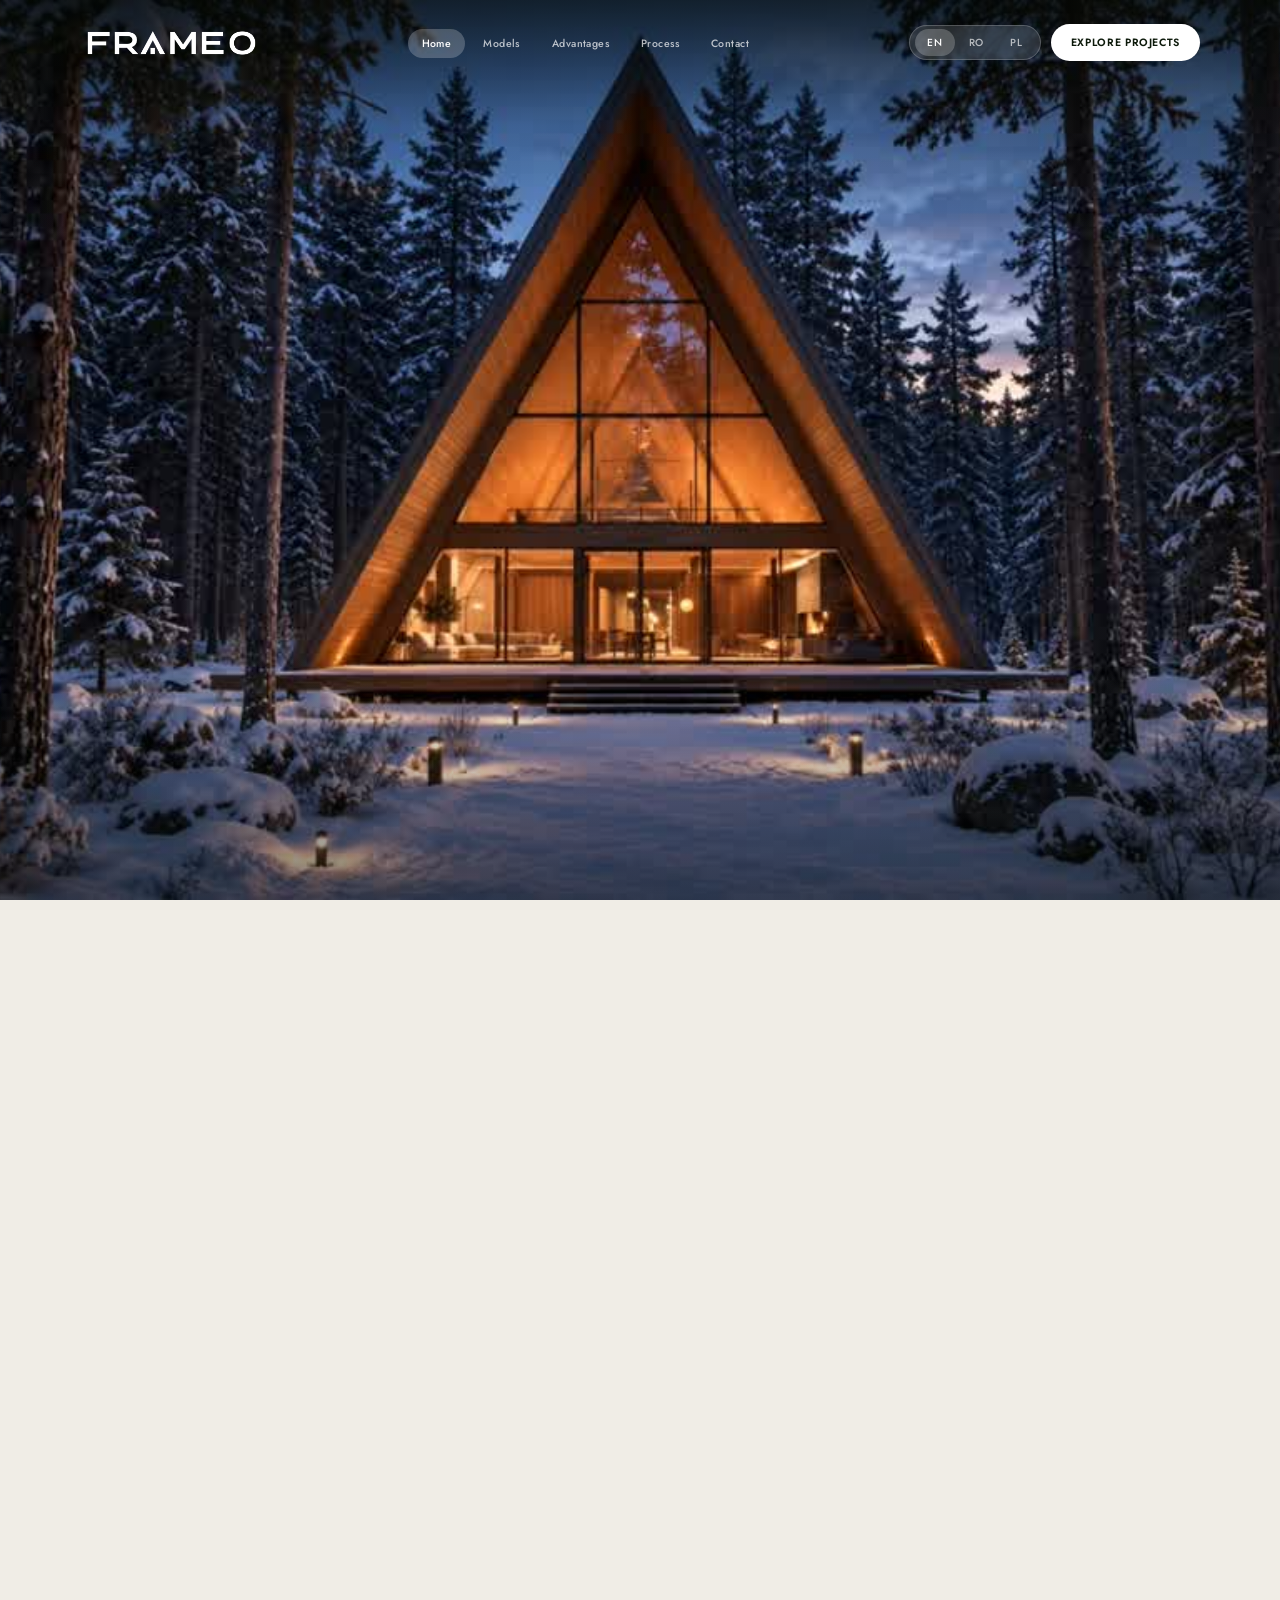
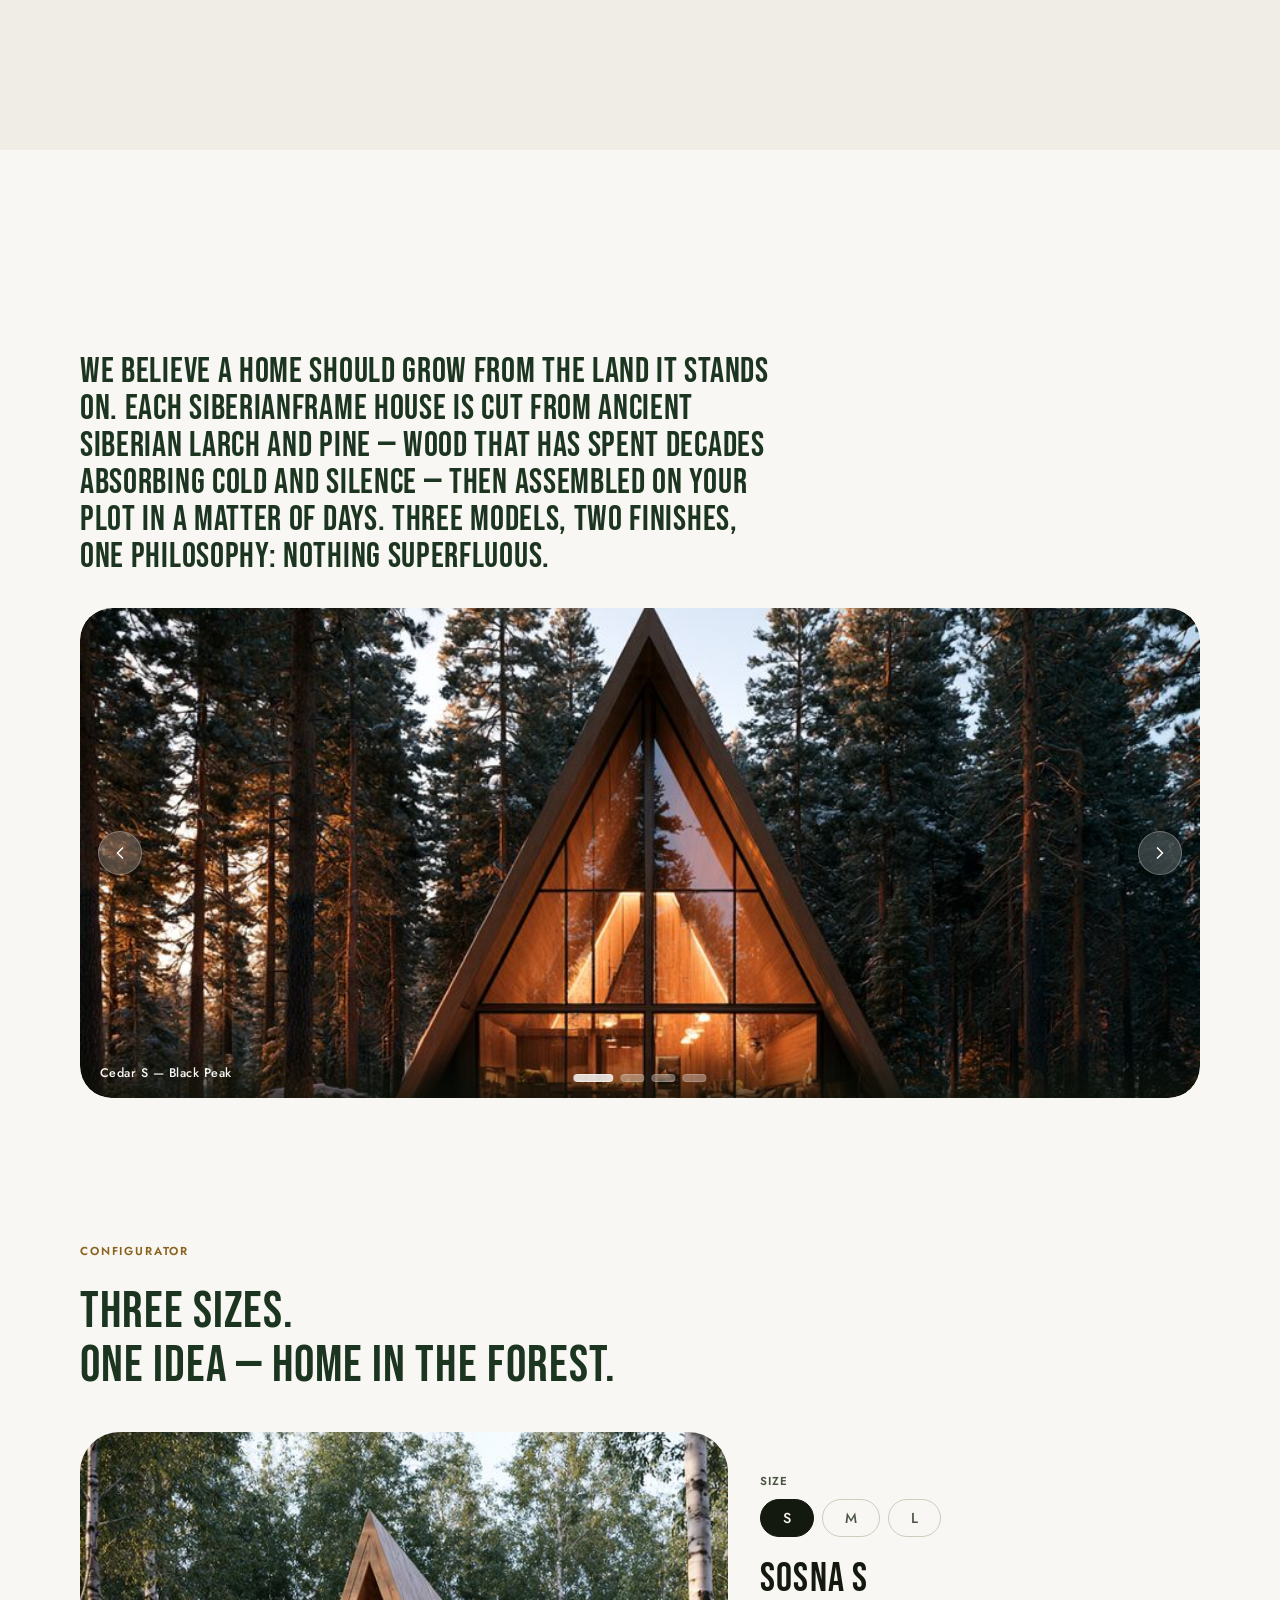
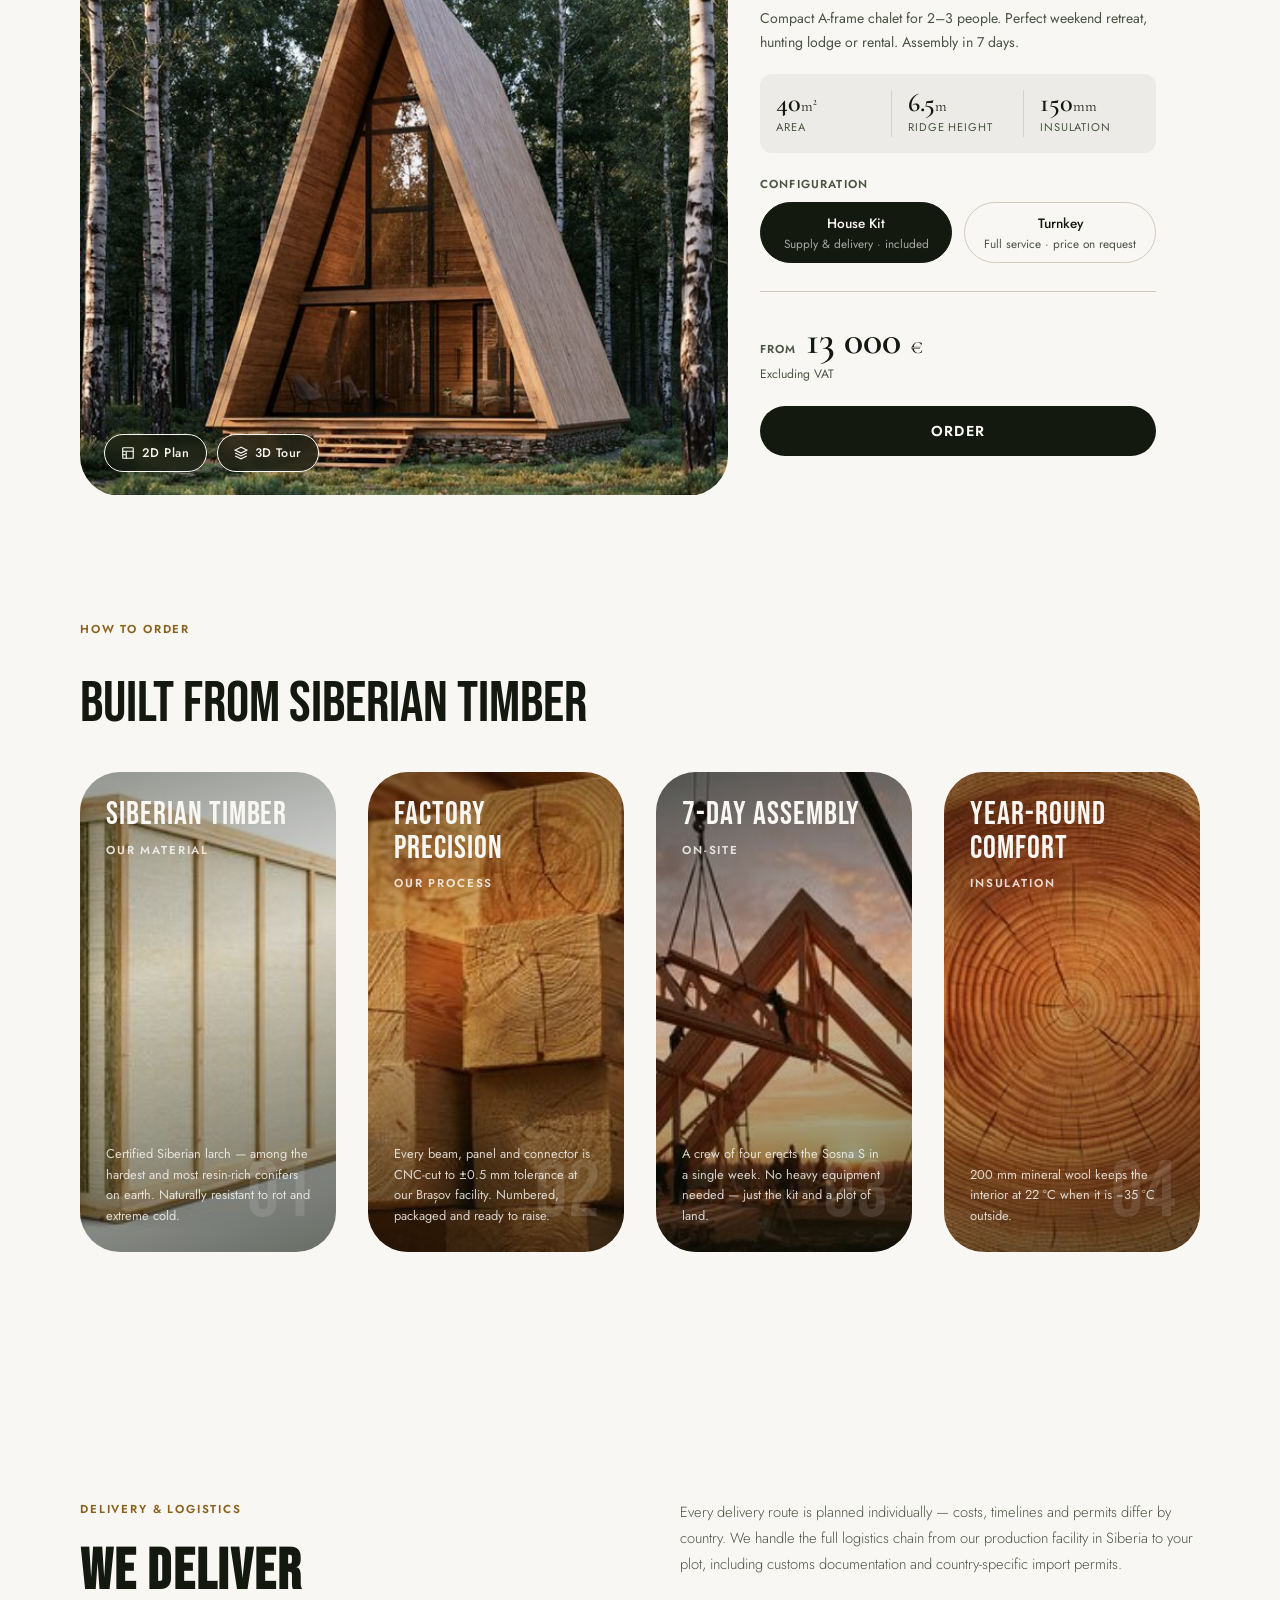
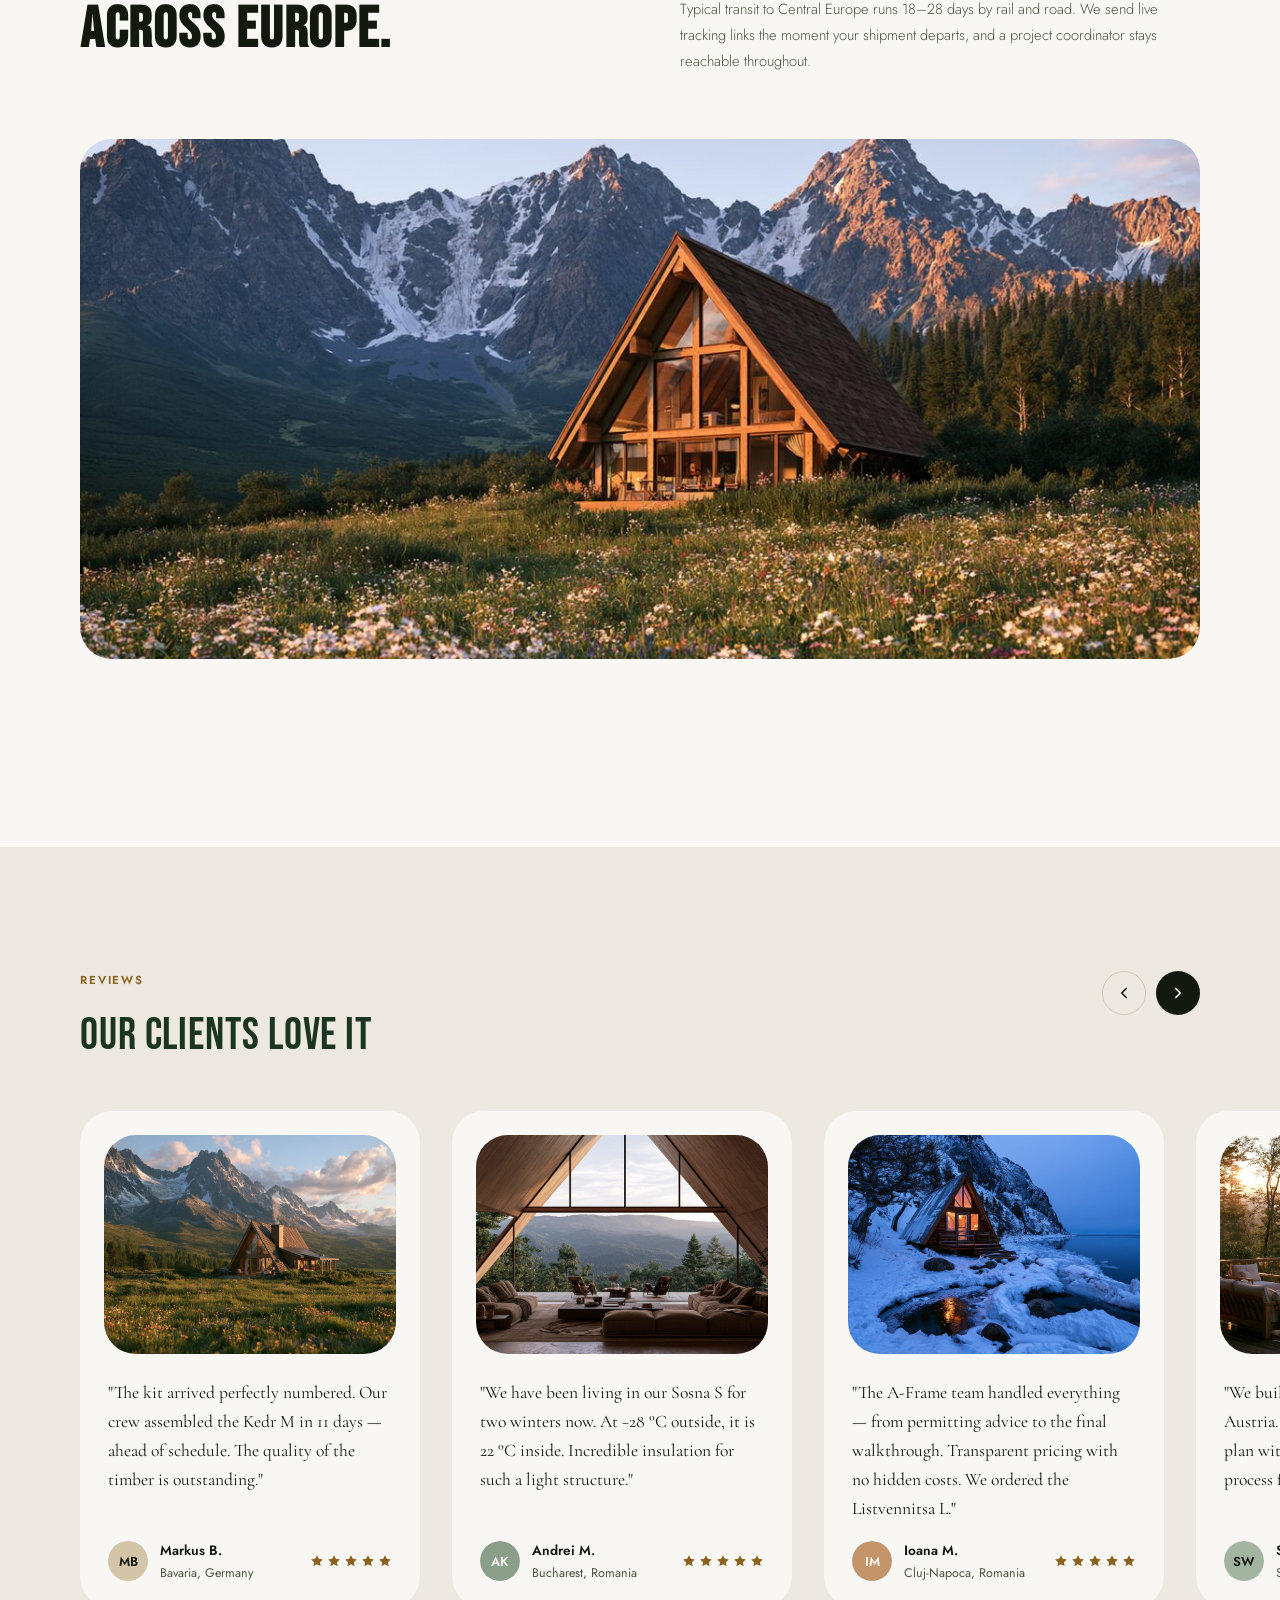
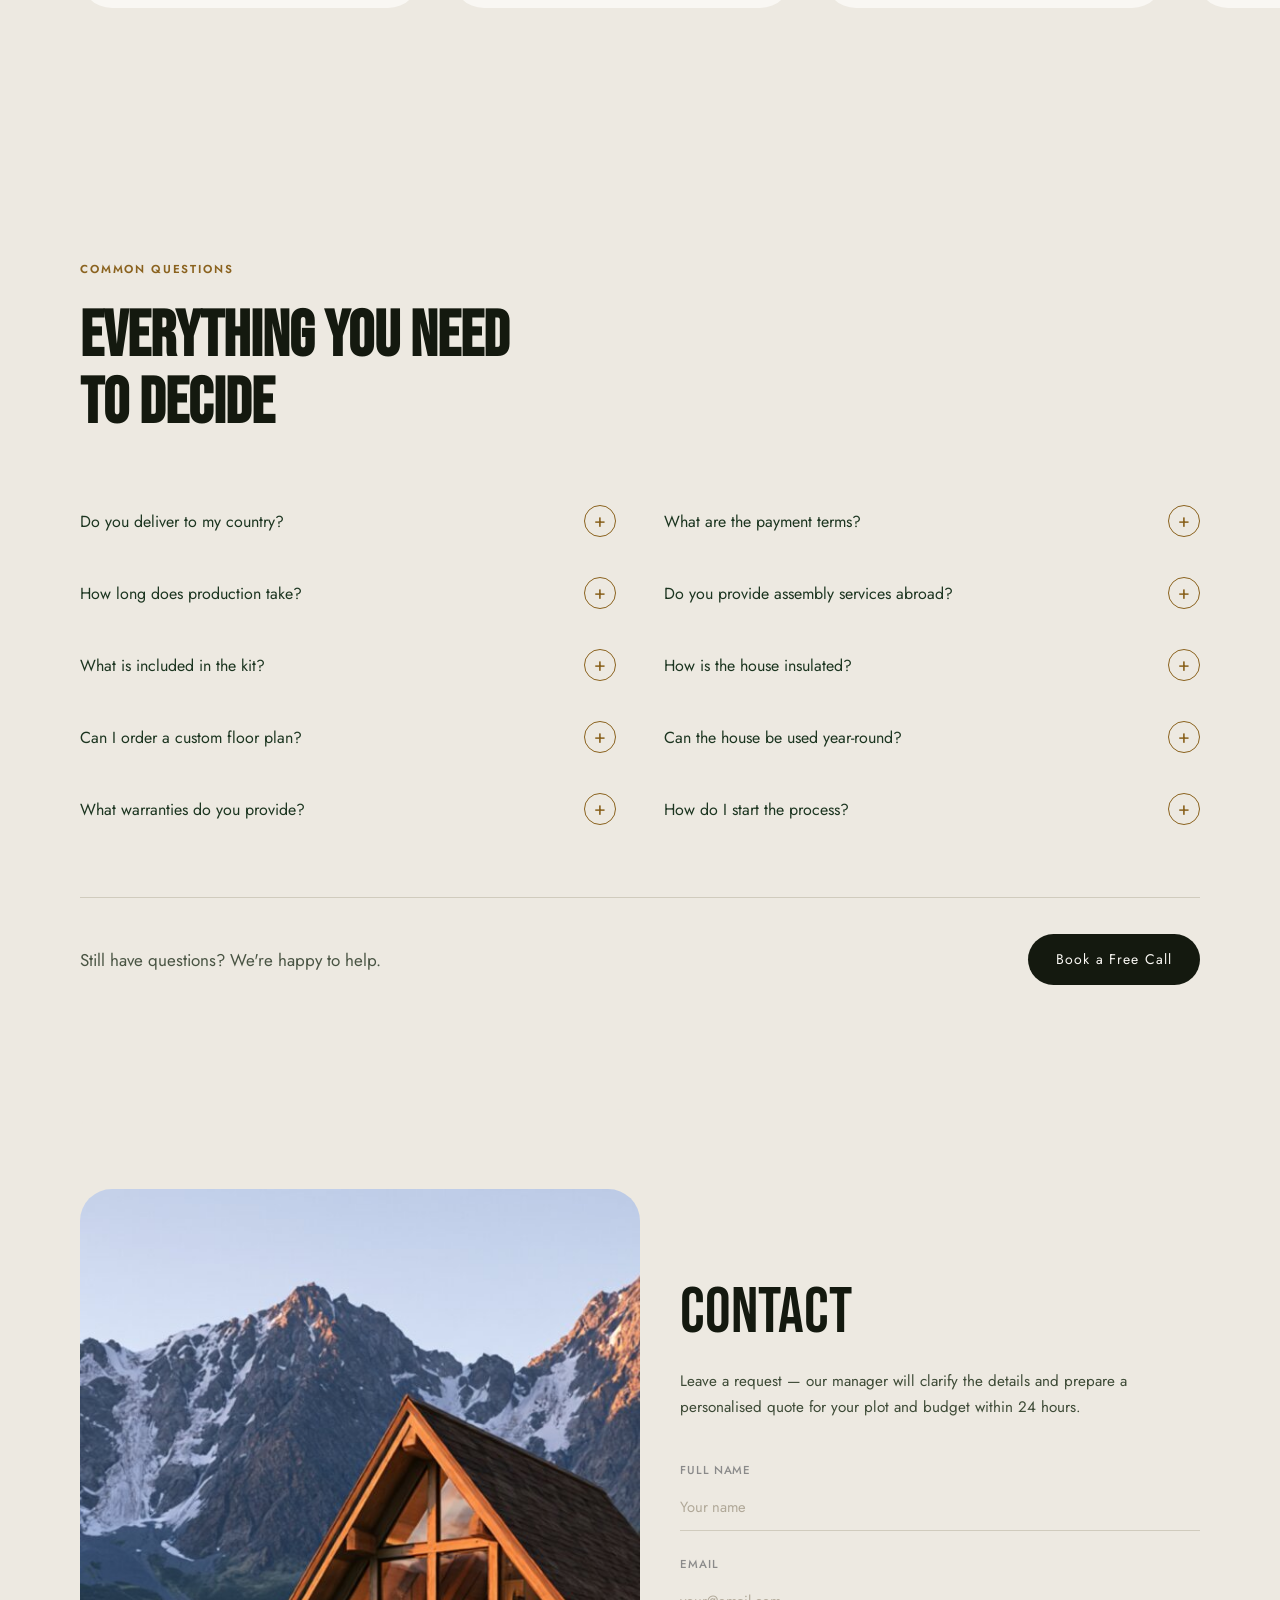
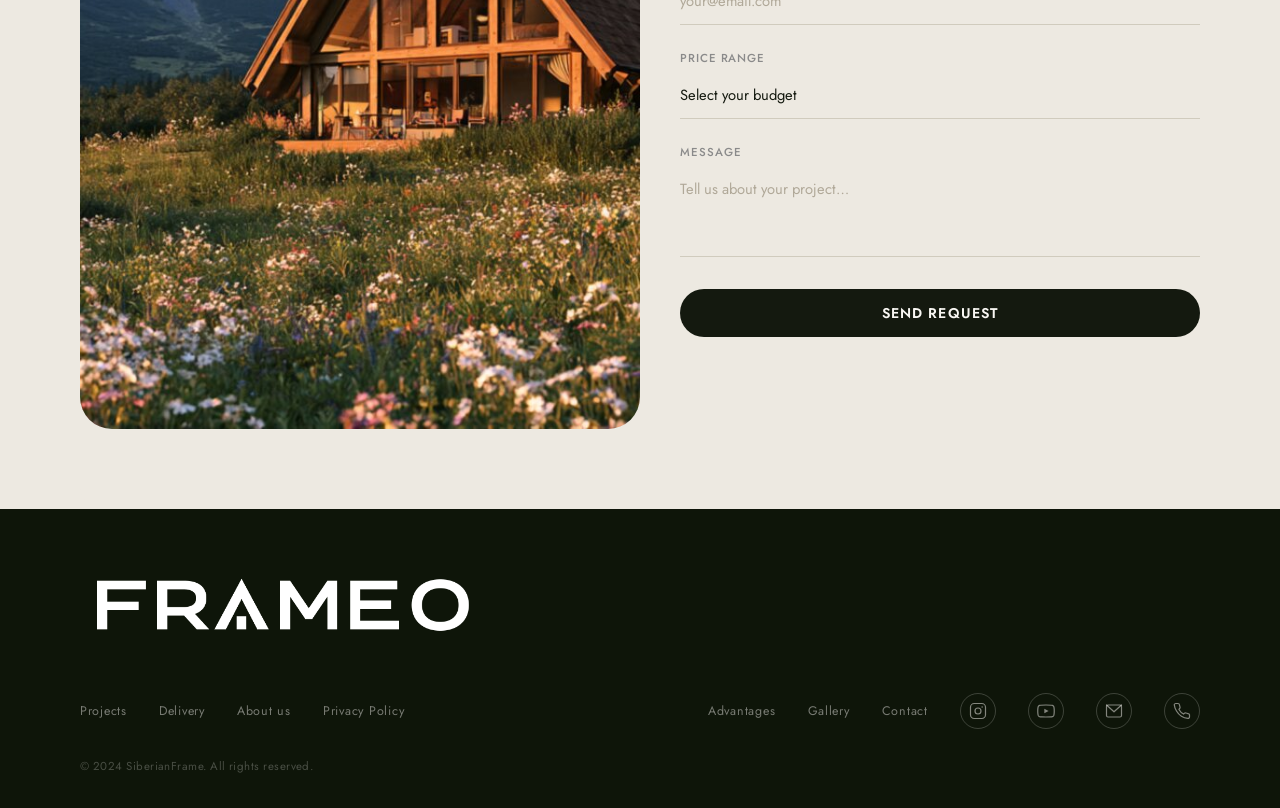
==== index_2.html @ c89c7fab "Add files via upload" ====
<!doctype html><html><head><meta charset=utf8><meta name=viewport content="width=device-width,initial-scale=1"><style>

/* ── HERO SCROLL ANIMATION ── */
#hero-scroll-wrapper {
  height: 550vh;
  position: relative;
}
#hero-scroll-wrapper .hero {
  position: sticky !important;
  top: 0;
  height: 100svh !important;
  min-height: 620px;
}
#hero-canvas {
  position: absolute;
  inset: 0;
  width: 100%;
  height: 100%;
  z-index: 0;
  display: block;
}
/* Hide static bg photo since canvas replaces it */
.hero-bg-photo { display: none !important; }

/* Show brand center (overrides display:none from base CSS) */
.hero-brand-center { display: flex !important; }

/* Elements default to opacity 0 — JS reveals them */
.hero-brand-center,
.hero-col-left,
.hero-col-right,
.hero-bottom-bar,
.hero-stats-right,
#hero-feat-bar {
  transition: opacity 0.5s ease;
  opacity: 0;
}

/* ── FEATURES BAR ── */
#hero-feat-bar {
  position: absolute;
  bottom: 0;
  left: 0; right: 0;
  z-index: 5;
  display: flex;
  align-items: center;
  justify-content: center;
  gap: 0;
  padding: 22px 40px;
  background: rgba(4,8,4,0.55);
  backdrop-filter: blur(12px);
  -webkit-backdrop-filter: blur(12px);
  border-top: 1px solid rgba(255,255,255,0.08);
}
.hfb-item {
  display: flex;
  align-items: center;
  gap: 12px;
  padding: 0 32px;
}
.hfb-icon {
  width: 36px; height: 36px;
  border: 1px solid rgba(255,255,255,0.3);
  border-radius: 50%;
  display: flex; align-items: center; justify-content: center;
  flex-shrink: 0;
}
.hfb-icon svg {
  width: 18px; height: 18px;
  stroke: rgba(255,255,255,0.85);
}
.hfb-label {
  font-family: 'Jost', sans-serif;
  font-size: 0.7rem;
  font-weight: 400;
  letter-spacing: 0.12em;
  text-transform: uppercase;
  color: rgba(255,255,255,0.78);
  white-space: nowrap;
}
.hfb-sep {
  width: 1px;
  height: 32px;
  background: rgba(255,255,255,0.15);
  flex-shrink: 0;
}
@media (max-width: 600px) {
  #hero-feat-bar { gap: 0; padding: 16px 12px; flex-wrap: wrap; }
  .hfb-item { padding: 6px 12px; }
  .hfb-sep { display: none; }
}
:root{color-scheme:light}body{margin:0;padding:0;font:14px -apple-system,BlinkMacSystemFont,sans-serif;background:#faf9f5;color:#141413}img{max-width:100%}[hidden]:not([hidden=until-found i]){display:none!important}</style></head><body>
<title>A·Frame — Timber A-frame Homes</title>
<link rel="preconnect" href="https://fonts.googleapis.com">
<link rel="preconnect" href="https://fonts.gstatic.com" crossorigin>
<link href="https://fonts.googleapis.com/css2?family=Bebas+Neue&family=Cormorant+Garamond:ital,wght@0,300;0,400;0,600;1,300;1,400;1,600&family=Jost:wght@300;400;500;600&display=swap" rel="stylesheet">
<style>
*,*::before,*::after{box-sizing:border-box;margin:0;padding:0}
img,svg,canvas{display:block;max-width:100%}
ul{list-style:none}
a{text-decoration:none;color:inherit}
button{cursor:pointer;font-family:inherit;border:none;background:none}

/* ─── TOKENS ─── */
:root{
  --bg:#F0EDE6;--bg-alt:#E8E4DC;--surface:#F9F7F3;--surface-2:#EDE9E1;
  --border:#D0CBBD;--text-1:#14190F;--text-2:#495443;--text-3:#495443;
  --accent:#8A621E;--accent-h:#A07828;--accent-fg:#F9F7F3;
  --gold:#B88A2E;--shadow:rgba(20,25,15,.07);
}



html{scroll-behavior:smooth}
body{font-family:'Jost',system-ui,sans-serif;background:var(--bg);color:var(--text-1);line-height:1.65;overflow-x:hidden}

/* ─── TYPE ─── */
.display{font-family:'Cormorant Garamond',Georgia,serif;font-size:clamp(3.2rem,8vw,7.2rem);font-weight:300;font-style:italic;line-height:1.0;letter-spacing:-.02em}
.h2{font-family:'Cormorant Garamond',Georgia,serif;font-size:clamp(1.9rem,3.8vw,3.2rem);font-weight:300;font-style:italic;line-height:1.15;text-wrap:balance}
.h3{font-family:'Cormorant Garamond',Georgia,serif;font-size:clamp(1.25rem,2vw,1.75rem);font-weight:400;line-height:1.25}
.eyebrow{font-size:.68rem;font-weight:500;letter-spacing:.2em;text-transform:uppercase;color:var(--accent)}
.label{font-size:.7rem;font-weight:500;letter-spacing:.12em;text-transform:uppercase;color:var(--text-3)}
.body{font-size:.95rem;color:var(--text-2);font-weight:300;line-height:1.75}

/* ─── LAYOUT ─── */
.wrap{max-width:1920px;margin:0 auto;padding-inline:80px}
.sec{padding-block:clamp(64px,9vw,128px)}
.sec+.sec{border-top:1px solid var(--border)}

/* ─── HEADER ─── */
header{position:fixed;inset-block-start:0;inset-inline:0;z-index:100;transition:background .4s,border-color .4s;border-bottom:1px solid transparent}
header.scrolled{background:rgba(12,20,8,0.88);backdrop-filter:blur(18px);-webkit-backdrop-filter:blur(18px);border-color:rgba(255,255,255,.12)}
.nav-inner{display:flex;align-items:center;justify-content:space-between;padding-block:24px;gap:20px}
.logo{font-family:'Cormorant Garamond',serif;font-size:1.35rem;font-weight:600;letter-spacing:.08em;display:flex;align-items:center}
.logo-dot{color:var(--accent)}
.nav-links{display:flex;align-items:center;gap:28px}
.nav-links a{font-size:.82rem;font-weight:400;letter-spacing:.04em;color:var(--text-2);transition:color .2s}
.nav-links a:hover{color:var(--text-1)}
.nav-right{display:flex;align-items:center;gap:10px}

/* ─── LANGUAGE SWITCHER ─── */
.lang-switch{display:flex;align-items:center;gap:2px;background:rgba(255,255,255,.12);backdrop-filter:blur(12px);border:1px solid rgba(255,255,255,.2);border-radius:50px;padding:3px 5px}
.lang-btn{padding:6px 12px;border-radius:50px;font-family:'Jost',sans-serif;font-size:.64rem;font-weight:500;letter-spacing:.08em;color:rgba(255,255,255,.65);background:transparent;transition:all .2s;border:none;cursor:pointer}
.lang-btn.active{background:rgba(255,255,255,.22);color:#fff}
.lang-btn:not(.active):hover{color:#fff;background:rgba(255,255,255,.12)}

/* buttons */
.btn{display:inline-flex;align-items:center;justify-content:center;gap:8px;
  padding:14px 28px;
  font-family:'Jost',sans-serif;font-size:.72rem;font-weight:600;
  letter-spacing:.12em;text-transform:uppercase;
  transition:all .2s;
  border:1px solid transparent;
  border-radius:50px;
  white-space:nowrap;
  cursor:pointer;
  text-decoration:none;
}
.btn-primary{background:var(--accent);color:var(--accent-fg);border-color:var(--accent)}
.btn-primary:hover{background:var(--accent-h);border-color:var(--accent-h);transform:translateY(-1px)}
.btn-ghost{background:transparent;color:var(--text-1);border-color:var(--border)}
.btn-ghost:hover{border-color:var(--accent);color:var(--accent)}
.icon-btn{width:40px;height:40px;display:flex;align-items:center;justify-content:center;border:1px solid var(--border);color:var(--text-2);transition:all .2s;border-radius:50px}
.icon-btn:hover{border-color:var(--accent);color:var(--accent)}
.hamburger{display:none;width:40px;height:40px;flex-direction:column;align-items:center;justify-content:center;gap:6px;border:1px solid var(--border)}
.hamburger span{display:block;width:20px;height:1.5px;background:var(--text-1);transition:all .3s}

/* ─── MOBILE MENU ─── */
.mob-menu{display:none;position:fixed;inset:0;z-index:99;background:var(--bg);padding:100px clamp(20px,5vw,64px) 40px;flex-direction:column;gap:0}
.mob-menu.open{display:flex}
.mob-menu a{font-family:'Cormorant Garamond',serif;font-size:2.2rem;font-style:italic;font-weight:300;color:var(--text-1);border-bottom:1px solid var(--border);padding-block:20px;transition:color .2s}
.mob-menu a:hover{color:var(--accent)}




/* ─── HERO (Axioma minimal) ─── */
.hero{
  position:relative;height:100svh;min-height:620px;
  overflow:hidden;display:flex;align-items:stretch;
}
.hero-bg-photo{
  position:absolute;inset:0;width:100%;height:100%;
  object-fit:cover;object-position:center 35%;z-index:0;
}
/* subtle vignette only — let the photo breathe */
.hero-overlay{
  position:absolute;inset:0;z-index:1;
  background:
    radial-gradient(ellipse 120% 100% at 50% 50%, transparent 30%, rgba(4,8,4,.50) 100%),
    linear-gradient(to bottom, rgba(4,8,4,.28) 0%, transparent 25%, transparent 75%, rgba(4,8,4,.38) 100%);
}

/* ── hero bottom bar: title left + cards right, tops aligned ── */
.hero-bottom-bar{
  position:absolute;
  left:80px;right:4.5vw;
  bottom:5svh;
  z-index:4;
  display:flex;
  justify-content:space-between;
  align-items:flex-start;
  gap:40px;
  pointer-events:none;
}
.hero-title-block{
  flex:1;min-width:0;
  text-align:left;
  pointer-events:none;
}
.hero-title-line1,
.hero-title-line2{
  display:block;
  font-family:'Bebas Neue','Jost',sans-serif;font-weight:400;
  font-size:clamp(56px,7.5vw,120px);
  letter-spacing:.04em;line-height:1.0;
  color:#fff;text-transform:uppercase;
  text-shadow:0 2px 24px rgba(0,0,0,.35);
}
.hero-title-line1{
  margin-bottom:0;
}
/* ── row-2: "THE FOREST" + body + CTA in one horizontal line ── */
.hero-title-row2{
  display:flex;
  align-items:center;
  gap:clamp(18px,2.2vw,36px);
  flex-wrap:nowrap;
  pointer-events:auto;
  margin-top:0;
}
.hero-title-sub{
  font-family:'Jost',sans-serif;font-size:clamp(.75rem,.95vw,.95rem);
  font-weight:300;letter-spacing:.04em;line-height:1.6;
  color:rgba(255,255,255,.72);
  max-width:190px;
  flex-shrink:0;
}

/* ── eyebrow above hero headline ── */
.hero-title-eyebrow{
  font-family:'Jost',sans-serif;
  font-size:.6rem;font-weight:500;
  letter-spacing:.14em;line-height:1;
  color:rgba(255,255,255,.55);
  text-transform:uppercase;
  margin-bottom:clamp(10px,1.2vw,18px);
  display:block;
}

/* ── ghost brand centered — hidden ── */
.hero-brand-center{
  display:none;
}
.hbc-main{
  font-family:'Bebas Neue','Jost',sans-serif;font-weight:400;
  font-size:clamp(62px,11.2vw,168px);
  letter-spacing:.055em;line-height:1;
  color:rgba(255,255,255,.24);
  user-select:none;white-space:nowrap;
}
.hbc-sub{
  font-family:'Bebas Neue','Jost',sans-serif;font-weight:400;
  font-size:clamp(22px,3.8vw,56px);
  letter-spacing:.35em;line-height:1;
  color:rgba(255,255,255,.14);
  user-select:none;white-space:nowrap;
  text-transform:uppercase;
}

/* ── left column — hidden (eyebrow moved into title block) ── */
.hero-col-left{
  display:none;
  position:absolute;left:4vw;top:50%;
  transform:translateY(-50%);
  z-index:3;
  max-width:160px;
}
.hero-col-left p{
  font-family:'Jost',sans-serif;
  font-size:.6rem;font-weight:400;
  letter-spacing:.06em;line-height:1.7;
  color:rgba(255,255,255,.52);
  text-transform:uppercase;
}

/* ── right column tagline ── */
.hero-col-right{
  position:absolute;right:4.5vw;top:50%;
  transform:translateY(-50%);
  z-index:3;
  font-family:'Jost',sans-serif;
  font-size:.6rem;font-weight:400;
  letter-spacing:.08em;line-height:1.75;
  color:rgba(255,255,255,.48);
  text-align:right;text-transform:uppercase;
}

/* ── bottom center CTA ── */
.hero-bottom-center{
  display:none;
}
.hero-cta-pill{
  display:inline-flex;align-items:center;gap:12px;
  background:#fff;
  border:none;
  color:#0D1A0B;
  padding:18px 28px 18px 32px;
  border-radius:50px;
  font-family:'Jost',sans-serif;
  font-size:.7rem;font-weight:600;
  letter-spacing:.14em;text-transform:uppercase;
  text-decoration:none;
  transition:background .2s,transform .15s;
  white-space:nowrap;
  box-shadow:0 4px 24px rgba(0,0,0,.18);
}
.hero-cta-pill:hover{background:#f0ede8;transform:translateY(-1px)}
.hero-cta-arrow{
  width:26px;height:26px;border-radius:50%;
  background:#0D1A0B;color:#fff;
  display:flex;align-items:center;justify-content:center;
  font-size:.75rem;font-weight:700;flex-shrink:0;
}

/* ── bottom left fine text ── */
.hero-bottom-left{
  position:absolute;left:4vw;bottom:5svh;
  z-index:3;
  font-family:'Jost',sans-serif;
  font-size:.58rem;font-weight:400;
  letter-spacing:.08em;line-height:1.75;
  color:rgba(255,255,255,.42);
  text-transform:uppercase;
}

/* ── right stats (now inside hero-bottom-bar, no absolute positioning) ── */
.hero-stats-right{
  display:flex;flex-direction:column;gap:10px;
  flex-shrink:0;
  pointer-events:auto;
  align-self:flex-end;
}
.hsr-card{
  background:rgba(255,255,255,.92);
  backdrop-filter:blur(20px);
  border:1px solid rgba(255,255,255,.6);
  border-radius:20px;
  padding:20px 22px;
  min-width:200px;
  display:flex;flex-direction:column;gap:8px;
  box-shadow:0 8px 32px rgba(0,0,0,.18);
}
.hsr-num{
  font-family:'Cormorant Garamond',serif;
  font-size:2.8rem;font-weight:600;line-height:1;
  color:#0D1A0B;
}
.hsr-num sup{font-size:.5em;vertical-align:super}
.hsr-desc{
  font-family:'Jost',sans-serif;
  font-size:.72rem;font-weight:400;
  letter-spacing:.01em;line-height:1.5;
  color:#2a3a28;
}
/* ── social proof avatars ── */
.hsr-avatars{
  display:flex;align-items:center;gap:0;
  margin-top:4px;
}
.hsr-avatar{
  width:28px;height:28px;border-radius:50%;
  border:2px solid #fff;
  margin-left:-8px;
  background:#c5b89a;
  overflow:hidden;
  flex-shrink:0;
  display:flex;align-items:center;justify-content:center;
  font-family:'Jost',sans-serif;font-size:.55rem;font-weight:600;
  color:#fff;
}
.hsr-avatars .hsr-avatar:first-child{margin-left:0}

/* ── logo in header (always white on dark hero) ── */
.nav-pill a{
  font-family:'Jost',sans-serif;
  font-size:.66rem;font-weight:500;
  letter-spacing:.04em;
  padding:7px 14px;
  border-radius:50px;
  color:rgba(255,255,255,.7);
  transition:background .2s,color .2s;
  white-space:nowrap;
}
.nav-pill a:hover,.nav-pill a.active{
  background:rgba(255,255,255,.2);
  color:#fff;
}
.hdr-cta{
  display:inline-flex;align-items:center;gap:8px;
  background:#fff;
  border:none;
  color:#0D1A0B;padding:10px 20px;border-radius:50px;
  font-family:'Jost',sans-serif;font-size:.66rem;font-weight:600;
  letter-spacing:.06em;text-transform:uppercase;
  transition:background .2s,transform .15s;
  box-shadow:0 2px 12px rgba(0,0,0,.15);
  white-space:nowrap;
}
.hdr-cta:hover{background:#f0ede8;transform:translateY(-1px)}
.hdr-cta-dot{width:18px;height:18px;border-radius:50%;background:#0D1A0B;color:#fff;display:flex;align-items:center;justify-content:center;font-size:.6rem;font-weight:700}

@media(max-width:768px){
  .hbc-main{font-size:clamp(48px,14vw,100px)}
  .hbc-sub{font-size:clamp(16px,5vw,34px)}
  .hero-col-left,.hero-col-right{display:none}
  .hero-stats-right{gap:8px}
  .hsr-card{min-width:160px;padding:14px 16px}
  .hsr-num{font-size:2.2rem}
  .nav-pill{display:none}
}

/* ─── ABOUT STRIP ─── */
.about-strip{background:var(--bg-alt)}
.about-grid{display:grid;grid-template-columns:repeat(3,1fr)}
.about-item{padding:52px 40px;border-right:1px solid var(--border)}
.about-item:last-child{border-right:none}
.about-ico{width:40px;height:40px;margin-bottom:20px;color:var(--accent)}
.about-item .h3{margin-bottom:12px}

/* ─── MODELS ─── */
.models-hdr{display:flex;align-items:flex-end;justify-content:space-between;gap:32px;margin-bottom:64px;flex-wrap:wrap}
.models-grid{display:grid;grid-template-columns:repeat(3,1fr);gap:2px}
.model-card{background:var(--surface);border:1px solid var(--border);overflow:hidden;transition:box-shadow .3s}
.model-card:hover{box-shadow:0 12px 40px var(--shadow)}
.model-vis{height:268px;background:var(--surface-2);position:relative;overflow:hidden}
.model-vis img{width:100%;height:100%;object-fit:cover;object-position:center;transition:transform .5s ease}
.model-card:hover .model-vis img{transform:scale(1.04)}
.model-badge{position:absolute;top:16px;right:16px;background:var(--text-1);color:var(--bg);padding:4px 12px;font-size:.64rem;font-weight:500;letter-spacing:.14em;text-transform:uppercase;z-index:2}
.model-info{padding:28px 32px 32px}
.model-name{font-family:'Cormorant Garamond',serif;font-size:1.55rem;font-weight:400;margin-bottom:4px}
.model-tag{color:var(--accent);font-size:.82rem;font-weight:500;margin-bottom:14px}
.model-desc{font-size:.87rem;color:var(--text-2);font-weight:300;line-height:1.65;margin-bottom:22px}
.specs{display:grid;grid-template-columns:1fr 1fr;gap:10px 16px;border-top:1px solid var(--border);padding-top:20px;margin-bottom:24px}
.spec-k{font-size:.62rem;letter-spacing:.12em;text-transform:uppercase;color:var(--text-3);margin-bottom:2px}
.spec-v{font-size:.88rem;font-weight:500;color:var(--text-1)}
.price-row{display:flex;align-items:baseline;gap:6px;margin-bottom:18px}
.price-from{font-size:.68rem;color:var(--text-3);letter-spacing:.06em}
.price-num{font-family:'Cormorant Garamond',serif;font-size:1.7rem;font-weight:300;color:var(--text-1)}
.price-cur{font-size:.78rem;color:var(--text-3)}

/* ─── PHOTO STRIP ─── */
.photo-strip{background:#0a0e08;overflow:hidden}
.photo-strip-inner{display:grid;grid-template-columns:3fr 2fr;gap:2px;max-height:600px}
.ps-main{position:relative;overflow:hidden}
.ps-main img{width:100%;height:100%;object-fit:cover;object-position:center 20%;display:block;transition:transform .6s ease}
.ps-main:hover img{transform:scale(1.03)}
.ps-caption{position:absolute;bottom:0;left:0;right:0;padding:28px 36px;background:linear-gradient(to top,rgba(10,14,8,0.88) 0%,transparent 100%)}
.ps-side{display:flex;flex-direction:column;gap:2px}
.ps-item{position:relative;flex:1;overflow:hidden}
.ps-item img{width:100%;height:100%;object-fit:cover;display:block;transition:transform .6s ease}
.ps-item:hover img{transform:scale(1.04)}
.ps-item-cap{position:absolute;bottom:0;left:0;right:0;padding:16px 20px;background:linear-gradient(to top,rgba(10,14,8,0.82) 0%,transparent 100%)}

/* ─── SERVICES ─── */
.srv-sec{background:var(--bg-alt)}
.srv-grid{display:grid;grid-template-columns:repeat(3,1fr);gap:20px;margin-top:64px}
.srv-card{padding:40px 36px 36px;border:1px solid var(--border);background:var(--surface);position:relative}
.srv-card.hot{background:var(--accent);border-color:var(--accent)}
.srv-num{font-family:'Cormorant Garamond',serif;font-size:3.5rem;font-weight:300;font-style:italic;color:var(--border);line-height:1;margin-bottom:28px}
.srv-card.hot .srv-num{color:color-mix(in srgb,var(--accent-fg) 22%,transparent)}
.srv-card.hot .eyebrow{color:color-mix(in srgb,var(--accent-fg) 65%,transparent)}
.srv-title{font-family:'Cormorant Garamond',serif;font-size:1.45rem;font-weight:400;margin-bottom:10px;color:var(--text-1)}
.srv-card.hot .srv-title{color:var(--accent-fg)}
.srv-desc{font-size:.86rem;color:var(--text-2);font-weight:300;line-height:1.7;margin-bottom:24px}
.srv-card.hot .srv-desc{color:color-mix(in srgb,var(--accent-fg) 70%,transparent)}
.srv-features{display:flex;flex-direction:column;gap:9px;margin-bottom:28px}
.srv-feature{font-size:.81rem;color:var(--text-2);display:flex;align-items:flex-start;gap:10px}
.srv-feature::before{content:'—';color:var(--accent);flex-shrink:0}
.srv-card.hot .srv-feature{color:color-mix(in srgb,var(--accent-fg) 70%,transparent)}
.srv-card.hot .srv-feature::before{color:var(--accent-fg)}
.srv-price{border-top:1px solid var(--border);padding-top:22px;display:flex;align-items:baseline;gap:6px}
.srv-card.hot .srv-price{border-color:color-mix(in srgb,var(--accent-fg) 25%,transparent)}

/* ─── TRUST STRIP ─── */
.trust-sec{background:var(--bg)}
.trust-grid{display:grid;grid-template-columns:repeat(4,1fr);gap:1px;background:var(--border);margin-top:48px}
.trust-item{background:var(--surface);padding:36px 32px;text-align:center}
.trust-ico{width:44px;height:44px;margin:0 auto 18px;color:var(--accent)}
.trust-h{font-family:'Cormorant Garamond',serif;font-size:1.2rem;font-weight:400;margin-bottom:8px;color:var(--text-1)}
.trust-p{font-size:.8rem;color:var(--text-2);font-weight:300;line-height:1.6}

/* ─── PROCESS ─── */
.proc-grid{display:grid;grid-template-columns:repeat(5,1fr);gap:0;margin-top:60px;position:relative}
.proc-grid::before{content:'';position:absolute;top:27px;left:calc(10% + 2px);right:calc(10% + 2px);height:1px;background:var(--border);z-index:0}
.proc-step{position:relative;z-index:1;display:flex;flex-direction:column;align-items:center;text-align:center;padding-inline:12px}
.proc-dot{width:56px;height:56px;border:1px solid var(--border);background:var(--bg);display:flex;align-items:center;justify-content:center;margin-bottom:20px;font-family:'Cormorant Garamond',serif;font-size:1.05rem;font-weight:300;font-style:italic;color:var(--text-3)}
.proc-step.active .proc-dot{border-color:var(--accent);color:var(--accent)}
.proc-title{font-size:.85rem;font-weight:500;margin-bottom:7px}
.proc-desc{font-size:.75rem;color:var(--text-2);font-weight:300;line-height:1.55}

/* ─── STATS ─── */
.stats-sec{background:var(--bg-alt)}
.stats-inner{display:flex;align-items:center;gap:64px;flex-wrap:wrap}
.stats-l{max-width:380px;flex-shrink:0}
.stats-r{display:grid;grid-template-columns:repeat(2,1fr);gap:1px;background:var(--border);flex:1;min-width:280px}
.stat-tile{padding:44px 40px;background:var(--surface)}
.stat-n{font-family:'Cormorant Garamond',serif;font-size:3.5rem;font-weight:300;font-style:italic;color:var(--text-1);line-height:1;margin-bottom:8px}
.stat-n span{color:var(--accent);font-size:.58em;font-style:normal}
.stat-l{font-size:.78rem;color:var(--text-2);font-weight:300}

/* ─── TESTIMONIALS ─── */
.testi-sec{background:var(--bg)}
.testi-grid{display:grid;grid-template-columns:repeat(3,1fr);gap:20px;margin-top:56px}
.testi-card{background:var(--surface);border:1px solid var(--border);padding:36px 32px}
.testi-stars{display:flex;gap:3px;margin-bottom:20px}
.testi-star{color:var(--gold);font-size:.9rem}
.testi-q{font-family:'Cormorant Garamond',serif;font-size:1.1rem;font-style:italic;font-weight:300;color:var(--text-1);line-height:1.65;margin-bottom:24px}
.testi-q::before{content:'"';color:var(--accent);font-size:1.6rem;line-height:0;vertical-align:-.4em;margin-right:4px}
.testi-sep{width:32px;height:1px;background:var(--border);margin-bottom:16px}
.testi-name{font-size:.84rem;font-weight:500;color:var(--text-1)}
.testi-loc{font-size:.76rem;color:var(--text-3);margin-top:2px}

/* ─── GALLERY ─── */
.gallery-sec{background:var(--bg-alt)}
.gallery-grid{display:grid;grid-template-columns:repeat(2,1fr);gap:3px;margin-top:52px}
.gal-item{position:relative;overflow:hidden;aspect-ratio:4/3}
.gal-item img{width:100%;height:100%;object-fit:cover;transition:transform .5s ease}
.gal-item:hover img{transform:scale(1.04)}
.gal-cap{position:absolute;bottom:0;left:0;right:0;padding:16px 20px;background:linear-gradient(to top,rgba(10,14,8,0.8),transparent);font-size:.75rem;color:rgba(232,227,216,.82);letter-spacing:.08em;text-transform:uppercase}

/* ─── FAQ ─── */
.faq-sec{background:var(--bg)}
.faq-inner{display:grid;grid-template-columns:1fr 1fr;gap:0 80px;margin-top:56px}
.faq-col{display:flex;flex-direction:column;gap:0}
.faq-item{border-bottom:1px solid var(--border)}
.faq-q{
  display:flex;align-items:center;justify-content:space-between;gap:16px;
  padding:20px 0;cursor:pointer;
  font-size:.92rem;font-weight:500;color:var(--text-1);
  line-height:1.4;
}
.faq-q:hover{color:var(--accent)}
.faq-icon{flex-shrink:0;width:20px;height:20px;border:1px solid var(--border);display:flex;align-items:center;justify-content:center;color:var(--accent);transition:transform .25s}
.faq-item.open .faq-icon{transform:rotate(45deg)}
.faq-a{
  max-height:0;overflow:hidden;
  font-size:.86rem;color:var(--text-2);font-weight:300;line-height:1.75;
  transition:max-height .35s ease,padding .35s ease;
}
.faq-item.open .faq-a{max-height:300px;padding-bottom:20px}
.faq-cta-row{margin-top:56px;text-align:center;display:flex;flex-direction:column;align-items:center;gap:16px}
.faq-cta-txt{font-size:.9rem;color:var(--text-2)}

/* ─── CTA CONTACT ─── */
.cta-sec{position:relative;overflow:hidden;background:var(--text-1)}
.cta-tri{position:absolute;right:-8%;bottom:-15%;width:65%;opacity:.04;pointer-events:none}
.cta-inner{position:relative;z-index:1;display:grid;grid-template-columns:1fr 1fr;gap:80px;align-items:start}
.cta-left .h2{color:var(--bg);margin-bottom:20px}
.cta-left .body{color:color-mix(in srgb,var(--bg) 55%,transparent)}
.cta-phone{display:block;font-family:'Cormorant Garamond',serif;font-size:1.5rem;font-weight:300;color:var(--gold);margin-top:36px;margin-bottom:8px}
.cta-mail{font-size:.84rem;color:color-mix(in srgb,var(--bg) 45%,transparent)}

/* FORM */
.form{display:flex;flex-direction:column;gap:14px}
.form-row{display:grid;grid-template-columns:1fr 1fr;gap:14px}
.fg{display:flex;flex-direction:column;gap:5px}
.fg label{font-size:.67rem;letter-spacing:.1em;text-transform:uppercase;color:color-mix(in srgb,var(--bg) 50%,transparent)}
.fg input,.fg select,.fg textarea{background:color-mix(in srgb,var(--bg) 8%,transparent);border:1px solid color-mix(in srgb,var(--bg) 20%,transparent);color:var(--bg);padding:11px 14px;font-family:'Jost',sans-serif;font-size:.9rem;font-weight:300;outline:none;transition:border-color .2s;width:100%;appearance:none;-webkit-appearance:none}
.fg select option{background:#1A2418;color:#E8E3D8}
.fg input:focus,.fg select:focus,.fg textarea:focus{border-color:var(--gold)}
.fg input::placeholder,.fg textarea::placeholder{color:color-mix(in srgb,var(--bg) 32%,transparent)}
.fg textarea{resize:vertical;min-height:90px}
.form-note{font-size:.68rem;text-align:center;color:color-mix(in srgb,var(--bg) 35%,transparent)}

/* ─── FOOTER ─── */
footer{background:var(--bg-alt);border-top:1px solid var(--border)}
.footer-grid{display:grid;grid-template-columns:2fr 1fr 1fr 1fr;gap:48px;padding-block:64px}
.footer-desc{font-size:.82rem;color:var(--text-3);font-weight:300;max-width:250px;line-height:1.7;margin-bottom:20px}
.footer-contact-link{display:block;font-size:.82rem;color:var(--text-2);margin-bottom:6px;transition:color .2s}
.footer-contact-link:hover{color:var(--accent)}
.fcol-title{font-size:.66rem;font-weight:500;letter-spacing:.15em;text-transform:uppercase;color:var(--text-3);margin-bottom:18px}
.fcol-links{display:flex;flex-direction:column;gap:10px}
.fcol-links a{font-size:.84rem;color:var(--text-2);font-weight:300;transition:color .2s}
.fcol-links a:hover{color:var(--text-1)}
.footer-btm{border-top:1px solid var(--border);padding-block:18px;display:flex;justify-content:space-between;align-items:center;gap:16px;flex-wrap:wrap}
.footer-copy{font-size:.73rem;color:var(--text-3);font-weight:300}
.footer-legal{display:flex;gap:16px}
.footer-legal a{font-size:.73rem;color:var(--text-3);transition:color .2s}
.footer-legal a:hover{color:var(--text-2)}

/* ─── ANIMATION ─── */
@media(prefers-reduced-motion:no-preference){
  .fu{animation:fadeUp .75s ease both}
  .fu.vis{animation:none;opacity:1;transform:none}
  @keyframes fadeUp{from{opacity:0;transform:translateY(22px)}to{opacity:1;transform:none}}
  .fu.d1{transition-delay:.1s}.fu.d2{transition-delay:.2s}.fu.d3{transition-delay:.3s}
}

/* ─── RESPONSIVE ─── */
@media(max-width:960px){
  .nav-links{display:none}
  .hamburger{display:flex}
  .about-grid{grid-template-columns:1fr}
  .about-item{border-right:none;border-bottom:1px solid var(--border)}
  .about-item:last-child{border-bottom:none}
  .models-grid{grid-template-columns:1fr}
  .srv-grid{grid-template-columns:1fr}
  .trust-grid{grid-template-columns:repeat(2,1fr)}
  .proc-grid{grid-template-columns:1fr 1fr;gap:32px}
  .proc-grid::before{display:none}
  .stats-inner{flex-direction:column;align-items:stretch}
  .stats-l{max-width:100%}
  .stats-r{width:100%}
  .testi-grid{grid-template-columns:1fr}
  .gallery-grid{grid-template-columns:1fr}
  .faq-inner{grid-template-columns:1fr}
  .cta-inner{grid-template-columns:1fr}
  .footer-grid{grid-template-columns:1fr 1fr}
  .models-hdr{flex-direction:column;align-items:flex-start}
  .photo-strip-inner{grid-template-columns:1fr;max-height:none}
  .ps-main{height:320px}
  .ps-side{flex-direction:row}
  .ps-item{height:200px}
}
@media(max-width:600px){
  .lang-switch{display:none}
  .proc-grid{grid-template-columns:1fr}
  .stats-r{grid-template-columns:1fr}
  .trust-grid{grid-template-columns:1fr}
  .form-row{grid-template-columns:1fr}
  .footer-grid{grid-template-columns:1fr}
  .hero-metrics{gap:28px}
  .ps-side{flex-direction:column}
  .ps-item{height:170px}
  .gallery-grid{grid-template-columns:1fr}
}

/* Stats */
.stats-grid{display:grid;grid-template-columns:repeat(4,1fr);gap:32px;margin-top:52px}
.stat-item{text-align:center}
.stat-num{font-family:'Cormorant Garamond',serif;font-size:3.2rem;font-weight:300;color:#fff;line-height:1;margin-bottom:8px}
.stat-lbl{font-size:.72rem;letter-spacing:.1em;text-transform:uppercase;color:rgba(255,255,255,.6)}

/* Proc */
.proc-grid{display:grid;grid-template-columns:repeat(5,1fr);gap:0;margin-top:56px;border-top:1px solid var(--border)}
.proc-step{padding:36px 24px 36px 0;border-right:1px solid var(--border)}
.proc-step:last-child{border-right:none}
.proc-num{font-family:'Cormorant Garamond',serif;font-size:2rem;font-weight:300;color:var(--accent);margin-bottom:20px;opacity:.7}
.proc-t{font-size:.85rem;font-weight:600;letter-spacing:.04em;text-transform:uppercase;color:var(--text-1);margin-bottom:10px}
.proc-d{font-size:.82rem;color:var(--text-2);line-height:1.6}

/* Trust */
.trust-h{font-size:.85rem;font-weight:600;letter-spacing:.04em;text-transform:uppercase;color:var(--text-1);margin-bottom:8px}
.trust-p{font-size:.8rem;color:var(--text-2);line-height:1.55}

/* FAQ CTA box */
.faq-cta-box{margin-top:60px;background:var(--surface);border:1px solid var(--border);padding:40px 48px;display:flex;align-items:center;justify-content:space-between;gap:24px}
.faq-cta-box p{font-size:1rem;color:var(--text-2);margin:0;max-width:500px}

/* Contact section */
.cta-section{background:var(--text-1);padding-block:96px}
.contact-info{display:flex;gap:40px;margin-bottom:40px;flex-wrap:wrap}
.ci-item{display:flex;align-items:center;gap:12px;color:rgba(255,255,255,.8);font-size:.88rem}
.contact-form{display:flex;flex-direction:column;gap:20px}
.form-row{display:grid;grid-template-columns:1fr 1fr;gap:20px}
.form-group{display:flex;flex-direction:column;gap:8px}
.form-group label{font-size:.72rem;letter-spacing:.08em;text-transform:uppercase;color:rgba(255,255,255,.55)}
.form-group input,.form-group select,.form-group textarea{background:rgba(255,255,255,.06);border:1px solid rgba(255,255,255,.15);color:#fff;padding:12px 16px;font-size:.9rem;font-family:'Jost',sans-serif;border-radius:2px;transition:border-color .2s}
.form-group input::placeholder,.form-group textarea::placeholder{color:rgba(255,255,255,.35)}
.form-group input:focus,.form-group select:focus,.form-group textarea:focus{outline:none;border-color:var(--accent)}
.form-group select option{background:#2a2a2a;color:#fff}
.form-group textarea{resize:vertical;min-height:100px}
.form-submit{align-self:flex-start;background:var(--accent);color:var(--accent-fg);border:none;padding:14px 40px;font-size:.72rem;font-weight:600;letter-spacing:.12em;text-transform:uppercase;cursor:pointer;border-radius:50px;transition:opacity .2s,transform .15s;white-space:nowrap}
.form-submit:hover{opacity:.9;transform:translateY(-1px)}
.form-note{font-size:.75rem;color:rgba(255,255,255,.4);margin:0}
.form-success{padding:16px 20px;background:rgba(255,255,255,.08);border:1px solid rgba(255,255,255,.2);color:rgba(255,255,255,.9);font-size:.88rem}

/* Footer */
.footer{background:var(--surface);border-top:1px solid var(--border);padding-block:64px 40px}
.footer-top{display:grid;grid-template-columns:1fr 2fr;gap:64px;margin-bottom:56px}
.footer-brand{max-width:280px}
.footer-logo{display:flex;align-items:center;gap:10px;font-family:'Cormorant Garamond',serif;font-size:1.2rem;font-weight:400;color:var(--text-1);margin-bottom:20px}
.footer-desc{font-size:.82rem;color:var(--text-3);line-height:1.6}
.footer-cols{display:grid;grid-template-columns:repeat(3,1fr);gap:32px}
.footer-cols h5{font-size:.7rem;letter-spacing:.1em;text-transform:uppercase;color:var(--text-1);margin-bottom:16px;font-weight:600}
.footer-cols a{display:block;font-size:.82rem;color:var(--text-3);text-decoration:none;margin-bottom:10px;transition:color .2s}
.footer-cols a:hover{color:var(--accent)}
.footer-bottom{display:flex;justify-content:space-between;align-items:center;padding-top:32px;border-top:1px solid var(--border);font-size:.75rem;color:var(--text-3);flex-wrap:wrap;gap:12px}
.footer-legal{display:flex;gap:24px}
.footer-legal a{color:var(--text-3);text-decoration:none;transition:color .2s}
.footer-legal a:hover{color:var(--accent)}
.form-note{margin-top:-4px}

/* Responsive additions */
@media(max-width:900px){
  .proc-grid{grid-template-columns:1fr 1fr;gap:0}
  .proc-step{border-right:none;border-bottom:1px solid var(--border);padding:28px 20px}
  .stats-grid{grid-template-columns:repeat(2,1fr)}
  .footer-top{grid-template-columns:1fr}
  .footer-cols{grid-template-columns:repeat(2,1fr)}
  .faq-cta-box{flex-direction:column;align-items:flex-start}
  .form-row{grid-template-columns:1fr}
  .contact-info{gap:20px}
}
@media(max-width:600px){
  .proc-grid{grid-template-columns:1fr}
  .stats-grid{grid-template-columns:repeat(2,1fr);gap:20px}
  .stat-num{font-size:2.4rem}
  .footer-cols{grid-template-columns:1fr}
}

/* fade-up alias */
.fade-up{animation:fadeUp .75s ease both}
.fade-up.visible{animation:none;opacity:1;transform:none}

/* logo-img removed */


.logo-dot{color:var(--accent)}
.nav-links{display:flex;align-items:center;gap:28px}
.nav-links a{font-size:.82rem;font-weight:400;letter-spacing:.04em;color:var(--text-2);transition:color .2s}
.nav-links a:hover{color:var(--text-1)}
.nav-right{display:flex;align-items:center;gap:10px}

/* ─── LANGUAGE SWITCHER (hero override) ─── */

/* ═══════════════════════════════════════════════════════
   A-FRAME CONFIGURATOR  v3 – hardcoded colors, !important guards
═══════════════════════════════════════════════════════ */
.conf-section{
  padding:0!important;
  background:#0D1A0B!important;
  color:#F9F7F3;
  overflow:hidden;
  border-top:none!important;
  margin:0!important;
}
.conf-wrap{
  display:grid;
  grid-template-columns:1fr 420px;
  min-height:100svh;
}
@media(max-width:900px){
  .conf-wrap{ grid-template-columns:1fr; }
}

/* ── Left visual panel ── */
.conf-visual{
  position:relative;
  display:flex;
  flex-direction:column;
  background:#0D1A0B!important;
  overflow:hidden;
  padding:64px 56px 48px;
}
.conf-eyebrow{
  font-family:'Jost',sans-serif;
  font-size:11px;
  letter-spacing:.18em;
  text-transform:uppercase;
  color:#4A7C59;
  margin-bottom:20px;
}
.conf-headline{
  font-family:'Bebas Neue',sans-serif;
  font-size:clamp(52px,6vw,88px);
  line-height:.95;
  color:#F9F7F3;
  margin:0 0 40px;
}
.conf-model-nav{
  display:flex;
  gap:8px;
  margin-bottom:40px;
  flex-wrap:wrap;
}
.conf-model-btn{
  font-family:'Jost',sans-serif;
  font-size:12px;
  letter-spacing:.1em;
  text-transform:uppercase;
  padding:8px 20px;
  border:1px solid rgba(249,247,243,.2);
  border-radius:2px;
  background:transparent!important;
  color:#F9F7F3!important;
  cursor:pointer;
  transition:all .2s;
  font-weight:400;
}
.conf-model-btn.active,
.conf-model-btn:hover{
  border-color:#4A7C59;
  background:#1A2E1A!important;
  color:#F9F7F3!important;
}
.conf-svg-wrap{
  flex:1;
  display:flex;
  align-items:flex-end;
  justify-content:center;
  position:relative;
}
.conf-svg-wrap svg{
  width:100%;
  max-width:480px;
  height:auto;
}
.conf-model-specs{
  font-family:'Jost',sans-serif;
  font-size:13px;
  color:rgba(249,247,243,.55);
  letter-spacing:.06em;
  margin-top:24px;
  display:flex;
  gap:28px;
  flex-wrap:wrap;
}
.conf-model-specs span{ white-space:nowrap; }

/* ── Right config panel ── */
.conf-panel{
  background:#F9F7F3!important;
  color:#14190F;
  display:flex;
  flex-direction:column;
  overflow-y:auto;
  border-left:1px solid #D0CBBD;
  padding:64px 40px 48px;
}
.conf-panel-title{
  font-family:'Cormorant Garamond',serif;
  font-size:28px;
  font-weight:500;
  color:#14190F;
  margin:0 0 32px;
  line-height:1.2;
}
.conf-group{
  margin-bottom:32px;
}
.conf-group-label{
  font-family:'Jost',sans-serif;
  font-size:10px;
  letter-spacing:.16em;
  text-transform:uppercase;
  color:#8B8E7A;
  margin-bottom:12px;
}
.conf-options{
  display:flex;
  flex-direction:column;
  gap:8px;
}
.conf-option{
  display:flex;
  align-items:center;
  gap:12px;
  padding:12px 16px;
  border:1px solid #D0CBBD;
  border-radius:2px;
  cursor:pointer;
  transition:all .15s;
  background:#fff!important;
  color:#14190F!important;
  font-family:'Jost',sans-serif;
  font-size:13px;
}
.conf-option:hover{ border-color:#4A7C59; }
.conf-option.selected{
  border-color:#4A7C59;
  background:#EBF1EC!important;
}
.conf-option-radio{
  width:16px; height:16px;
  border:1.5px solid #D0CBBD;
  border-radius:50%;
  flex-shrink:0;
  display:flex;
  align-items:center;
  justify-content:center;
  transition:border-color .15s;
}
.conf-option.selected .conf-option-radio{
  border-color:#4A7C59;
  background:#4A7C59;
}
.conf-option.selected .conf-option-radio::after{
  content:'';
  display:block;
  width:6px; height:6px;
  background:#fff;
  border-radius:50%;
}
.conf-option-text{ flex:1; }
.conf-option-name{ font-weight:500; color:#14190F; }
.conf-option-desc{ font-size:11px; color:#8B8E7A; margin-top:2px; }
.conf-option-price{ font-size:12px; color:#4A7C59; font-weight:500; }

/* ── Quantity stepper ── */
.conf-qty{
  display:flex;
  align-items:center;
  gap:0;
  border:1px solid #D0CBBD;
  border-radius:2px;
  width:fit-content;
}
.conf-qty-btn{
  width:36px; height:36px;
  border:none;
  background:transparent!important;
  color:#14190F!important;
  font-size:18px;
  cursor:pointer;
  font-family:'Jost',sans-serif;
  display:flex;
  align-items:center;
  justify-content:center;
  transition:background .15s;
}
.conf-qty-btn:hover{ background:#EBF1EC!important; }
.conf-qty-val{
  width:40px;
  text-align:center;
  font-family:'Jost',sans-serif;
  font-size:14px;
  color:#14190F;
  border-left:1px solid #D0CBBD;
  border-right:1px solid #D0CBBD;
  padding:0 4px;
  height:36px;
  display:flex;
  align-items:center;
  justify-content:center;
}

/* ── Price box ── */
.conf-price-box{
  margin-top:auto;
  padding-top:24px;
  border-top:1px solid #D0CBBD;
}
.conf-price-label{
  font-family:'Jost',sans-serif;
  font-size:10px;
  letter-spacing:.16em;
  text-transform:uppercase;
  color:#8B8E7A;
  margin-bottom:6px;
}
.conf-price-total{
  font-family:'Bebas Neue',sans-serif;
  font-size:52px;
  line-height:1;
  color:#14190F;
  margin-bottom:4px;
}
.conf-price-note{
  font-family:'Jost',sans-serif;
  font-size:11px;
  color:#8B8E7A;
  margin-bottom:24px;
}
.conf-cta{
  display:block;
  width:100%;
  padding:16px 24px;
  background:#4A7C59!important;
  color:#F9F7F3!important;
  border:none;
  font-family:'Bebas Neue',sans-serif;
  font-size:18px;
  letter-spacing:.08em;
  text-align:center;
  cursor:pointer;
  border-radius:2px;
  transition:background .2s;
}
.conf-cta:hover{ background:#3A6248!important; }
.conf-secondary-cta{
  display:block;
  width:100%;
  margin-top:10px;
  padding:14px 24px;
  background:transparent!important;
  color:#495443!important;
  border:1px solid #D0CBBD;
  font-family:'Jost',sans-serif;
  font-size:12px;
  letter-spacing:.12em;
  text-transform:uppercase;
  text-align:center;
  cursor:pointer;
  border-radius:2px;
  transition:all .2s;
}
.conf-secondary-cta:hover{
  border-color:#4A7C59;
  color:#4A7C59!important;
}


/* ── MODELS SLIDER ── */
.models-slider-sec{
  background:#F9F7F3;
  overflow:hidden;
  padding:0;
}
.ms-header{
  padding:72px 80px 56px;
  display:flex;
  align-items:flex-end;
  justify-content:space-between;
  gap:32px;
}
.ms-header-left .eyebrow{
  margin-bottom:12px;
}
.ms-header-title{
  font-family:'Cormorant Garamond',serif;
  font-size:clamp(2rem,4vw,3.4rem);
  font-weight:300;
  font-style:italic;
  color:#14190F;
  line-height:1.1;
  text-wrap:balance;
}
.ms-nav-btns{
  display:flex;
  gap:10px;
  align-items:center;
  flex-shrink:0;
}
.ms-nav-btn{
  width:48px;height:48px;
  border:1px solid #D0CBBD;
  border-radius:50%;
  background:transparent!important;
  color:#14190F!important;
  display:flex;align-items:center;justify-content:center;
  cursor:pointer;
  transition:all .2s;
  font-size:18px;
  line-height:1;
}
.ms-nav-btn:hover{
  border-color:#8A621E;
  background:#8A621E!important;
  color:#F9F7F3!important;
}
.ms-nav-btn:disabled{
  opacity:.3;
  pointer-events:none;
}
.ms-counter{
  font-family:'Cormorant Garamond',serif;
  font-size:1.1rem;
  font-weight:300;
  color:#8B8E7A;
  letter-spacing:.06em;
  min-width:48px;
  text-align:center;
}
/* ── Slide container ── */
.ms-track-wrap{
  position:relative;
  overflow:hidden;
  border-top:1px solid #D0CBBD;
}
.ms-track{
  display:flex;
  transition:transform .55s cubic-bezier(.4,0,.2,1);
}
.ms-slide{
  flex:0 0 100%;
  display:grid;
  grid-template-columns:1fr 400px;
  min-height:600px;
}
@media(max-width:900px){
  .ms-slide{ grid-template-columns:1fr; }
  .ms-info{ border-left:none!important; border-top:1px solid #D0CBBD; }
  .ms-header{ padding:48px 24px 40px; }
}
/* ── Left image ── */
.ms-img{
  position:relative;
  overflow:hidden;
  background:#EDE9E1;
  min-height:500px;
}
.ms-img img{
  position:absolute;inset:0;
  width:100%;height:100%;
  object-fit:cover;
  object-position:center;
  transition:transform .7s ease;
}
.ms-slide:hover .ms-img img{
  transform:scale(1.03);
}
.ms-img-badge{
  position:absolute;
  top:24px;left:24px;
  background:#14190F;
  color:#F9F7F3;
  font-family:'Jost',sans-serif;
  font-size:10px;
  font-weight:500;
  letter-spacing:.18em;
  text-transform:uppercase;
  padding:6px 14px;
  z-index:2;
}
/* ── Right info panel ── */
.ms-info{
  background:#F9F7F3;
  border-left:1px solid #D0CBBD;
  padding:48px 44px 44px;
  display:flex;
  flex-direction:column;
  justify-content:space-between;
  gap:32px;
}
.ms-info-top{}
.ms-model-name{
  font-family:'Cormorant Garamond',serif;
  font-size:clamp(1.8rem,2.8vw,2.6rem);
  font-weight:400;
  color:#14190F;
  line-height:1.1;
  margin-bottom:8px;
}
.ms-model-tag{
  font-family:'Jost',sans-serif;
  font-size:13px;
  color:#8A621E;
  font-weight:400;
  margin-bottom:28px;
  letter-spacing:.02em;
}
.ms-model-desc{
  font-family:'Jost',sans-serif;
  font-size:14px;
  color:#495443;
  font-weight:300;
  line-height:1.7;
  margin-bottom:28px;
}
/* Stats row like reference card */
.ms-stats{
  display:grid;
  grid-template-columns:repeat(3,1fr);
  gap:0;
  border-top:1px solid #D0CBBD;
  border-bottom:1px solid #D0CBBD;
  margin-bottom:28px;
}
.ms-stat{
  padding:16px 0;
  text-align:left;
}
.ms-stat:not(:last-child){
  border-right:1px solid #D0CBBD;
  padding-right:16px;
  margin-right:16px;
}
.ms-stat-val{
  font-family:'Cormorant Garamond',serif;
  font-size:2rem;
  font-weight:600;
  color:#14190F;
  line-height:1;
  margin-bottom:4px;
  font-variant-numeric:tabular-nums;
}
.ms-stat-val span{
  font-size:.6em;
  font-weight:400;
  color:#8B8E7A;
}
.ms-stat-key{
  font-family:'Jost',sans-serif;
  font-size:11px;
  color:#8B8E7A;
  letter-spacing:.04em;
  font-weight:400;
}
/* Price row */
.ms-price-row{
  display:flex;
  align-items:center;
  justify-content:space-between;
  gap:12px;
  margin-bottom:24px;
}
.ms-price-block{}
.ms-price-from{
  font-family:'Jost',sans-serif;
  font-size:11px;
  color:#8B8E7A;
  letter-spacing:.08em;
  text-transform:uppercase;
  margin-bottom:2px;
}
.ms-price-num{
  font-family:'Cormorant Garamond',serif;
  font-size:2.6rem;
  font-weight:600;
  color:#14190F;
  line-height:1;
}
.ms-price-cur{
  font-size:.5em;
  color:#8B8E7A;
  font-weight:300;
  margin-left:4px;
  vertical-align:super;
  font-size:1rem;
}
.ms-split-btn{
  display:inline-flex;
  align-items:center;
  gap:6px;
  padding:10px 18px;
  border:1px solid #D0CBBD;
  border-radius:50px;
  background:transparent!important;
  color:#495443!important;
  font-family:'Jost',sans-serif;
  font-size:12px;
  font-weight:500;
  letter-spacing:.04em;
  cursor:pointer;
  transition:all .2s;
  white-space:nowrap;
}
.ms-split-btn:hover{
  border-color:#8A621E;
  color:#8A621E!important;
}
/* CTA area */
.ms-cta-area{
  display:flex;
  flex-direction:column;
  gap:10px;
}
.ms-cta-primary{
  display:block;
  width:100%;
  padding:16px 24px;
  background:#14190F!important;
  color:#F9F7F3!important;
  border:none;
  font-family:'Bebas Neue',sans-serif;
  font-size:17px;
  letter-spacing:.08em;
  text-align:center;
  cursor:pointer;
  border-radius:50px;
  transition:background .2s;
}
.ms-cta-primary:hover{ background:#2A3A28!important; }
.ms-cta-secondary{
  display:block;
  width:100%;
  padding:13px 24px;
  background:transparent!important;
  color:#495443!important;
  border:1px solid #D0CBBD;
  font-family:'Jost',sans-serif;
  font-size:12px;
  letter-spacing:.1em;
  text-transform:uppercase;
  text-align:center;
  cursor:pointer;
  border-radius:50px;
  transition:all .2s;
}
.ms-cta-secondary:hover{
  border-color:#8A621E;
  color:#8A621E!important;
}
/* Agent row hint */
.ms-agent-row{
  display:flex;
  align-items:center;
  justify-content:space-between;
  padding-top:20px;
  border-top:1px solid #D0CBBD;
  margin-top:auto;
}
.ms-agent-info{
  display:flex;
  align-items:center;
  gap:12px;
}
.ms-agent-avatar{
  width:40px;height:40px;
  border-radius:50%;
  background:#D0CBBD;
  display:flex;align-items:center;justify-content:center;
  font-family:'Jost',sans-serif;
  font-size:14px;
  font-weight:600;
  color:#F9F7F3;
  flex-shrink:0;
  overflow:hidden;
}
.ms-agent-name{
  font-family:'Jost',sans-serif;
  font-size:13px;
  font-weight:500;
  color:#14190F;
  line-height:1.3;
}
.ms-agent-role{
  font-size:11px;
  color:#8B8E7A;
}
.ms-contact-btn{
  padding:8px 18px;
  border:1px solid #D0CBBD;
  border-radius:50px;
  background:transparent!important;
  color:#14190F!important;
  font-family:'Jost',sans-serif;
  font-size:12px;
  font-weight:500;
  cursor:pointer;
  transition:all .2s;
  white-space:nowrap;
}
.ms-contact-btn:hover{
  border-color:#8A621E;
  color:#8A621E!important;
}
/* Progress dots */
.ms-dots{
  display:flex;
  gap:8px;
  align-items:center;
  padding:24px 80px;
  border-top:1px solid #D0CBBD;
}
.ms-dot{
  width:32px;height:2px;
  background:#D0CBBD;
  border-radius:1px;
  transition:background .3s,width .3s;
  cursor:pointer;
}
.ms-dot.active{
  background:#14190F;
  width:48px;
}
@media(max-width:600px){
  .ms-slide{ min-height:auto; }
  .ms-img{ min-height:280px; }
  .ms-info{ padding:32px 24px; }
  .ms-dots{ padding:20px 24px; }
  .ms-stats{ grid-template-columns:1fr 1fr; }
}




/* size tabs */
.mc-options-group{margin-bottom:20px;}
.mc-opt-label{font-family:'Jost',sans-serif;font-size:.72rem;font-weight:600;
  letter-spacing:.1em;text-transform:uppercase;color:#495443;margin-bottom:8px;}
.mc-size-tabs{display:flex;gap:8px;}
.mc-tab{padding:8px 20px;border:1.5px solid #D0CBBD;border-radius:50px;
  font-family:'Jost',sans-serif;font-size:.88rem;font-weight:500;color:#495443;
  background:transparent;cursor:pointer;transition:all .2s;}
.mc-tab:hover{border-color:#8A621E;color:#8A621E;}
.mc-tab.active{border-color:#14190F;background:#14190F;color:#F9F7F3;}
/* cladding */
.mc-clad-opts{display:flex;gap:8px;flex-wrap:wrap;}
.mc-clad-btn{display:flex;flex-direction:column;align-items:flex-start;padding:10px 16px;
  border:1.5px solid #D0CBBD;border-radius:8px;background:transparent;cursor:pointer;
  transition:all .2s;min-width:120px;text-align:left;}
.mc-clad-btn:hover{border-color:#8A621E;}
.mc-clad-btn.active{border-color:#14190F;background:#FFFDF8;}
.mc-clad-name{font-family:'Jost',sans-serif;font-size:.85rem;font-weight:500;color:#14190F;}
.mc-clad-note{font-family:'Jost',sans-serif;font-size:.75rem;color:#495443;margin-top:2px;}
/* stats */
.mc-stats{display:grid;grid-template-columns:repeat(3,1fr);gap:0;
  border:1px solid #D0CBBD;border-radius:8px;overflow:hidden;margin-bottom:22px;}
.mc-stat{padding:14px 16px;border-right:1px solid #D0CBBD;}
.mc-stat:last-child{border-right:none;}
.mc-stat-val{font-family:'Cormorant Garamond',serif;font-size:1.7rem;font-weight:600;
  color:#14190F;line-height:1;}
.mc-stat-val span{font-size:1rem;font-weight:400;}
.mc-stat-key{font-family:'Jost',sans-serif;font-size:.72rem;letter-spacing:.08em;
  text-transform:uppercase;color:#495443;margin-top:2px;}
/* price */
.mc-price-row{display:flex;align-items:baseline;gap:8px;margin-bottom:6px;}
.mc-price-from{font-family:'Jost',sans-serif;font-size:.78rem;color:#495443;letter-spacing:.06em;text-transform:uppercase;}
.mc-price-num{font-family:'Cormorant Garamond',serif;font-size:2.4rem;font-weight:600;color:#14190F;line-height:1;}
.mc-price-cur{font-size:1.5rem;font-weight:400;}
.mc-price-note{font-family:'Jost',sans-serif;font-size:.78rem;color:#495443;margin-bottom:20px;}
/* CTA */
.mc-cta-btn{width:100%;padding:15px 24px;border-radius:50px;
  background:#14190F;color:#F9F7F3;font-family:'Jost',sans-serif;
  font-size:.92rem;font-weight:500;letter-spacing:.06em;text-transform:uppercase;
  border:none;cursor:pointer;transition:opacity .2s;margin-top:auto;}
.mc-cta-btn:hover{opacity:.85;}
.mc-header{padding:64px 80px 0;}
.mc-header-eyebrow{font-family:'Jost',sans-serif;font-size:.72rem;font-weight:600;
  letter-spacing:.14em;text-transform:uppercase;color:#8A621E;margin-bottom:10px;}
.mc-header-title{font-family:'Bebas Neue',sans-serif;font-size:3.2rem;letter-spacing:.02em;
  color:#14190F;line-height:1;margin-bottom:40px;}
@media(max-width:900px){
  .mc-wrap{grid-template-columns:1fr;min-height:auto;}
  .mc-left{min-height:320px;}
  .mc-right{padding:28px 24px;}
  .mc-header{padding:40px 24px 0;}
  .mc-header-title{font-size:2.4rem;}
  .mc-name{font-size:2rem;}
}



/* ── MODELS CONFIGURATOR V22 ── */
.mc-sec{background:#F9F7F3;padding:0;}
.mc-header{padding:64px 80px 0;}
.mc-header-eyebrow{font-family:'Jost',sans-serif;font-size:.72rem;font-weight:600;
  letter-spacing:.14em;text-transform:uppercase;color:#8A621E;margin-bottom:10px;}
.mc-header-title{font-family:'Bebas Neue',sans-serif;font-size:3.2rem;letter-spacing:.02em;
  color:#14190F;line-height:1.05;margin-bottom:40px;}
.mc-wrap{display:grid;grid-template-columns:1fr 440px;min-height:620px;border-top:1px solid #D0CBBD;}
/* left image panel */
.mc-left{position:relative;overflow:hidden;min-height:520px;}
.mc-img{position:absolute;inset:0;width:100%;height:100%;object-fit:cover;
  opacity:0;transition:opacity .45s ease;pointer-events:none;}
.mc-img.mc-img-active{opacity:1;pointer-events:auto;}
/* overlay buttons */
.mc-overlay{position:absolute;bottom:24px;left:24px;display:flex;gap:10px;z-index:5;}
.mc-overlay-btn{display:inline-flex;align-items:center;gap:7px;padding:9px 16px;
  background:rgba(20,25,15,.72);backdrop-filter:blur(6px);border:1px solid rgba(249,247,243,.25);
  border-radius:50px;color:#F9F7F3;font-family:'Jost',sans-serif;font-size:.78rem;
  font-weight:500;letter-spacing:.04em;cursor:pointer;transition:background .2s;outline:none;}
.mc-overlay-btn:hover{background:rgba(20,25,15,.9);}
/* right panel */
.mc-right{background:#F9F7F3;border-left:1px solid #D0CBBD;padding:40px 44px 36px;
  display:flex;flex-direction:column;gap:0;}
.mc-eyebrow{font-family:'Jost',sans-serif;font-size:.72rem;font-weight:600;
  letter-spacing:.14em;text-transform:uppercase;color:#8A621E;margin-bottom:16px;}
/* size tabs */
.mc-options-group{margin-bottom:20px;}
.mc-size-group{margin-bottom:22px;}
.mc-opt-label{font-family:'Jost',sans-serif;font-size:.72rem;font-weight:600;
  letter-spacing:.1em;text-transform:uppercase;color:#495443;margin-bottom:8px;}
.mc-size-tabs{display:flex;gap:8px;}
.mc-tab{padding:8px 22px;border:1.5px solid #D0CBBD;border-radius:50px;
  font-family:'Jost',sans-serif;font-size:.9rem;font-weight:500;color:#495443;
  background:transparent;cursor:pointer;transition:all .2s;outline:none;}
.mc-tab:hover{border-color:#8A621E;color:#8A621E;}
.mc-tab.mc-tab-active{border-color:#14190F;background:#14190F;color:#F9F7F3;}
/* model name + desc */
.mc-name{font-family:'Bebas Neue',sans-serif;font-size:2.5rem;letter-spacing:.03em;
  color:#14190F;line-height:1;margin-bottom:8px;}
.mc-desc{font-family:'Jost',sans-serif;font-size:.88rem;line-height:1.65;
  color:#495443;margin-bottom:20px;}
/* stats */
.mc-stats{display:grid;grid-template-columns:repeat(3,1fr);
  border:1px solid #D0CBBD;border-radius:8px;overflow:hidden;margin-bottom:22px;}
.mc-stat{padding:14px 16px;border-right:1px solid #D0CBBD;}
.mc-stat:last-child{border-right:none;}
.mc-stat-val{font-family:'Cormorant Garamond',serif;font-size:1.65rem;font-weight:600;
  color:#14190F;line-height:1;}
.mc-stat-val span{font-size:.95rem;font-weight:400;}
.mc-stat-key{font-family:'Jost',sans-serif;font-size:.7rem;letter-spacing:.08em;
  text-transform:uppercase;color:#495443;margin-top:2px;}
/* cladding */
.mc-clad-opts{display:flex;gap:8px;flex-wrap:wrap;}
.mc-clad-btn{display:flex;flex-direction:column;align-items:flex-start;padding:10px 16px;
  border:1.5px solid #D0CBBD;border-radius:8px;background:transparent;cursor:pointer;
  transition:all .2s;min-width:120px;text-align:left;outline:none;}
.mc-clad-btn:hover{border-color:#8A621E;}
.mc-clad-btn.mc-clad-active{border-color:#14190F;background:#FFFDF8;}
.mc-clad-name{font-family:'Jost',sans-serif;font-size:.85rem;font-weight:500;color:#14190F;}
.mc-clad-note{font-family:'Jost',sans-serif;font-size:.74rem;color:#495443;margin-top:2px;}
/* price */
.mc-price-row{display:flex;align-items:baseline;gap:10px;margin-bottom:4px;margin-top:4px;}
.mc-price-from{font-family:'Jost',sans-serif;font-size:.72rem;font-weight:600;
  letter-spacing:.08em;text-transform:uppercase;color:#495443;}
.mc-price-num{font-family:'Cormorant Garamond',serif;font-size:2.5rem;font-weight:600;
  color:#14190F;line-height:1;}
.mc-price-cur{font-size:1.4rem;font-weight:400;}
.mc-price-note{font-family:'Jost',sans-serif;font-size:.76rem;color:#495443;margin-bottom:22px;}
/* CTA */
.mc-cta-btn{width:100%;padding:15px 24px;border-radius:50px;
  background:#14190F;color:#F9F7F3;font-family:'Jost',sans-serif;
  font-size:.9rem;font-weight:600;letter-spacing:.08em;text-transform:uppercase;
  border:none;cursor:pointer;transition:opacity .2s;margin-top:auto;outline:none;}
.mc-cta-btn:hover{opacity:.82;}
@media(max-width:900px){
  .mc-wrap{grid-template-columns:1fr;}
  .mc-left{min-height:320px;}
  .mc-right{padding:28px 24px;}
  .mc-header{padding:40px 24px 0;}
  .mc-header-title{font-size:2.2rem;}
}



/* ── PORTFOLIO GALLERY V23 ── */
.portf-sec{background:#F9F7F3;padding:72px 0 80px;}
.portf-inner{max-width:1280px;margin:0 auto;padding:0 40px;}
.portf-grid{display:grid;grid-template-columns:360px 1fr 1fr;gap:20px;align-items:start;margin-top:0;}
/* Col 1 */
.portf-col1{display:flex;flex-direction:column;gap:20px;}
.portf-text{padding-bottom:8px;}
.portf-eyebrow{font-family:'Jost',sans-serif;font-size:.72rem;font-weight:600;
  letter-spacing:.14em;text-transform:uppercase;color:#8A621E;margin-bottom:12px;}
.portf-title{font-family:'Bebas Neue',sans-serif;font-size:3rem;letter-spacing:.02em;
  color:#14190F;line-height:1.05;margin-bottom:14px;}
.portf-sub{font-family:'Jost',sans-serif;font-size:.9rem;line-height:1.65;color:#495443;}
.portf-img-tall{border-radius:32px;overflow:hidden;height:460px;}
.portf-img-tall img{width:100%;height:100%;object-fit:cover;display:block;
  transition:transform .5s ease;}
.portf-img-tall:hover img{transform:scale(1.04);}
/* Col 2 — two stacked */
.portf-col2{display:flex;flex-direction:column;gap:20px;}
.portf-img-half{border-radius:32px;overflow:hidden;position:relative;height:300px;}
.portf-img-half img{width:100%;height:100%;object-fit:cover;display:block;
  transition:transform .5s ease;}
.portf-img-half:hover img{transform:scale(1.04);}
/* Col 3 — tall + button */
.portf-col3{display:flex;flex-direction:column;gap:20px;}
.portf-img-hero{border-radius:32px;overflow:hidden;position:relative;height:620px;}
.portf-img-hero img{width:100%;height:100%;object-fit:cover;display:block;
  transition:transform .5s ease;}
.portf-img-hero:hover img{transform:scale(1.04);}
/* caption overlay */
.portf-cap{position:absolute;bottom:0;left:0;right:0;
  padding:12px 18px;
  background:linear-gradient(to top,rgba(14,19,9,.72) 0%,transparent 100%);
  font-family:'Jost',sans-serif;font-size:.8rem;font-weight:500;
  letter-spacing:.05em;color:#F9F7F3;}
/* "See More" button */
.portf-more-btn{display:block;width:100%;padding:15px 24px;border-radius:50px;
  border:1.5px solid #D0CBBD;background:transparent;
  font-family:'Jost',sans-serif;font-size:.88rem;font-weight:500;
  letter-spacing:.06em;text-transform:uppercase;color:#14190F;
  cursor:pointer;transition:all .2s;text-align:center;}
.portf-more-btn:hover{border-color:#14190F;background:#14190F;color:#F9F7F3;}
@media(max-width:1024px){
  .portf-grid{grid-template-columns:1fr 1fr;gap:16px;}
  .portf-col1{grid-column:1 / -1;flex-direction:row;align-items:flex-start;gap:24px;}
  .portf-text{flex:0 0 320px;}
  .portf-img-tall{flex:1;}
}
@media(max-width:680px){
  .portf-grid{grid-template-columns:1fr;}
  .portf-col1{flex-direction:column;}
  .portf-text{flex:none;}
  .portf-inner{padding:0 20px;}
  .portf-title{font-size:2.2rem;}
}



/* ── FEATURES HORIZONTAL V24 ── */
.feat-sec{background:#F9F7F3;overflow:hidden;padding:0;}
.feat-layout{display:grid;grid-template-columns:400px 1fr;min-height:680px;}
/* LEFT panel */
.feat-left{
  padding:64px 56px 64px 80px;
  display:flex;flex-direction:column;justify-content:space-between;
  border-right:1px solid #D0CBBD;
  position:sticky;top:0;align-self:start;
}
.feat-counter{display:flex;align-items:center;gap:0;margin-bottom:40px;}
.feat-counter-num{
  font-family:'Bebas Neue',sans-serif;font-size:1.1rem;letter-spacing:.08em;
  color:#14190F;margin-right:12px;
}
.feat-counter-line{
  height:1px;width:80px;background:#D0CBBD;margin-right:12px;position:relative;
}
.feat-counter-line::after{
  content:'';position:absolute;left:0;top:0;height:1px;
  background:#8A621E;transition:width .4s ease;
  width:0%;
}
.feat-counter-rest{
  font-family:'Jost',sans-serif;font-size:.88rem;letter-spacing:.06em;color:#D0CBBD;
}
.feat-body{flex:1;display:flex;flex-direction:column;justify-content:flex-end;gap:16px;}
.feat-eyebrow-left{
  font-family:'Jost',sans-serif;font-size:.7rem;font-weight:600;
  letter-spacing:.16em;text-transform:uppercase;color:#8A621E;
}
.feat-desc-left{
  font-family:'Jost',sans-serif;font-size:.9rem;line-height:1.7;color:#495443;
  max-width:300px;
}
.feat-title-left{
  font-family:'Bebas Neue',sans-serif;font-size:3rem;letter-spacing:.02em;
  color:#14190F;line-height:1.05;
}
.feat-cta-left{
  display:inline-flex;align-items:center;gap:10px;
  padding:13px 26px;border-radius:50px;
  background:#14190F;color:#F9F7F3;
  font-family:'Jost',sans-serif;font-size:.85rem;font-weight:500;
  letter-spacing:.06em;border:none;cursor:pointer;transition:opacity .2s;
  align-self:flex-start;margin-top:8px;
}
.feat-cta-left:hover{opacity:.82;}
.feat-cta-arrow{
  width:28px;height:28px;border-radius:50%;background:#F9F7F3;
  display:flex;align-items:center;justify-content:center;
}
.feat-cta-arrow svg{color:#14190F;}
/* RIGHT scroll area */
.feat-right{
  overflow-x:auto;display:flex;gap:20px;
  padding:56px 60px 56px 40px;align-items:center;
  scroll-behavior:smooth;scroll-snap-type:x mandatory;
  /* hide scrollbar */
  scrollbar-width:none;-ms-overflow-style:none;
}
.feat-right::-webkit-scrollbar{display:none;}
/* Cards */
.feat-card{
  flex:0 0 300px;height:520px;border-radius:18px;overflow:hidden;
  position:relative;scroll-snap-align:start;cursor:default;
  transition:transform .35s ease;
}
.feat-card:hover{transform:translateY(-6px);}
.feat-card-img{
  position:absolute;inset:0;width:100%;height:100%;object-fit:cover;
  transition:transform .5s ease;
}
.feat-card:hover .feat-card-img{transform:scale(1.06);}
/* dark overlay gradient */
.feat-card-overlay{
  position:absolute;inset:0;
  background:linear-gradient(
    165deg,
    rgba(14,19,9,.55) 0%,
    rgba(14,19,9,.18) 40%,
    rgba(14,19,9,.72) 100%
  );
}
/* card content */
.feat-card-content{
  position:absolute;inset:0;padding:26px 26px 26px;
  display:flex;flex-direction:column;justify-content:space-between;
}
.feat-card-top{}
.feat-card-title{
  font-family:'Bebas Neue',sans-serif;font-size:2rem;letter-spacing:.03em;
  color:#F9F7F3;line-height:1.05;margin-bottom:6px;
}
.feat-card-eyebrow{
  font-family:'Jost',sans-serif;font-size:.68rem;font-weight:600;
  letter-spacing:.14em;text-transform:uppercase;color:rgba(249,247,243,.65);
}
.feat-card-bottom{display:flex;flex-direction:column;gap:12px;}
.feat-card-desc{
  font-family:'Jost',sans-serif;font-size:.8rem;line-height:1.6;
  color:rgba(249,247,243,.82);
}
.feat-card-action{display:flex;align-items:center;gap:10px;}
.feat-card-btn{
  font-family:'Jost',sans-serif;font-size:.78rem;font-weight:500;
  letter-spacing:.04em;color:#F9F7F3;background:rgba(249,247,243,.15);
  border:1px solid rgba(249,247,243,.3);border-radius:50px;
  padding:8px 16px;cursor:pointer;transition:background .2s;white-space:nowrap;
}
.feat-card-btn:hover{background:rgba(249,247,243,.28);}
.feat-card-icon-btn{
  width:34px;height:34px;border-radius:50%;background:rgba(249,247,243,.18);
  border:1px solid rgba(249,247,243,.3);display:flex;align-items:center;justify-content:center;
  cursor:pointer;transition:background .2s;flex-shrink:0;
}
.feat-card-icon-btn:hover{background:rgba(249,247,243,.35);}
/* big watermark number */
.feat-card-num{
  position:absolute;bottom:20px;right:22px;
  font-family:'Bebas Neue',sans-serif;font-size:5rem;letter-spacing:.02em;
  color:rgba(249,247,243,.12);line-height:1;pointer-events:none;
  user-select:none;
}
/* scroll nav arrows */
.feat-nav{
  display:flex;gap:10px;position:absolute;bottom:24px;right:60px;
}
.feat-nav-btn{
  width:44px;height:44px;border-radius:50%;border:1.5px solid #D0CBBD;
  background:transparent;display:flex;align-items:center;justify-content:center;
  cursor:pointer;transition:all .2s;color:#14190F;
}
.feat-nav-btn:hover{background:#14190F;border-color:#14190F;color:#F9F7F3;}
.feat-right-wrap{position:relative;}
@media(max-width:900px){
  .feat-layout{grid-template-columns:1fr;}
  .feat-left{padding:48px 24px 32px;position:static;border-right:none;
    border-bottom:1px solid #D0CBBD;}
  .feat-right{padding:32px 20px;}
  .feat-card{flex:0 0 260px;height:440px;}
}



/* ── WHERE WE DELIVER V27 ── */
.deliv-sec{background:#14190F;padding:80px 0;}
.deliv-inner{max-width:1280px;margin:0 auto;padding:0 80px;}
.deliv-top{display:flex;align-items:flex-end;justify-content:space-between;margin-bottom:56px;gap:40px;}
.deliv-eyebrow{font-family:'Jost',sans-serif;font-size:.72rem;font-weight:600;
  letter-spacing:.16em;text-transform:uppercase;color:#8A621E;margin-bottom:14px;}
.deliv-headline{font-family:'Bebas Neue',sans-serif;font-size:3.6rem;letter-spacing:.02em;
  color:#F9F7F3;line-height:1.0;}
.deliv-sub{font-family:'Jost',sans-serif;font-size:.9rem;line-height:1.7;
  color:rgba(249,247,243,.55);max-width:360px;}
.deliv-grid{display:grid;grid-template-columns:repeat(4,1fr);gap:1px;
  border:1px solid rgba(249,247,243,.1);border-radius:32px;overflow:hidden;}
.deliv-cell{padding:28px 28px 32px;background:rgba(249,247,243,.04);
  border-right:1px solid rgba(249,247,243,.08);transition:background .25s;}
.deliv-cell:last-child{border-right:none;}
.deliv-cell:hover{background:rgba(249,247,243,.08);}
.deliv-cell-flag{font-size:1.8rem;margin-bottom:10px;}
.deliv-cell-name{font-family:'Bebas Neue',sans-serif;font-size:1.2rem;letter-spacing:.04em;
  color:#F9F7F3;margin-bottom:6px;}
.deliv-cell-note{font-family:'Jost',sans-serif;font-size:.78rem;
  color:rgba(249,247,243,.4);line-height:1.5;}
.deliv-note{margin-top:32px;font-family:'Jost',sans-serif;font-size:.8rem;
  color:rgba(249,247,243,.3);text-align:center;}
@media(max-width:900px){
  .deliv-grid{grid-template-columns:repeat(2,1fr);}
  .deliv-inner{padding:0 24px;}
  .deliv-top{flex-direction:column;align-items:flex-start;}
  .deliv-headline{font-size:2.6rem;}
}

/* ── BUILD PROCESS V27 ── */
.proc-sec{background:#F9F7F3;padding:80px 0;}
.proc-inner{max-width:1280px;margin:0 auto;padding:0 80px;}
.proc-head{display:grid;grid-template-columns:1fr 1fr;gap:60px;align-items:end;margin-bottom:64px;}
.proc-eyebrow{font-family:'Jost',sans-serif;font-size:.72rem;font-weight:600;
  letter-spacing:.16em;text-transform:uppercase;color:#8A621E;margin-bottom:14px;}
.proc-headline{font-family:'Bebas Neue',sans-serif;font-size:3.6rem;letter-spacing:.02em;
  color:#14190F;line-height:1.0;}
.proc-sub{font-family:'Jost',sans-serif;font-size:.9rem;line-height:1.7;color:#495443;align-self:end;}
..proc-steps{display:grid;grid-template-columns:repeat(5,1fr);gap:32px;}
.proc-step{padding:0 28px 0 0;position:relative;}
.proc-step:not(:last-child)::after{display:none;}
.proc-num{font-family:'Bebas Neue',sans-serif;font-size:2.4rem;letter-spacing:.04em;
  color:#D0CBBD;line-height:1;margin-bottom:18px;}
.proc-step-img{border-radius:10px;overflow:hidden;height:180px;margin-bottom:20px;}
.proc-step-img img{width:100%;height:100%;object-fit:cover;display:block;}
.proc-step-title{font-family:'Jost',sans-serif;font-size:.88rem;font-weight:600;
  color:#14190F;margin-bottom:8px;letter-spacing:.02em;}
.proc-step-desc{font-family:'Jost',sans-serif;font-size:.8rem;line-height:1.65;color:#495443;}
@media(max-width:1024px){
  .proc-steps{grid-template-columns:repeat(3,1fr);gap:32px;}
  .proc-step::after{display:none;}
  .proc-inner{padding:0 40px;}
}
@media(max-width:680px){
  .proc-steps{grid-template-columns:1fr 1fr;}
  .proc-head{grid-template-columns:1fr;}
  .proc-inner{padding:0 20px;}
  .proc-headline{font-size:2.4rem;}
}

/* ── REVIEWS V27 ── */
.rev-sec{background:#EDE9E1;padding:80px 0;}
.rev-inner{max-width:1280px;margin:0 auto;padding:0 80px;}
.rev-head{display:flex;align-items:center;justify-content:space-between;margin-bottom:52px;}
.rev-eyebrow{font-family:'Jost',sans-serif;font-size:.72rem;font-weight:600;
  letter-spacing:.16em;text-transform:uppercase;color:#8A621E;margin-bottom:12px;}
.rev-headline{font-family:'Bebas Neue',sans-serif;font-size:3rem;letter-spacing:.02em;
  color:#14190F;line-height:1.0;}
.rev-stars-row{display:flex;align-items:center;gap:8px;font-family:'Jost';
  font-size:.82rem;color:#495443;}
.rev-grid{display:grid;grid-template-columns:repeat(3,1fr);gap:24px;}
.rev-card{background:#F9F7F3;border-radius:16px;padding:36px 32px;
  display:flex;flex-direction:column;gap:20px;position:relative;}
.rev-card::before{content:'C';font-family:'Cormorant Garamond',serif;
  font-size:5rem;line-height:1;color:#D0CBBD;position:absolute;top:16px;left:26px;}
.rev-quote{font-family:'Cormorant Garamond',serif;font-size:1.1rem;line-height:1.65;
  color:#14190F;padding-top:28px;}
.rev-meta{display:flex;align-items:center;justify-content:space-between;
  padding-top:16px;border-top:1px solid #EDE9E1;}
.rev-name{font-family:'Jost',sans-serif;font-size:.85rem;font-weight:600;color:#14190F;}
.rev-loc{font-family:'Jost',sans-serif;font-size:.78rem;color:#495443;margin-top:2px;}
.rev-rating{display:flex;gap:3px;}
.rev-rating svg{color:#8A621E;}
@media(max-width:900px){
  .rev-grid{grid-template-columns:1fr;}
  .rev-inner{padding:0 24px;}
  .rev-head{flex-direction:column;align-items:flex-start;gap:16px;}
}


/* ===== FAQ V2 ===== */
.faq2-sec{background:#EDE9E1;padding:80px 0;}
.faq2-sec .container{max-width:1100px;margin:0 auto;padding:0 32px;}
.faq2-head{margin-bottom:48px;}
.faq2-head .eyebrow{letter-spacing:.15em;text-transform:uppercase;font-size:.75rem;color:#8A621E;font-family:'Jost',sans-serif;margin-bottom:12px;}
.faq2-h2{font-family:'Bebas Neue',sans-serif;font-size:clamp(2.4rem,5vw,4rem);line-height:1.05;color:#14190F;margin:0;}
.faq2-grid{display:grid;grid-template-columns:1fr 1fr;gap:0 48px;margin-bottom:0;}
@media(max-width:680px){.faq2-grid{grid-template-columns:1fr;}}
.faq2-item{border-top:1px solid #C8C2B5;}
.faq2-item:last-child{border-bottom:none;}
.faq2-q{width:100%;display:flex;align-items:center;justify-content:space-between;gap:16px;padding:20px 0;background:none;border:none;cursor:pointer;font-family:'Jost',sans-serif;font-size:1rem;color:#14190F;text-align:left;}
.faq2-q:hover{color:#8A621E;}
.faq2-plus{flex-shrink:0;width:32px;height:32px;border:1.5px solid #8A621E;border-radius:4px;color:#8A621E;font-size:1.25rem;line-height:1;display:flex;align-items:center;justify-content:center;transition:transform .25s,background .2s;padding:0;}
.faq2-item.open .faq2-plus{transform:rotate(45deg);background:#8A621E;color:#fff;}
.faq2-body{max-height:0;overflow:hidden;transition:max-height .3s ease;font-family:'Jost',sans-serif;font-size:.9375rem;color:#495443;line-height:1.65;}
.faq2-body-inner{padding:0 0 20px;}
.faq2-item.open .faq2-body{max-height:300px;}
.faq2-bar{display:flex;align-items:center;justify-content:space-between;margin-top:52px;padding-top:36px;gap:20px;flex-wrap:wrap;}
.faq2-bar-text{font-family:'Jost',sans-serif;font-size:1.0625rem;color:#495443;}
.faq2-bar-btn{background:#14190F;color:#F9F7F3;font-family:'Jost',sans-serif;font-size:.875rem;letter-spacing:.08em;padding:14px 28px;border-radius:50px;text-decoration:none;white-space:nowrap;transition:background .2s;}
.faq2-bar-btn:hover{background:#8A621E;}

/* ===== CONTACT V2 ===== */
.cont2-sec{background:#1C2410;padding:80px 0;}
.cont2-sec .container{max-width:1100px;margin:0 auto;padding:0 32px;}
.cont2-layout{display:grid;grid-template-columns:1fr 1fr;gap:64px;align-items:start;}
@media(max-width:760px){.cont2-layout{grid-template-columns:1fr;gap:40px;}}
.cont2-eyebrow{letter-spacing:.15em;text-transform:uppercase;font-size:.75rem;color:rgba(249,247,243,.55);font-family:'Jost',sans-serif;margin-bottom:16px;}
.cont2-h2{font-family:'Bebas Neue',sans-serif;font-size:clamp(2.4rem,4.5vw,3.6rem);line-height:1.05;color:#F9F7F3;margin:0 0 20px;}
.cont2-sub{font-family:'Jost',sans-serif;font-size:.9375rem;color:rgba(249,247,243,.72);line-height:1.65;margin:0 0 36px;}
.cont2-contacts{display:flex;flex-direction:column;gap:14px;}
.cont2-contact-item{display:flex;align-items:center;gap:12px;font-family:'Jost',sans-serif;font-size:.9375rem;color:rgba(249,247,243,.8);}
.cont2-icon{width:36px;height:36px;border:1px solid rgba(249,247,243,.2);border-radius:50%;display:flex;align-items:center;justify-content:center;flex-shrink:0;}
.cont2-icon svg{width:16px;height:16px;stroke:rgba(249,247,243,.7);fill:none;}
.cont2-form{display:flex;flex-direction:column;gap:14px;}
.cont2-row{display:grid;grid-template-columns:1fr 1fr;gap:14px;}
@media(max-width:500px){.cont2-row{grid-template-columns:1fr;}}
.cont2-form input,
.cont2-form select,
.cont2-form textarea{background:rgba(249,247,243,.07);border:1px solid rgba(249,247,243,.15);border-radius:8px;padding:14px 16px;font-family:'Jost',sans-serif;font-size:.9375rem;color:#F9F7F3;outline:none;width:100%;box-sizing:border-box;transition:border-color .2s;}
.cont2-form input::placeholder,.cont2-form textarea::placeholder{color:rgba(249,247,243,.4);}
.cont2-form select{color:rgba(249,247,243,.6);-webkit-appearance:none;appearance:none;background-image:url("data:image/svg+xml,%3Csvg xmlns='http://www.w3.org/2000/svg' width='12' height='8'%3E%3Cpath d='M1 1l5 5 5-5' stroke='rgba(249,247,243,.5)' stroke-width='1.5' fill='none'/%3E%3C/svg%3E");background-repeat:no-repeat;background-position:right 14px center;}
.cont2-form select option{background:#1C2410;color:#F9F7F3;}
.cont2-form input:focus,.cont2-form select:focus,.cont2-form textarea:focus{border-color:#8A621E;}
.cont2-form textarea{resize:vertical;min-height:110px;}
.cont2-submit{background:#8A621E;color:#F9F7F3;border:none;border-radius:50px;padding:16px 36px;font-family:'Jost',sans-serif;font-size:.875rem;letter-spacing:.1em;text-transform:uppercase;cursor:pointer;transition:background .2s;width:fit-content;}
.cont2-submit:hover{background:#a07628;}
.cont2-privacy{font-family:'Jost',sans-serif;font-size:.78rem;color:rgba(249,247,243,.35);line-height:1.5;margin:0;}

/* ===== FOOTER V2 ===== */
.footer{background:#F5F2EC;border-top:1px solid #DDD8CC;}
.footer .container{max-width:1100px;margin:0 auto;padding:0 32px;}
.footer-top{display:grid;grid-template-columns:280px 1fr;gap:48px;padding:60px 0 48px;align-items:start;}
@media(max-width:700px){.footer-top{grid-template-columns:1fr;gap:36px;}}
.footer-logo{display:flex;align-items:center;gap:10px;margin-bottom:16px;}
.footer-logo svg{width:32px;height:32px;}
.footer-logo span{font-family:'Bebas Neue',sans-serif;font-size:1.5rem;letter-spacing:.04em;color:#14190F;}
.footer-desc{font-family:'Jost',sans-serif;font-size:.875rem;color:#495443;line-height:1.6;max-width:240px;margin:0;}
.footer-cols{display:grid;grid-template-columns:repeat(3,1fr);gap:32px;}
@media(max-width:500px){.footer-cols{grid-template-columns:1fr 1fr;}}
.footer-cols h5{font-family:'Jost',sans-serif;font-size:.75rem;letter-spacing:.12em;text-transform:uppercase;color:#8A621E;margin:0 0 16px;font-weight:600;}
.footer-cols a{display:block;font-family:'Jost',sans-serif;font-size:.875rem;color:#495443;text-decoration:none;margin-bottom:10px;transition:color .2s;}
.footer-cols a:hover{color:#14190F;}
.footer-bottom{display:flex;align-items:center;justify-content:space-between;padding:20px 0;border-top:1px solid #DDD8CC;flex-wrap:wrap;gap:12px;}
.footer-bottom span{font-family:'Jost',sans-serif;font-size:.8125rem;color:#9BA88A;}
.footer-legal{display:flex;gap:24px;}
.footer-legal a{font-family:'Jost',sans-serif;font-size:.8125rem;color:#9BA88A;text-decoration:none;transition:color .2s;}
.footer-legal a:hover{color:#14190F;}

/* Logo SVG wordmark */
.logo-svg{display:flex;align-items:center;gap:9px;text-decoration:none;}
.logo-wordmark{font-family:'Bebas Neue',sans-serif;font-size:1.3rem;letter-spacing:.06em;color:#fff;line-height:1;}

.logo-img-real{height:36px;width:auto;display:block;filter:brightness(0) invert(1);}
header.scrolled .logo-img-real{filter:brightness(0) invert(1);}

/* ═══════ V32: Features redesign ═══════ */

/* New features layout */
.feat-layout-v2 {
  max-width: 1920px;
  margin: 0 auto;
  padding: 0 80px;
}

.feat-hdr {
  display: flex;
  align-items: flex-end;
  justify-content: space-between;
  margin-bottom: 40px;
  flex-wrap: wrap;
  gap: 24px;
}

.feat-hdr-left {
  display: flex;
  flex-direction: column;
  gap: 12px;
}

.feat-eyebrow-new {
  font-family: 'Jost', sans-serif;
  font-size: .8rem;
  font-weight: 500;
  letter-spacing: .12em;
  text-transform: uppercase;
  color: #8A621E;
}

.feat-title-new {
  font-family: 'Bebas Neue', sans-serif;
  font-size: clamp(2.4rem, 4.5vw, 4rem);
  color: var(--text-1);
  line-height: 1;
  margin: 0;
  font-weight: 400;
}

/* 4-column card grid */
.feat-grid-v2 {
  display: grid;
  grid-template-columns: repeat(4, 1fr);
  gap: 32px;
}

/* Cards in new grid */
.feat-grid-v2 .feat-card {
  flex: none !important;
  width: auto !important;
  height: auto !important;
  min-height: 480px;
  scroll-snap-align: unset !important;
  border-radius: 18px;
  overflow: hidden;
  display: flex;
  flex-direction: column;
}

.feat-grid-v2 .feat-card-img {
  width: 100%;
  aspect-ratio: 3/4;
  object-fit: cover;
  flex-shrink: 0;
}

/* Remove old feat-sec sticky behaviour */
.feat-sec .feat-layout { display: none !important; }

/* ═══════ V32: Align section containers to 80px gutter ═══════ */

.portf-inner {
  max-width: 1920px !important;
  padding: 0 80px !important;
}

.proc-inner {
  max-width: 1920px !important;
  padding: 0 80px !important;
}

.faq2-sec .container,
.cont2-sec .container,
.footer .container {
  max-width: 1920px !important;
  padding: 0 80px !important;
}

/* Responsive */
@media (max-width: 1100px) {
  .feat-grid-v2 { grid-template-columns: repeat(2, 1fr); }
  .feat-layout-v2, .portf-inner, .proc-inner,
  .faq2-sec .container, .cont2-sec .container, .footer .container {
    padding: 0 40px !important;
  }
}
@media (max-width: 640px) {
  .feat-grid-v2 { grid-template-columns: 1fr; }
  .feat-layout-v2, .portf-inner, .proc-inner,
  .faq2-sec .container, .cont2-sec .container, .footer .container {
    padding: 0 20px !important;
  }
}

/* ═══════ V33: Footer redesign ═══════ */

.footer-v2 {
  background: #0E1509;
  color: #F9F7F3;
}

.footer-v2-inner {
  max-width: 1920px;
  margin: 0 auto;
  padding: 0 80px;
}

.footer-v2-rule {
  height: 1px;
  background: rgba(249,247,243,0.15);
}

.footer-v2-logo-wrap {
  padding: 56px 0 48px;
}

.footer-v2-logo {
  height: 80px;
  width: auto;
  display: block;
  filter: brightness(0) invert(1);
}

.footer-v2-bar {
  display: flex;
  align-items: center;
  justify-content: space-between;
  padding-bottom: 28px;
  gap: 20px;
  flex-wrap: wrap;
}

.footer-v2-left,
.footer-v2-right {
  display: flex;
  align-items: center;
  gap: 32px;
  flex-wrap: wrap;
}

.footer-v2-left a,
.footer-v2-right a {
  font-family: 'Jost', sans-serif;
  font-size: .78rem;
  font-weight: 400;
  letter-spacing: .06em;
  color: rgba(249,247,243,0.45);
  text-decoration: none;
  transition: color .2s;
}
.footer-v2-left a:hover,
.footer-v2-right a:hover { color: #F9F7F3; }

.footer-v2-social {
  display: flex;
  align-items: center;
  justify-content: center;
  width: 36px;
  height: 36px;
  border: 1px solid rgba(249,247,243,0.2);
  border-radius: 50%;
  color: rgba(249,247,243,0.5) !important;
  transition: border-color .2s, color .2s !important;
}
.footer-v2-social:hover {
  border-color: rgba(249,247,243,0.6) !important;
  color: #F9F7F3 !important;
}

.footer-v2-copy {
  font-family: 'Jost', sans-serif;
  font-size: .72rem;
  color: rgba(249,247,243,0.25);
  padding-bottom: 32px;
  letter-spacing: .04em;
}

@media (max-width: 768px) {
  .footer-v2-inner { padding: 0 20px; }
  .footer-v2-logo { height: 52px; }
  .footer-v2-bar { flex-direction: column; align-items: flex-start; gap: 16px; }
}

/* ═══════ V34: Where we deliver — tabbed 3-col ═══════ */

.deliv2-sec { background: #F9F7F3; }

.deliv2-inner {
  max-width: 1920px;
  margin: 0 auto;
  padding: 0 80px;
}

.deliv2-hdr {
  margin-bottom: 48px;
}

.deliv2-hdr-eyebrow {
  font-family: 'Jost', sans-serif;
  font-size: .8rem;
  font-weight: 500;
  letter-spacing: .12em;
  text-transform: uppercase;
  color: #8A621E;
  margin-bottom: 12px;
}

.deliv2-hdr-title {
  font-family: 'Bebas Neue', sans-serif;
  font-size: clamp(2.4rem, 4.5vw, 4rem);
  color: #14190F;
  line-height: 1;
  font-weight: 400;
  margin: 0;
}

/* 3-col grid */
.deliv2-layout {
  display: grid;
  grid-template-columns: 260px 1fr 1fr;
  gap: 32px;
  align-items: start;
}

/* LEFT: tabs */
.deliv2-tabs {
  display: flex;
  flex-direction: column;
  gap: 8px;
}

.deliv2-tab {
  display: flex;
  align-items: center;
  gap: 12px;
  width: 100%;
  padding: 14px 18px;
  border: none;
  border-radius: 10px;
  background: transparent;
  cursor: pointer;
  text-align: left;
  transition: background .18s;
}
.deliv2-tab:hover { background: rgba(20,25,15,.06); }
.deliv2-tab-active {
  background: #1C2410 !important;
  color: #F9F7F3;
}

.deliv2-tab-flag { font-size: 1.2rem; line-height: 1; flex-shrink: 0; }
.deliv2-tab-name {
  font-family: 'Jost', sans-serif;
  font-size: .92rem;
  font-weight: 500;
  color: #14190F;
}
.deliv2-tab-active .deliv2-tab-name { color: #F9F7F3; }

/* CENTER: photo */
.deliv2-photo-wrap {
  position: relative;
  border-radius: 16px;
  overflow: hidden;
  aspect-ratio: 3/4;
  background: #D0CBBD;
}

.deliv2-img {
  position: absolute;
  inset: 0;
  width: 100%;
  height: 100%;
  object-fit: cover;
  opacity: 0;
  transition: opacity .35s ease;
}
.deliv2-img-active { opacity: 1; }

/* RIGHT: info panel */
.deliv2-panels { position: relative; }

.deliv2-panel {
  display: none;
  flex-direction: column;
  gap: 0;
}
.deliv2-panel-active { display: flex; }

.deliv2-eyebrow {
  font-family: 'Jost', sans-serif;
  font-size: .75rem;
  font-weight: 500;
  letter-spacing: .12em;
  text-transform: uppercase;
  color: #8A621E;
  margin-bottom: 14px;
  display: flex;
  align-items: center;
  gap: 8px;
}
.deliv2-eyebrow::before {
  content: '';
  display: inline-block;
  width: 6px; height: 6px;
  border-radius: 50%;
  background: #8A621E;
  flex-shrink: 0;
}

.deliv2-heading {
  font-family: 'Bebas Neue', sans-serif;
  font-size: clamp(1.8rem, 2.8vw, 2.6rem);
  color: #14190F;
  line-height: 1.05;
  font-weight: 400;
  margin: 0 0 20px;
}

.deliv2-desc {
  font-family: 'Jost', sans-serif;
  font-size: .92rem;
  line-height: 1.7;
  color: #3D4A36;
  margin: 0 0 24px;
}

.deliv2-feature {
  display: flex;
  align-items: flex-start;
  gap: 10px;
  padding: 14px 16px;
  background: rgba(20,25,15,.05);
  border-radius: 8px;
  font-family: 'Jost', sans-serif;
  font-size: .84rem;
  font-weight: 500;
  color: #14190F;
  margin-bottom: 20px;
}
.deliv2-feature svg { flex-shrink: 0; margin-top: 2px; stroke: #8A621E; }

.deliv2-weeks {
  display: flex;
  align-items: center;
  gap: 12px;
  margin-bottom: 28px;
  padding-bottom: 28px;
  border-bottom: 1px solid #D0CBBD;
}
.deliv2-weeks-label {
  font-family: 'Jost', sans-serif;
  font-size: .78rem;
  color: #495443;
  text-transform: uppercase;
  letter-spacing: .08em;
}
.deliv2-weeks-val {
  font-family: 'Cormorant Garamond', serif;
  font-size: 1.1rem;
  font-weight: 600;
  color: #14190F;
}

.deliv2-cta {
  display: inline-block;
  font-family: 'Jost', sans-serif;
  font-size: .82rem;
  font-weight: 600;
  letter-spacing: .1em;
  text-transform: uppercase;
  color: #14190F;
  text-decoration: none;
  border-bottom: 1.5px solid #14190F;
  padding-bottom: 3px;
  transition: color .2s, border-color .2s;
  align-self: flex-start;
}
.deliv2-cta:hover { color: #8A621E; border-color: #8A621E; }

/* Responsive */
@media (max-width: 1024px) {
  .deliv2-layout { grid-template-columns: 200px 1fr 1fr; gap: 20px; }
  .deliv2-inner { padding: 0 40px; }
}
@media (max-width: 768px) {
  .deliv2-inner { padding: 0 20px; }
  .deliv2-layout { grid-template-columns: 1fr; }
  .deliv2-photo-wrap { aspect-ratio: 4/3; }
}

/* ═══════ V35: Models section fixes ═══════ */
/* Remove divider between header and image */
.mc-wrap { border-top: none !important; padding: 0 80px !important; }
/* Rounded corners on photo, aligned with heading */
.mc-left { border-radius: 16px !important; overflow: hidden !important; }
/* Remove sec+sec border-top for mc-sec specifically */
.mc-sec { border-top: none !important; }
@media(max-width:960px){
  .mc-wrap { padding: 0 20px !important; }
}

/* ═══════ V36: Deliver section — simplified panel + landscape photo ═══════ */
.deliv2-photo-wrap {
  aspect-ratio: 4/3 !important;
}
.deliv2-layout {
  align-items: center !important;
}
.deliv2-panel {
  gap: 16px !important;
}
.deliv2-desc {
  display: -webkit-box;
  -webkit-line-clamp: 6;
  -webkit-box-orient: vertical;
  overflow: hidden;
}

/* ═══════ V34: Contact section (cont3) ═══════ */
.cont3-sec {
  display: grid;
  grid-template-columns: 1fr 1fr;
  min-height: 90vh;
  overflow: hidden;
}
.cont3-photo {
  position: relative;
  overflow: hidden;
}
.cont3-photo img {
  width: 100%;
  height: 100%;
  object-fit: cover;
  display: block;
}
.cont3-content {
  display: flex;
  flex-direction: column;
  padding: 80px;
  background: #F9F7F3;
  justify-content: center;
  gap: 40px;
}
.cont3-top {
  display: grid;
  grid-template-columns: 1fr 1fr;
  gap: 40px;
  align-items: start;
}
.cont3-title {
  font-family: 'Bebas Neue', sans-serif;
  font-size: clamp(2.8rem, 5vw, 5rem);
  font-weight: 400;
  color: #14190F;
  line-height: 1;
  margin: 0;
}
.cont3-sub {
  font-family: 'Jost', sans-serif;
  font-size: .95rem;
  line-height: 1.7;
  color: #3D4A36;
  margin: 0;
  padding-top: 8px;
}
.cont3-cols {
  display: grid;
  grid-template-columns: 1fr 1fr;
  gap: 48px;
  align-items: start;
}
.cont3-info {
  display: flex;
  flex-direction: column;
  gap: 20px;
}
.cont3-info-h {
  font-family: 'Jost', sans-serif;
  font-size: .75rem;
  font-weight: 600;
  letter-spacing: .12em;
  text-transform: uppercase;
  color: #8A621E;
  margin-bottom: 4px;
}
.cont3-info-rows {
  display: flex;
  flex-direction: column;
  gap: 12px;
}
.cont3-info-row {
  display: flex;
  flex-direction: column;
  gap: 2px;
  padding-bottom: 12px;
  border-bottom: 1px solid #D0CBBD;
}
.cont3-info-label {
  font-family: 'Jost', sans-serif;
  font-size: .72rem;
  font-weight: 500;
  letter-spacing: .08em;
  text-transform: uppercase;
  color: #8A8A8A;
}
.cont3-info-val {
  font-family: 'Jost', sans-serif;
  font-size: .92rem;
  color: #14190F;
}
.cont3-socials {
  display: flex;
  gap: 16px;
  margin-top: 8px;
}
.cont3-social-link {
  width: 36px;
  height: 36px;
  border: 1.5px solid #D0CBBD;
  border-radius: 50%;
  display: flex;
  align-items: center;
  justify-content: center;
  color: #14190F;
  text-decoration: none;
  transition: border-color .2s, color .2s;
}
.cont3-social-link:hover {
  border-color: #8A621E;
  color: #8A621E;
}
.cont3-form {
  display: flex;
  flex-direction: column;
  gap: 24px;
}
.cont3-form-h {
  font-family: 'Jost', sans-serif;
  font-size: .75rem;
  font-weight: 600;
  letter-spacing: .12em;
  text-transform: uppercase;
  color: #8A621E;
  margin-bottom: 4px;
}
.cont3-field {
  display: flex;
  flex-direction: column;
  gap: 4px;
}
.cont3-field label {
  font-family: 'Jost', sans-serif;
  font-size: .72rem;
  font-weight: 500;
  letter-spacing: .08em;
  text-transform: uppercase;
  color: #8A8A8A;
}
.cont3-field input,
.cont3-field textarea {
  background: transparent;
  border: none;
  border-bottom: 1px solid #D0CBBD;
  padding: 10px 0;
  font-family: 'Jost', sans-serif;
  font-size: .92rem;
  color: #14190F;
  outline: none;
  resize: none;
  width: 100%;
  transition: border-color .2s;
}
.cont3-field input:focus,
.cont3-field textarea:focus {
  border-bottom-color: #8A621E;
}
.cont3-field input::placeholder,
.cont3-field textarea::placeholder {
  color: #B0A898;
}
.cont3-submit {
  display: flex;
  align-items: center;
  gap: 14px;
  margin-top: 8px;
}
.cont3-submit-btn {
  width: 48px;
  height: 48px;
  border-radius: 50%;
  border: 1.5px solid #8A621E;
  background: transparent;
  color: #8A621E;
  cursor: pointer;
  display: flex;
  align-items: center;
  justify-content: center;
  transition: background .2s, color .2s;
}
.cont3-submit-btn:hover {
  background: #8A621E;
  color: #F9F7F3;
}
.cont3-submit-label {
  font-family: 'Jost', sans-serif;
  font-size: .78rem;
  font-weight: 600;
  letter-spacing: .12em;
  text-transform: uppercase;
  color: #14190F;
}
@media (max-width: 1024px) {
  .cont3-sec { grid-template-columns: 1fr; min-height: auto; }
  .cont3-photo { height: 50vw; max-height: 500px; }
  .cont3-content { padding: 60px 40px; }
  .cont3-top { grid-template-columns: 1fr; gap: 16px; }
  .cont3-cols { grid-template-columns: 1fr; gap: 40px; }
}
@media (max-width: 600px) {
  .cont3-content { padding: 40px 20px; }
}

/* ═══════════════════════════════════════════════════════
   V38 — DESIGN SYSTEM CLEANUP
   • 200px section spacing
   • 40px border-radius on all cards & photos
   • Fully-rounded buttons (pill)
   • 32px gap between all cards
═══════════════════════════════════════════════════════ */

/* ── 1. SECTION SPACING: 200px top/bottom for all sections ── */
.sec,
.mc-sec,
.portf-sec,
.feat-sec,
.deliv2-sec,
.proc-sec,
.rev-sec,
.faq2-sec {
  padding-block: 200px !important;
}
/* Hero stays as-is (full-bleed), contact too (split layout) */
.hero { padding-block: 0 !important; }
.cont3-sec { padding-block: 0 !important; }

/* Footer: compact */
.footer-v2 { padding-block: 0 !important; }

/* ── 2. CARD BORDER-RADIUS: 40px everywhere ── */

/* Feature cards */
.feat-card,
.feat-grid-v2 .feat-card { border-radius: 40px !important; }
.feat-card-img { border-radius: 40px !important; overflow: hidden !important; }

/* Review cards */
.rev-card { border-radius: 40px !important; }

/* Review grid gap */
.rev-grid { gap: 32px !important; }

/* Portfolio grid items */
.portf-grid { gap: 32px !important; }
.portf-item { border-radius: 40px !important; overflow: hidden !important; }
.portf-item img { border-radius: 40px !important; }

/* Models section photo */
.mc-left,
.mc-left img { border-radius: 40px !important; overflow: hidden !important; }

/* Deliver section photo */
.deliv2-photo-wrap { border-radius: 40px !important; overflow: hidden !important; }

/* Process cards */
.proc-card { border-radius: 40px !important; }
.proc-grid { gap: 32px !important; }

/* FAQ items */
.faq2-item { border-radius: 24px !important; }

/* Feature grid gap */
.feat-grid-v2 { gap: 32px !important; }

/* ── 3. BUTTONS — fully rounded (pill shape) ── */

/* Primary CTA pill (hero) */
.hero-cta-pill,
.hdr-cta,
.btn,
.btn-primary,
.mc-cta-btn,
.mc-clad-btn,
.portf-more-btn,
.deliv2-cta,
.feat-card-btn,
.feat-cta-left,
[class*="-btn"]:not(.lang-btn):not(.faq2-bar-btn):not(.cont3-submit-btn):not(.feat-card-icon-btn):not(.mc-overlay-btn) {
  border-radius: 9999px !important;
}

/* Explicit button targets */
.hdr-cta { border-radius: 9999px !important; }
.mc-cta-btn { border-radius: 9999px !important; }
.mc-clad-btn { border-radius: 9999px !important; }
.portf-more-btn { border-radius: 9999px !important; }
.feat-cta-left { border-radius: 9999px !important; }
.feat-card-btn { border-radius: 9999px !important; }
.deliv2-cta { border-radius: 9999px !important; }
.hero-cta-pill { border-radius: 9999px !important; }
.cont3-submit-btn { border-radius: 50% !important; }

/* ── 4. CONTAINER MAX-WIDTH CONSISTENCY ── */
/* All inners match: 80px side padding */
.proc-inner { max-width: 1920px !important; padding: 0 80px !important; }
.rev-inner  { max-width: 1920px !important; padding: 0 80px !important; }

/* Proc grid gap */
.proc-steps { gap: 32px !important; }

/* ── 5. MISC SPACING CLEANUP ── */
/* Remove top borders between sections (spacing makes them redundant) */
.sec + .sec { border-top: none !important; }
.proc-sec { border-top: none !important; }
.rev-sec  { border-top: none !important; }
.feat-sec { border-top: none !important; }
.faq2-sec { border-top: none !important; }
.portf-sec { border-top: none !important; }
.mc-sec   { border-top: none !important; }

/* ── 6. RESPONSIVE ADJUSTMENTS ── */
@media (max-width: 1024px) {
  .sec, .mc-sec, .portf-sec, .feat-sec,
  .deliv2-sec, .proc-sec, .rev-sec, .faq2-sec {
    padding-block: 100px !important;
  }
}
@media (max-width: 600px) {
  .sec, .mc-sec, .portf-sec, .feat-sec,
  .deliv2-sec, .proc-sec, .rev-sec, .faq2-sec {
    padding-block: 64px !important;
  }
  .feat-card, .rev-card, .proc-card { border-radius: 24px !important; }
}

/* ═══════════════════════════════════════════════════
   V39 — HERO SUBTITLE INLINE + TYPOGRAPHY + SPACING
═══════════════════════════════════════════════════ */

/* ── Hero subtitle row: inline with button ── */
.hero-title-row2 {
  display: flex;
  flex-direction: column;
  gap: 0;
}
.hero-sub-row {
  display: flex;
  align-items: center;
  gap: 32px;
  margin-top: 0;
  pointer-events: auto;
}
.hero-title-sub {
  font-family: 'Jost', sans-serif;
  font-size: clamp(0.85rem, 1.1vw, 1rem);
  line-height: 1.4;
  color: rgba(255,255,255,0.8);
  margin: 0;
  white-space: nowrap;
  pointer-events: none;
}
/* Make subtitle line same visual height as title */
.hero-sub-row .hero-cta-pill {
  flex-shrink: 0;
}

/* ── hsr-card number — brand font ── */
.hsr-num {
  font-family: 'Cormorant Garamond', serif !important;
  font-style: italic !important;
  font-size: 3.2rem !important;
  font-weight: 700 !important;
  line-height: 1 !important;
  color: #14190F !important;
}
.hsr-num sup {
  font-size: 1.4rem !important;
  font-style: normal !important;
}

/* ── ABOUT STATEMENT block ── */
.about-stmt-sec {
  background: #F9F7F3;
  padding-block: 120px;
}
.about-stmt-inner {
  max-width: 1920px;
  margin: 0 auto;
  padding: 0 80px;
}
.about-stmt-text {
  font-family: 'Cormorant Garamond', serif;
  font-size: clamp(1.5rem, 2.5vw, 2.4rem);
  font-weight: 400;
  line-height: 1.5;
  color: #14190F;
  max-width: 1200px;
  margin: 0;
  letter-spacing: 0.01em;
}
@media (max-width: 768px) {
  .about-stmt-sec { padding-block: 60px; }
  .about-stmt-inner { padding: 0 24px; }
  .hero-title-sub { white-space: normal; }
  .hero-sub-row { flex-direction: column; align-items: flex-start; gap: 16px; }
}

/* ── SECTION SPACING: 124px ── */
.sec,
.mc-sec,
.portf-sec,
.feat-sec,
.deliv2-sec,
.proc-sec,
.rev-sec,
.faq2-sec {
  padding-block: 124px !important;
}
.hero, .cont3-sec, .footer-v2 { padding-block: 0 !important; }

/* ── REMOVE ALL DIVIDERS / BORDERS ── */
.sec + .sec,
.mc-sec,
.proc-sec,
.rev-sec,
.feat-sec,
.faq2-sec,
.portf-sec,
[class*="-sec"] {
  border-top: none !important;
}
hr, .divider, [class*="-rule"], [class*="-sep"], [class*="-divider"] {
  display: none !important;
}
/* Only keep borders that are INSIDE components (inputs, cards) */
.cont3-field input,
.cont3-field textarea,
.deliv2-weeks,
.cont3-info-row,
.footer-v2-rule,
.faq2-bar { 
  border-top-color: initial !important;
  border-bottom-color: initial !important;
}

@media (max-width: 1024px) {
  .sec, .mc-sec, .portf-sec, .feat-sec,
  .deliv2-sec, .proc-sec, .rev-sec, .faq2-sec {
    padding-block: 80px !important;
  }
}
@media (max-width: 600px) {
  .sec, .mc-sec, .portf-sec, .feat-sec,
  .deliv2-sec, .proc-sec, .rev-sec, .faq2-sec {
    padding-block: 56px !important;
  }
  .about-stmt-sec { padding-block: 48px !important; }
}

/* ═══ V39-FIX: hero left alignment ═══ */

/* hero-title-row2 was a horizontal row (line2 + sub + btn in one line)
   Now: column, so sub+btn sit BELOW "THE FOREST" flush left */
.hero-title-row2 {
  display: flex !important;
  flex-direction: column !important;
  align-items: flex-start !important;
  gap: 20px !important;
}
.hero-title-line2 {
  display: block !important;
}
.hero-sub-row {
  display: flex !important;
  flex-direction: row !important;
  align-items: center !important;
  gap: 28px !important;
  width: auto !important;
}
.hero-title-sub {
  max-width: 340px !important;
  white-space: normal !important;
  text-align: left !important;
}
.hero-title-block {
  text-align: left !important;
  width: 100% !important;
}
/* Make sure hero-bottom-bar left edge aligns content to 80px */
.hero-bottom-bar {
  left: 80px !important;
  align-items: flex-end !important;
}

/* ═══ About statement — Bebas Neue title style ═══ */
.about-stmt-text {
  font-family: 'Bebas Neue', sans-serif !important;
  font-size: clamp(2.8rem, 5.5vw, 7rem) !important;
  font-weight: 400 !important;
  font-style: normal !important;
  line-height: 1.0 !important;
  letter-spacing: 0.03em !important;
  color: #14190F !important;
  text-transform: uppercase !important;
  max-width: 1400px !important;
}

/* ═══ V40-FIX: restore internal component borders ═══ */
/* Only hide SECTION dividers, restore everything inside components */
.mc-sec, .portf-sec, .feat-sec, .deliv2-sec,
.proc-sec, .rev-sec, .faq2-sec, .cont3-sec,
.about-stmt-sec, .footer-v2 {
  border-top: none !important;
}
/* Restore all internal borders */
.mc-stats, .mc-stat, .mc-clad-btn,
.mc-size-tabs .mc-tab,
.mc-overlay-btn,
.hsr-card,
.feat-card, .rev-card, .proc-card,
.faq2-item, .faq2-bar,
.deliv2-tab, .deliv2-photo-wrap,
.cont3-field input, .cont3-field textarea,
.cont3-info-row, .deliv2-weeks,
.footer-v2-rule {
  border-color: initial !important;
  border-top-color: initial !important;
  border-bottom-color: initial !important;
  border-left-color: initial !important;
  border-right-color: initial !important;
}

/* ═══ About text — match section heading size ═══ */
.about-stmt-text {
  font-size: clamp(2rem, 3vw, 3.6rem) !important;
  max-width: 900px !important;
}

/* ═══ V42: Hero — clean title + button only ═══ */
.hero-stats-right { display: none !important; }
.hero-bottom-center { display: none !important; }

/* bottom bar: full width, title block only */
.hero-bottom-bar {
  align-items: flex-end !important;
  right: 80px !important;
}
.hero-title-block {
  display: flex !important;
  flex-direction: column !important;
  align-items: flex-start !important;
  pointer-events: auto !important;
}
.hero-title-line1,
.hero-title-line2 {
  display: block !important;
}
/* CTA pill inherits its own style, just ensure it shows */
.hero-title-block .hero-cta-pill {
  pointer-events: auto !important;
}

/* ═══ V43: hero — line2 + button inline, card restored ═══ */
.hero-stats-right { display: block !important; }

/* line2 row: "THE FOREST" + pill on same baseline */
.hero-line2-row {
  display: flex;
  align-items: center;
  gap: 28px;
  flex-wrap: nowrap;
  pointer-events: auto;
}
.hero-line2-row .hero-title-line2 {
  flex-shrink: 0;
}
.hero-line2-row .hero-cta-pill {
  flex-shrink: 0;
  pointer-events: auto !important;
}

/* ═══ FAQ — убрать разделительные линии ═══ */
.faq2-item { border-top: none !important; border-bottom: none !important; }
.faq2-item:last-child { border-bottom: none !important; }
.faq2-body-inner { border-top: none !important; border-bottom: none !important; }

/* ═══ Reviews: photo top + horizontal scroll ═══ */

/* Photo at top of each card */
.rev-card {
  padding: 0 !important;
  overflow: hidden !important;
  display: flex !important;
  flex-direction: column !important;
}
.rev-card-photo {
  width: 100%;
  aspect-ratio: 4/3;
  overflow: hidden;
  flex-shrink: 0;
}
.rev-card-photo img {
  width: 100%;
  height: 100%;
  object-fit: cover;
  display: block;
  border-radius: 0 !important;
  transition: transform .4s ease;
}
.rev-card:hover .rev-card-photo img {
  transform: scale(1.04);
}
.rev-quote {
  padding: 28px 28px 0 !important;
}
.rev-meta {
  padding: 20px 28px 28px !important;
  margin-top: auto;
}

/* Horizontal scroll layout */
.rev-grid {
  display: flex !important;
  flex-direction: row !important;
  gap: 24px !important;
  overflow-x: auto !important;
  scroll-snap-type: x mandatory;
  -webkit-overflow-scrolling: touch;
  padding-bottom: 16px;
  /* hide scrollbar visually but keep scroll */
  scrollbar-width: thin;
  scrollbar-color: #D0CBBD transparent;
}
.rev-grid::-webkit-scrollbar {
  height: 4px;
}
.rev-grid::-webkit-scrollbar-track {
  background: transparent;
}
.rev-grid::-webkit-scrollbar-thumb {
  background: #D0CBBD;
  border-radius: 2px;
}
.rev-card {
  min-width: 380px !important;
  max-width: 420px !important;
  flex-shrink: 0;
  scroll-snap-align: start;
}

/* Stars row — make it a scroll trigger area */
.rev-head {
  align-items: flex-start !important;
}
.rev-stars-row {
  cursor: default;
  user-select: none;
}

/* ── PROJECT GALLERY under about-stmt ── */
.proj-gallery {
  display: grid;
  grid-template-columns: repeat(12, 1fr);
  gap: 16px;
  margin-top: 64px;
  padding-bottom: 0;
}
.proj-gal-item {
  border-radius: 32px;
  overflow: hidden;
  position: relative;
}
.proj-gal-item img {
  width: 100%; height: 100%;
  object-fit: cover; display: block;
  transition: transform 0.5s ease;
}
.proj-gal-item:hover img { transform: scale(1.04); }

.proj-gal-item:nth-child(1) { grid-column: 1 / 6; grid-row: 1; aspect-ratio: 4/3; }
.proj-gal-item:nth-child(2) { grid-column: 6 / 10; grid-row: 1; aspect-ratio: 4/3; }
.proj-gal-item:nth-child(3) { grid-column: 10 / 13; grid-row: 1; aspect-ratio: 4/3; }
.proj-gal-item:nth-child(4) { grid-column: 1 / 5; grid-row: 2; aspect-ratio: 3/2; }
.proj-gal-item:nth-child(5) { grid-column: 5 / 13; grid-row: 2; aspect-ratio: 3/2; }

@media (max-width: 900px) {
  .proj-gallery { grid-template-columns: 1fr 1fr; gap: 12px; margin-top: 40px; }
  .proj-gal-item:nth-child(1),
  .proj-gal-item:nth-child(2),
  .proj-gal-item:nth-child(3),
  .proj-gal-item:nth-child(4),
  .proj-gal-item:nth-child(5) { grid-column: auto; grid-row: auto; aspect-ratio: 4/3; }
  .proj-gal-item:nth-child(1) { grid-column: 1 / 3; }
}

/* ── DARK GREEN TEXT (all light-bg sections) ── */
body { color: #1C3520; }
.mc-header-title, .mc-header-eyebrow,
.portf-title, .portf-eyebrow,
.feat-eyebrow, .feat-headline,
.deliv2-eyebrow, .deliv2-headline,
.proc-eyebrow, .proc-headline,
.rev-eyebrow, .rev-headline,
.faq2-eyebrow, .faq2-headline,
.about-stmt-text,
.mc-stat-val, .mc-stat-key,
.proc-step-num, .proc-step-title, .proc-step-desc,
.rev-quote-text, .rev-author,
.faq2-q,
.ms-header-title, .ms-model-name, .ms-model-desc, .ms-stat-val, .ms-stat-key,
.mc-name, .mc-model-desc, .mc-size-label, .mc-cladding-label {
  color: #1C3520 !important;
}
/* sections with light bg: set their text token */
.mc-sec, .portf-sec, .feat-sec, .deliv2-sec, .proc-sec, .rev-sec, .faq2-sec, .about-stmt-sec, .models-slider-sec {
  color: #1C3520;
}

/* ── DELIVERY EDITORIAL ── */
.deliv-editorial { background: #F9F7F3; }
.de-inner { max-width: 1920px; margin: 0 auto; padding: 0 80px; }

/* top row */
.de-top { display: grid; grid-template-columns: 1fr 1fr; gap: 80px; margin-bottom: 64px; align-items: start; }
.de-eyebrow { font-family: 'Jost', sans-serif; font-size: .72rem; font-weight: 600; letter-spacing: .14em; text-transform: uppercase; color: #8A621E; margin-bottom: 20px; }
.de-headline { font-family: 'Bebas Neue', sans-serif; font-size: clamp(3rem, 6vw, 6.5rem); line-height: .95; letter-spacing: .03em; color: #1C3520; margin: 0; }
.de-top-right { display: flex; flex-direction: column; gap: 16px; justify-content: flex-end; }
.de-body { font-family: 'Jost', sans-serif; font-size: 1rem; font-weight: 300; line-height: 1.7; color: #495443; margin: 0; }
.de-cta { display: inline-flex; align-items: center; gap: 10px; margin-top: 8px; align-self: flex-start;
  font-family: 'Jost', sans-serif; font-size: .75rem; font-weight: 600; letter-spacing: .12em; text-transform: uppercase;
  color: #1C3520; border-bottom: 1.5px solid #1C3520; padding-bottom: 3px;
  text-decoration: none; transition: color .2s, border-color .2s; }
.de-cta:hover { color: #8A621E; border-color: #8A621E; }

/* main photo block */
.de-photo-block { position: relative; margin-bottom: 64px; }
.de-photo-main { width: 100%; height: 520px; object-fit: cover; display: block; }
.de-photo-caption { position: absolute; bottom: 0; right: 0; width: 40%; background: #F9F7F3; padding: 36px 40px; }
.de-caption-text { font-family: 'Cormorant Garamond', serif; font-size: clamp(1.1rem, 1.6vw, 1.5rem); font-weight: 300; font-style: italic; line-height: 1.55; color: #1C3520; margin: 0; }

/* bottom row */
.de-bottom { display: grid; grid-template-columns: 1fr 1fr; gap: 80px; align-items: start; }
.de-countries-label { font-family: 'Jost', sans-serif; font-size: .68rem; font-weight: 600; letter-spacing: .15em; text-transform: uppercase; color: #8B8E7A; margin-bottom: 28px; }
.de-countries-grid { display: flex; flex-wrap: wrap; gap: 10px 20px; }
.de-countries-grid span { font-family: 'Jost', sans-serif; font-size: .92rem; font-weight: 300; color: #1C3520; line-height: 1; }
.de-countries-grid span::before { content: '—'; margin-right: 6px; color: #8A621E; }
.de-more { font-style: italic; color: #8B8E7A !important; }
.de-more::before { display: none !important; }

/* side photo */
.de-side-photo img { width: 100%; aspect-ratio: 4/3; object-fit: cover; display: block; margin-bottom: 24px; }
.de-side-note { font-family: 'Jost', sans-serif; font-size: .85rem; font-weight: 300; line-height: 1.7; color: #495443; margin: 0; }

@media (max-width: 900px) {
  .de-inner { padding: 0 24px; }
  .de-top { grid-template-columns: 1fr; gap: 32px; }
  .de-photo-main { height: 280px; }
  .de-photo-caption { position: static; width: 100%; }
  .de-bottom { grid-template-columns: 1fr; gap: 40px; }
}

/* ── 0px BORDER RADIUS ALL ── */
*, *::before, *::after { border-radius: 0 !important; }

/* ── HERO: bigger button ── */
.hero-cta-pill {
  padding: 22px 36px 22px 40px !important;
  font-size: .8rem !important;
  gap: 16px !important;
}
.hero-cta-arrow {
  width: 32px !important;
  height: 32px !important;
  font-size: .85rem !important;
}

/* ── HERO: darken header strip (top ~88px) ── */
.hero-overlay {
  background:
    linear-gradient(to bottom, rgba(4,8,4,.72) 0%, rgba(4,8,4,.18) 14%, transparent 28%, transparent 72%, rgba(4,8,4,.38) 100%),
    radial-gradient(ellipse 120% 100% at 50% 50%, transparent 30%, rgba(4,8,4,.40) 100%) !important;
}

/* ── HERO: stat card bigger, height ~ two title lines ── */
.hsr-card {
  padding: 28px 32px !important;
  min-width: 240px !important;
  gap: 12px !important;
  min-height: 220px !important;
  justify-content: space-between !important;
}
.hsr-num {
  font-size: 3.8rem !important;
  line-height: 1 !important;
}
.hsr-desc {
  font-size: .8rem !important;
  line-height: 1.55 !important;
}

/* ── ABOUT STMT: text left, single photo right ── */
.about-stmt-sec { padding-block: 100px 0 !important; }
.about-stmt-inner { padding: 0 !important; max-width: none !important; }
.about-stmt-layout {
  display: grid;
  grid-template-columns: 1fr 1fr;
  align-items: end;
  gap: 0;
}
.about-stmt-text {
  padding: 0 80px 100px !important;
  font-family: 'Bebas Neue', sans-serif !important;
  font-size: clamp(2rem, 3vw, 3.6rem) !important;
  line-height: 1.05 !important;
  max-width: none !important;
  color: #1C3520 !important;
}
.about-stmt-photo {
  width: 100%;
  height: 100%;
}
.about-stmt-photo img {
  width: 100%;
  height: 100%;
  min-height: 480px;
  object-fit: cover;
  display: block;
}
@media (max-width: 768px) {
  .about-stmt-layout { grid-template-columns: 1fr; }
  .about-stmt-text { padding: 0 24px 48px !important; }
  .about-stmt-photo img { min-height: 280px; }
}

/* ── SIZE TAB: active same size as inactive ── */
.mc-tab { border: 1.5px solid #D0CBBD !important; font-weight: 500 !important; }
.mc-tab.mc-tab-active { border: 1.5px solid #14190F !important; background: #14190F !important; color: #F9F7F3 !important; font-weight: 500 !important; }
.mc-tab:hover { border-color: #8A621E !important; color: #8A621E !important; background: transparent !important; }
.mc-tab.mc-tab-active:hover { background: #14190F !important; color: #F9F7F3 !important; border-color: #14190F !important; }

/* ── About-stmt text: Bebas Neue as designed ── */
.about-stmt-text {
  font-family: 'Bebas Neue', sans-serif !important;
  font-size: clamp(2rem, 3vw, 3.6rem) !important;
  font-weight: 400 !important;
  font-style: normal !important;
  line-height: 1.05 !important;
  letter-spacing: 0.02em !important;
  text-transform: uppercase !important;
  color: #1C3520 !important;
  padding: 80px 80px 100px !important;
  max-width: none !important;
}

/* ── About-stmt: photo fills full right column, no gap above ── */
.about-stmt-sec { padding-block: 0 !important; overflow: hidden; }
.about-stmt-layout {
  display: grid !important;
  grid-template-columns: 1fr 1fr !important;
  align-items: stretch !important;
  gap: 0 !important;
  min-height: 680px;
}
.about-stmt-text {
  padding: 120px 80px 120px !important;
  align-self: center !important;
}
.about-stmt-photo {
  width: 100% !important;
  height: 100% !important;
  min-height: 600px !important;
}
.about-stmt-photo img {
  width: 100% !important;
  height: 100% !important;
  object-fit: cover !important;
  object-position: center !important;
  display: block !important;
  min-height: unset !important;
}

/* === GLOBAL 32px ROUNDED CORNERS === */

/* Images — all except full-bleed hero bg */
img:not(.hero-bg-photo):not(.footer-v2-logo) {
  border-radius: 32px !important;
  overflow: hidden;
}

/* Buttons and interactive elements */
.btn, .btn-primary, .btn-ghost,
.hdr-cta,
.mc-tab, .mc-cta-btn, .mc-overlay-btn, .mc-clad-btn,
.ms-cta-primary, .ms-cta-secondary, .ms-contact-btn, .ms-split-btn,
.portf-more-btn,
.feat-card-btn,
.conf-cta, .conf-secondary-cta, .conf-model-btn, .conf-qty-btn,
.hero-cta-pill,
.faq2-bar-btn,
.cta-phone, .cta-mail { border-radius: 32px !important; }

/* === STATS CARD: FROSTED GLASS (like scrolled header) === */
.hsr-card {
  background: rgba(255,255,255,.08) !important;
  backdrop-filter: blur(28px) saturate(180%) !important;
  -webkit-backdrop-filter: blur(28px) saturate(180%) !important;
  border: 1px solid rgba(255,255,255,.22) !important;
  border-radius: 32px !important;
  box-shadow: 0 8px 40px rgba(0,0,0,.32), inset 0 1px 0 rgba(255,255,255,.18) !important;
}
.hsr-num { color: #F9F7F3 !important; }
.hsr-desc { color: rgba(249,247,243,.82) !important; }

/* === EYEBROW ПЛАШКИ: chip pill style (on light backgrounds) === */
.mc-header-eyebrow,
.mc-eyebrow,
.portf-eyebrow,
.de-eyebrow,
.proc-eyebrow,
.rev-eyebrow {
  display: inline-block !important;
  background: rgba(138,98,30,.1) !important;
  border: 1px solid rgba(138,98,30,.2) !important;
  border-radius: 32px !important;
  padding: 4px 14px !important;
}

/* === REVIEW CARD: rounder corners, photo rounding === */
.rev-card { border-radius: 32px !important; }
.rev-card-photo { border-radius: 20px !important; overflow: hidden !important; }
.rev-card-photo img { border-radius: 20px !important; }

/* === HERO title eyebrow chip === */
.hero-title-eyebrow {
  display: inline-block !important;
  background: rgba(255,255,255,.12) !important;
  border: 1px solid rgba(255,255,255,.2) !important;
  border-radius: 32px !important;
  padding: 4px 14px !important;
}

/* === MODELS: remove image/text divider === */
.mc-right { border-left: none !important; }
.mc-wrap { border-top: none !important; }

/* === MODELS: specs table — no outer border, dark bg === */
.mc-stats {
  border: none !important;
  background: rgba(20,25,15,.06) !important;
  border-radius: 12px !important;
  gap: 0 !important;
}
.mc-stat { border-right: 1px solid rgba(20,25,15,.1) !important; }
.mc-stat:last-child { border-right: none !important; }

/* === MODELS: configuration buttons — rounder === */
.mc-clad-btn { border-radius: 32px !important; }
.mc-clad-btn.mc-clad-active { border-radius: 32px !important; }

/* === HEADER: nav active pill more visible + rounder === */
.nav-pill a {
  border-radius: 32px !important;
}
.nav-pill a.active, .nav-pill a:hover {
  background: rgba(255,255,255,.22) !important;
  border-radius: 32px !important;
}

/* === HEADER: lang switcher rounder === */
.lang-switch {
  border-radius: 32px !important;
}
.lang-btn {
  border-radius: 28px !important;
}
.lang-btn.active {
  border-radius: 28px !important;
}

/* === AVATARS: force circular === */
.hsr-avatar {
  border-radius: 50% !important;
  width: 30px !important;
  height: 30px !important;
}

/* === HDR-CTA: rounder === */
.hdr-cta { border-radius: 32px !important; }

/* === V62: Models section overhaul === */

/* 1. Hide OUR PROJECTS eyebrow */
.mc-eyebrow { display: none !important; }

/* 2. Configuration options: horizontal row */
.mc-clad-opts { 
  display: flex !important; 
  flex-direction: row !important; 
  gap: 12px !important; 
  flex-wrap: nowrap !important;
}
.mc-clad-btn {
  flex: 1 !important;
  min-width: 0 !important;
  width: auto !important;
}

/* 3. Dark right panel (ORDER button style) */
.mc-right {
  background: #14190F !important;
  color: #F9F7F3 !important;
}

/* Labels and descriptions in right panel */
.mc-right .mc-opt-label { color: rgba(249,247,243,.55) !important; }
.mc-right .mc-name { color: #F9F7F3 !important; }
.mc-right .mc-desc { color: rgba(249,247,243,.72) !important; }
.mc-right .mc-price-from { color: rgba(249,247,243,.5) !important; }
.mc-right .mc-price-num { color: #F9F7F3 !important; }
.mc-right .mc-price-note { color: rgba(249,247,243,.5) !important; }

/* Size tabs in dark panel */
.mc-right .mc-tab {
  border: 1.5px solid rgba(249,247,243,.22) !important;
  color: rgba(249,247,243,.7) !important;
  background: transparent !important;
}
.mc-right .mc-tab:hover {
  border-color: rgba(249,247,243,.5) !important;
  color: #F9F7F3 !important;
}
.mc-right .mc-tab.mc-tab-active,
.mc-right .mc-tab.active {
  background: #F9F7F3 !important;
  color: #14190F !important;
  border-color: #F9F7F3 !important;
}

/* Configuration buttons in dark panel */
.mc-right .mc-clad-btn {
  border: 1.5px solid rgba(249,247,243,.22) !important;
  background: transparent !important;
}
.mc-right .mc-clad-btn:hover {
  border-color: rgba(249,247,243,.5) !important;
}
.mc-right .mc-clad-name { color: #F9F7F3 !important; }
.mc-right .mc-clad-note { color: rgba(249,247,243,.55) !important; }

/* 4. Active Configuration = light (inverse of dark panel) */
.mc-right .mc-clad-btn.mc-clad-active,
.mc-right .mc-clad-btn.active {
  background: #F9F7F3 !important;
  border-color: #F9F7F3 !important;
}
.mc-right .mc-clad-btn.mc-clad-active .mc-clad-name,
.mc-right .mc-clad-btn.active .mc-clad-name { color: #14190F !important; }
.mc-right .mc-clad-btn.mc-clad-active .mc-clad-note,
.mc-right .mc-clad-btn.active .mc-clad-note { color: rgba(20,25,15,.55) !important; }

/* 5. Specs table: dark-aware, short dividers with 16px padding */
.mc-right .mc-stats {
  background: rgba(255,255,255,.08) !important;
  border: none !important;
  border-radius: 12px !important;
}
.mc-right .mc-stat {
  border-right: none !important;
  padding: 16px !important;
  position: relative !important;
}
.mc-right .mc-stat::after {
  content: '' !important;
  position: absolute !important;
  right: 0 !important;
  top: 16px !important;
  bottom: 16px !important;
  width: 1px !important;
  background: rgba(249,247,243,.18) !important;
}
.mc-right .mc-stat:last-child::after { display: none !important; }
.mc-right .mc-stat-val { color: #F9F7F3 !important; }
.mc-right .mc-stat-key { color: rgba(249,247,243,.55) !important; }

/* ORDER button stays light on dark panel */
.mc-right .mc-cta-btn {
  background: #F9F7F3 !important;
  color: #14190F !important;
}
.mc-right .mc-cta-btn:hover { opacity: .88 !important; }

/* === V63: Right panel back to light — uniform color === */
.mc-right {
  background: #F9F7F3 !important;
  color: #14190F !important;
}

/* Restore light text colors */
.mc-right .mc-opt-label { color: #495443 !important; }
.mc-right .mc-name { color: #14190F !important; }
.mc-right .mc-desc { color: #495443 !important; }
.mc-right .mc-price-from { color: #495443 !important; }
.mc-right .mc-price-num { color: #14190F !important; }
.mc-right .mc-price-note { color: #495443 !important; }

/* Size tabs — light */
.mc-right .mc-tab {
  border: 1.5px solid #D0CBBD !important;
  color: #495443 !important;
  background: transparent !important;
}
.mc-right .mc-tab:hover {
  border-color: #8A621E !important;
  color: #8A621E !important;
}
.mc-right .mc-tab.mc-tab-active,
.mc-right .mc-tab.active {
  background: #14190F !important;
  color: #F9F7F3 !important;
  border-color: #14190F !important;
}

/* Configuration buttons — light */
.mc-right .mc-clad-btn {
  border: 1.5px solid #D0CBBD !important;
  background: transparent !important;
}
.mc-right .mc-clad-btn:hover {
  border-color: #8A621E !important;
}
.mc-right .mc-clad-name { color: #14190F !important; }
.mc-right .mc-clad-note { color: #495443 !important; }

/* Active config = ORDER button dark */
.mc-right .mc-clad-btn.mc-clad-active,
.mc-right .mc-clad-btn.active {
  background: #14190F !important;
  border-color: #14190F !important;
}
.mc-right .mc-clad-btn.mc-clad-active .mc-clad-name,
.mc-right .mc-clad-btn.active .mc-clad-name { color: #F9F7F3 !important; }
.mc-right .mc-clad-btn.mc-clad-active .mc-clad-note,
.mc-right .mc-clad-btn.active .mc-clad-note { color: rgba(249,247,243,.65) !important; }

/* Specs table — light */
.mc-right .mc-stats {
  background: rgba(20,25,15,.05) !important;
  border: none !important;
  border-radius: 12px !important;
}
.mc-right .mc-stat::after {
  background: rgba(20,25,15,.12) !important;
}
.mc-right .mc-stat-val { color: #14190F !important; }
.mc-right .mc-stat-key { color: #495443 !important; }

/* ORDER button — stays dark */
.mc-right .mc-cta-btn {
  background: #14190F !important;
  color: #F9F7F3 !important;
}
.mc-right .mc-cta-btn:hover { opacity: .85 !important; }

/* === V64: 124px gap hero → about === */
.about-editorial { padding-top: 124px !important; }

/* ═══════ ANIMATIONS & PARALLAX ═══════ */

/* --- Reveal base states --- */
.sf-reveal {
  opacity: 0;
  transform: translateY(32px);
  transition: opacity .75s cubic-bezier(.16,1,.3,1), transform .75s cubic-bezier(.16,1,.3,1);
  will-change: transform, opacity;
}
.sf-reveal.sf-visible { opacity: 1; transform: translateY(0); }

.sf-reveal-left {
  opacity: 0;
  transform: translateX(-40px);
  transition: opacity .8s cubic-bezier(.16,1,.3,1), transform .8s cubic-bezier(.16,1,.3,1);
}
.sf-reveal-left.sf-visible { opacity: 1; transform: translateX(0); }

.sf-reveal-right {
  opacity: 0;
  transform: translateX(40px);
  transition: opacity .8s cubic-bezier(.16,1,.3,1), transform .8s cubic-bezier(.16,1,.3,1);
}
.sf-reveal-right.sf-visible { opacity: 1; transform: translateX(0); }

.sf-reveal-scale {
  opacity: 0;
  transform: scale(.94);
  transition: opacity .85s cubic-bezier(.16,1,.3,1), transform .85s cubic-bezier(.16,1,.3,1);
}
.sf-reveal-scale.sf-visible { opacity: 1; transform: scale(1); }

/* Stagger delays */
.sf-d1 { transition-delay: .08s !important; }
.sf-d2 { transition-delay: .18s !important; }
.sf-d3 { transition-delay: .28s !important; }
.sf-d4 { transition-delay: .38s !important; }
.sf-d5 { transition-delay: .48s !important; }
.sf-d6 { transition-delay: .58s !important; }

/* --- Hero entrance --- */
@keyframes sf-hero-line {
  from { opacity: 0; transform: translateY(24px) skewY(1deg); }
  to   { opacity: 1; transform: translateY(0) skewY(0); }
}
.hero-title-line1 { animation: sf-hero-line .9s cubic-bezier(.16,1,.3,1) .2s both; }
.hero-title-row2  { animation: sf-hero-line .9s cubic-bezier(.16,1,.3,1) .4s both; }
.hero-stats-right { animation: sf-hero-line .9s cubic-bezier(.16,1,.3,1) .55s both; }

/* --- Parallax wrapper (overflow hidden handles clipping) --- */
.sf-parallax-wrap { overflow: hidden; }
.sf-parallax-img  { will-change: transform; }

/* --- About text line reveal --- */
@keyframes sf-clip-up {
  from { clip-path: inset(100% 0 0 0); transform: translateY(14px); }
  to   { clip-path: inset(0% 0 0 0);   transform: translateY(0); }
}
.about-editorial-text.sf-visible {
  animation: none; /* handled by JS adding class, CSS transition below */
}

/* Portfolio hover lift */
.portf-item {
  transition: transform .45s cubic-bezier(.16,1,.3,1), box-shadow .45s ease !important;
}
.portf-item:hover {
  transform: translateY(-6px) !important;
  box-shadow: 0 20px 60px rgba(20,25,15,.15) !important;
}

/* MC panel slide */
.mc-right { transition: background .3s ease; }

/* === feat-cards: hide buttons, hover darkens overlay === */

/* Hide Learn more + arrow buttons */
.feat-card-action { display: none !important; }

/* Overlay: base state */
.feat-card-overlay {
  background: linear-gradient(
    165deg,
    rgba(14,19,9,.45) 0%,
    rgba(14,19,9,.10) 40%,
    rgba(14,19,9,.62) 100%
  ) !important;
  transition: background .4s ease !important;
}

/* Hover: darken overlay by ~40% */
.feat-card:hover .feat-card-overlay {
  background: linear-gradient(
    165deg,
    rgba(14,19,9,.75) 0%,
    rgba(14,19,9,.45) 40%,
    rgba(14,19,9,.88) 100%
  ) !important;
}

/* === V69: EYEBROWS + PORTFOLIO + HIDE START TODAY === */

/* ── Hide "Start Today" button ── */
.feat-cta-left { display: none !important; }

/* ── Standardize ALL solid-bg eyebrows: pill chip style ── */
.feat-eyebrow-new,
.faq2-head .eyebrow,
.eyebrow {
  font-family: 'Jost', sans-serif !important;
  font-size: .72rem !important;
  font-weight: 600 !important;
  letter-spacing: .16em !important;
  text-transform: uppercase !important;
  color: #8A621E !important;
  display: inline-block !important;
  background: rgba(138,98,30,.1) !important;
  border: 1px solid rgba(138,98,30,.2) !important;
  border-radius: 32px !important;
  padding: 4px 14px !important;
  margin-bottom: 14px !important;
}

/* Override for eyebrows inside dark cards (services hot cards) */
.srv-card.hot .eyebrow {
  background: rgba(255,255,255,.12) !important;
  border-color: rgba(255,255,255,.2) !important;
  color: rgba(249,247,243,.8) !important;
}

/* ── Eyebrows on dark/image backgrounds: white pill ── */
.feat-card-eyebrow {
  font-family: 'Jost', sans-serif !important;
  font-size: .72rem !important;
  font-weight: 600 !important;
  letter-spacing: .16em !important;
  text-transform: uppercase !important;
  color: rgba(249,247,243,.9) !important;
  display: inline-block !important;
  background: rgba(255,255,255,.18) !important;
  border: 1px solid rgba(255,255,255,.28) !important;
  border-radius: 32px !important;
  padding: 4px 14px !important;
  margin-bottom: 10px !important;
}

.hero-title-eyebrow {
  font-family: 'Jost', sans-serif !important;
  font-size: .72rem !important;
  font-weight: 600 !important;
  letter-spacing: .16em !important;
  text-transform: uppercase !important;
  color: rgba(249,247,243,.9) !important;
  display: inline-block !important;
  background: rgba(255,255,255,.15) !important;
  border: 1px solid rgba(255,255,255,.25) !important;
  border-radius: 32px !important;
  padding: 4px 14px !important;
  margin-bottom: clamp(10px,1.2vw,18px) !important;
}

/* ── Portfolio: equal heights, 32px gaps, 32px radius, ORDER-style button ── */
.portf-grid {
  gap: 32px !important;
}

.portf-col1,
.portf-col2,
.portf-col3 {
  gap: 32px !important;
}

/* Equal-height columns: all images same total height
   Col1: 1 tall image → 530px
   Col2: 2 half images + 32px gap → (530 - 32) / 2 = 249px each
   Col3: 1 hero image → 530px */
.portf-img-tall {
  border-radius: 32px !important;
  height: 530px !important;
}

.portf-img-half {
  border-radius: 32px !important;
  height: 249px !important;
}

.portf-img-hero {
  border-radius: 32px !important;
  height: 530px !important;
}

/* Override inline style heights */
.portf-img-half[style] {
  height: 249px !important;
}

/* ORDER-style button: dark fill, full width */
.portf-more-btn {
  background: #14190F !important;
  color: #F9F7F3 !important;
  border: none !important;
  border-radius: 32px !important;
  font-family: 'Jost', sans-serif !important;
  font-size: .82rem !important;
  font-weight: 500 !important;
  letter-spacing: .06em !important;
  text-transform: uppercase !important;
  padding: 16px 24px !important;
  width: 100% !important;
  cursor: pointer !important;
  transition: opacity .2s !important;
}
.portf-more-btn:hover {
  opacity: .82 !important;
  background: #14190F !important;
  color: #F9F7F3 !important;
}

/* Section padding 32px on sides */
.portf-inner {
  padding-left: 32px !important;
  padding-right: 32px !important;
}

/* === V70: fix square corners on portfolio image containers === */
.portf-img-tall,
.portf-img-half,
.portf-img-hero {
  overflow: hidden !important;
  border-radius: 32px !important;
}

/* Ensure caption gradient doesn't overflow rounded corners */
.portf-cap {
  border-radius: 0 0 32px 32px !important;
}

/* === V71: eyebrows plain text only (no pill), about image landscape === */

/* ── Strip pill chip from ALL solid-bg eyebrows ── */
.mc-header-eyebrow,
.mc-eyebrow,
.portf-eyebrow,
.de-eyebrow,
.proc-eyebrow,
.rev-eyebrow,
.feat-eyebrow-new,
.faq2-head .eyebrow,
.eyebrow {
  display: inline !important;
  background: none !important;
  border: none !important;
  border-radius: 0 !important;
  padding: 0 !important;
  font-family: 'Jost', sans-serif !important;
  font-size: .72rem !important;
  font-weight: 600 !important;
  letter-spacing: .16em !important;
  text-transform: uppercase !important;
  color: #8A621E !important;
  margin-bottom: 14px !important;
}

/* ── White eyebrows on images: same no-pill style ── */
.feat-card-eyebrow {
  display: inline !important;
  background: none !important;
  border: none !important;
  border-radius: 0 !important;
  padding: 0 !important;
  font-family: 'Jost', sans-serif !important;
  font-size: .72rem !important;
  font-weight: 600 !important;
  letter-spacing: .16em !important;
  text-transform: uppercase !important;
  color: rgba(249,247,243,.85) !important;
  margin-bottom: 10px !important;
}

.hero-title-eyebrow {
  display: inline !important;
  background: none !important;
  border: none !important;
  border-radius: 0 !important;
  padding: 0 !important;
  font-family: 'Jost', sans-serif !important;
  font-size: .72rem !important;
  font-weight: 600 !important;
  letter-spacing: .16em !important;
  text-transform: uppercase !important;
  color: rgba(249,247,243,.75) !important;
  margin-bottom: clamp(10px,1.2vw,18px) !important;
}

/* === V72: uniform eyebrow → heading gap (24px) across all sections === */
.mc-header-eyebrow,
.mc-eyebrow,
.portf-eyebrow,
.de-eyebrow,
.proc-eyebrow,
.rev-eyebrow,
.feat-eyebrow-new,
.faq2-head .eyebrow,
.eyebrow {
  margin-bottom: 24px !important;
  display: block !important;
}

/* Headings that follow eyebrows: no extra top margin */
.proc-headline,
.portf-title,
.mc-header-title,
.rev-headline,
.feat-title-new,
.de-title {
  margin-top: 0 !important;
}

/* === V73: delivery section — heading size + spacing aligned to other blocks === */
.de-headline {
  font-size: clamp(2.4rem, 4.5vw, 4.2rem) !important;
  line-height: 1.0 !important;
  color: #14190F !important;
}

/* Match eyebrow→heading gap (already 24px global, ensure de-eyebrow follows) */
.de-eyebrow {
  margin-bottom: 24px !important;
  display: block !important;
}

/* Right column text — slightly larger for legibility with more copy */
.de-body {
  font-size: .92rem !important;
  line-height: 1.75 !important;
  color: #495443 !important;
}

.de-top-right {
  gap: 20px !important;
}

/* === V74: about carousel === */
.ab-carousel { user-select: none; }
.ab-carousel-track { position: relative; width: 100%; height: 100%; }

.ab-slide {
  opacity: 0;
  transition: opacity .65s cubic-bezier(.4,0,.2,1);
  pointer-events: none;
}
.ab-slide-active {
  opacity: 1 !important;
  pointer-events: auto !important;
}

.ab-slide-cap {
  position: absolute;
  bottom: 0; left: 0; right: 0;
  padding: 14px 20px;
  background: linear-gradient(to top, rgba(14,19,9,.65) 0%, transparent 100%);
  font-family: 'Jost', sans-serif;
  font-size: .78rem;
  font-weight: 500;
  letter-spacing: .04em;
  color: #F9F7F3;
  border-radius: 0 0 32px 32px;
}

.ab-arrow {
  position: absolute;
  top: 50%; transform: translateY(-50%);
  width: 44px; height: 44px;
  border-radius: 50%;
  border: none;
  background: rgba(249,247,243,.88);
  backdrop-filter: blur(8px);
  -webkit-backdrop-filter: blur(8px);
  color: #14190F;
  display: flex; align-items: center; justify-content: center;
  cursor: pointer;
  z-index: 10;
  transition: background .2s, transform .2s;
}
.ab-arrow:hover { background: #F9F7F3; transform: translateY(-50%) scale(1.08); }
.ab-prev { left: 18px; }
.ab-next { right: 18px; }

.ab-dots {
  position: absolute;
  bottom: 16px; left: 50%; transform: translateX(-50%);
  display: flex; gap: 7px;
  z-index: 10;
}
.ab-dot {
  width: 7px; height: 7px;
  border-radius: 50%;
  border: none;
  background: rgba(249,247,243,.45);
  cursor: pointer;
  padding: 0;
  transition: background .25s, transform .25s;
}
.ab-dot-active {
  background: #F9F7F3 !important;
  transform: scale(1.3);
}

/* Disable parallax on carousel */
.ab-carousel img { will-change: auto !important; transform: none !important; }

/* === V75: carousel controls — glass pill style === */

/* Arrows: frosted glass circle */
.ab-arrow {
  width: 44px !important;
  height: 44px !important;
  border-radius: 50% !important;
  border: 1px solid rgba(255,255,255,.28) !important;
  background: rgba(255,255,255,.18) !important;
  backdrop-filter: blur(16px) !important;
  -webkit-backdrop-filter: blur(16px) !important;
  color: #F9F7F3 !important;
  box-shadow: 0 2px 12px rgba(0,0,0,.12) !important;
  transition: background .2s, transform .2s !important;
}
.ab-arrow svg { stroke: #F9F7F3 !important; }
.ab-arrow:hover {
  background: rgba(255,255,255,.32) !important;
  transform: translateY(-50%) scale(1.08) !important;
  border-color: rgba(255,255,255,.45) !important;
}

/* Dots: glass pill shape */
.ab-dot {
  width: 24px !important;
  height: 8px !important;
  border-radius: 99px !important;
  background: rgba(255,255,255,.32) !important;
  border: 1px solid rgba(255,255,255,.2) !important;
  backdrop-filter: blur(8px) !important;
  -webkit-backdrop-filter: blur(8px) !important;
  transition: background .25s, width .3s cubic-bezier(.4,0,.2,1), transform .25s !important;
  transform: none !important;
}
.ab-dot-active {
  width: 40px !important;
  background: rgba(255,255,255,.82) !important;
  border-color: rgba(255,255,255,.5) !important;
  transform: none !important;
}

/* === V77: carousel — force rounded corners on all children === */
.ab-carousel,
.ab-carousel-track,
.ab-slide,
.ab-slide img {
  border-radius: 32px !important;
}
.ab-slide-cap {
  border-radius: 0 0 32px 32px !important;
}

/* ===== REVIEWS OVERHAUL ===== */
.rev-headline{font-size:clamp(2.8rem,5.5vw,5rem)!important;line-height:1.0!important;}
.rev-eyebrow{margin-bottom:24px!important;}

/* Horizontal scroll track */
.rev-grid{display:flex!important;overflow-x:auto!important;gap:24px!important;
  scroll-snap-type:x mandatory!important;-webkit-overflow-scrolling:touch!important;
  scrollbar-width:none!important;padding-bottom:4px!important;
  align-items:stretch!important;}
.rev-grid::-webkit-scrollbar{display:none!important;}

/* Cards fixed width */
.rev-card{min-width:360px!important;max-width:360px!important;flex-shrink:0!important;
  scroll-snap-align:start!important;padding:0!important;gap:0!important;
  overflow:hidden!important;}

/* House image area */
.rev-card-photo{width:100%!important;aspect-ratio:4/3!important;overflow:hidden!important;
  border-radius:0!important;flex-shrink:0!important;}
.rev-card-photo img{width:100%!important;height:100%!important;object-fit:cover!important;
  display:block!important;}

/* Remove giant "C" letter */
.rev-card::before{display:none!important;}

/* Text content padding */
.rev-quote{padding:24px 28px 16px!important;margin:0!important;}
.rev-meta{padding:0 28px 24px!important;border-top:none!important;padding-top:0!important;}

/* Avatar */
.rev-avatar{width:40px!important;height:40px!important;border-radius:50%!important;
  overflow:hidden!important;flex-shrink:0!important;background:#E8E4DC!important;}
.rev-avatar svg,.rev-avatar img{width:40px!important;height:40px!important;display:block!important;}

/* Arrow nav buttons in header */
.rev-nav-arrows{display:flex!important;gap:10px!important;align-items:center!important;}
.rev-arr-btn{width:44px!important;height:44px!important;border-radius:50%!important;
  background:#14190F!important;border:none!important;cursor:pointer!important;
  display:flex!important;align-items:center!important;justify-content:center!important;
  color:#F9F7F3!important;flex-shrink:0!important;transition:background .18s!important;
  padding:0!important;}
.rev-arr-btn:hover{background:#495443!important;}
.rev-arr-btn svg{display:block!important;}

/* FAQ toggle circle fix */
.faq2-plus{border-radius:50%!important;display:flex!important;
  align-items:center!important;justify-content:center!important;
  line-height:1!important;font-size:1.2rem!important;}

/* Reviews meta - align avatar + text */
.rev-meta{display:flex!important;align-items:center!important;
  justify-content:space-between!important;gap:12px!important;}
.rev-meta > .rev-avatar{order:-1!important;}
.rev-meta > div:not(.rev-rating):not(.rev-avatar){flex:1!important;}

/* ===== CONTACT OVERHAUL ===== */

/* Image: left margin matching 80px grid, height = content height */
.cont3-sec {
  align-items: stretch !important;
}
.cont3-photo {
  margin-left: 80px !important;
  border-radius: 24px !important;
  overflow: hidden !important;
  align-self: stretch !important;
}
.cont3-photo img {
  width: 100% !important;
  height: 100% !important;
  object-fit: cover !important;
  display: block !important;
}

/* Price range select */
.cont3-select {
  width: 100% !important;
  background: transparent !important;
  border: none !important;
  border-bottom: 1px solid #D0CBBD !important;
  border-radius: 0 !important;
  padding: 10px 0 !important;
  font-family: 'Jost', sans-serif !important;
  font-size: .92rem !important;
  color: #14190F !important;
  cursor: pointer !important;
  appearance: none !important;
  -webkit-appearance: none !important;
  outline: none !important;
  background-image: url("data:image/svg+xml,%3Csvg xmlns='http://www.w3.org/2000/svg' width='12' height='12' viewBox='0 0 24 24' fill='none' stroke='%238A621E' stroke-width='2'%3E%3Cpolyline points='6 9 12 15 18 9'/%3E%3C/svg%3E") !important;
  background-repeat: no-repeat !important;
  background-position: right 4px center !important;
}
.cont3-select option { color: #14190F; background: #F9F7F3; }

/* ORDER-style submit button */
.cont3-order-btn {
  display: inline-block !important;
  padding: 14px 36px !important;
  border-radius: 9999px !important;
  background: #14190F !important;
  color: #F9F7F3 !important;
  font-family: 'Jost', sans-serif !important;
  font-size: .88rem !important;
  font-weight: 600 !important;
  letter-spacing: .08em !important;
  text-transform: uppercase !important;
  border: none !important;
  cursor: pointer !important;
  margin-top: 8px !important;
  transition: opacity .2s !important;
}
.cont3-order-btn:hover { opacity: .82 !important; }

/* Reviews heading single line + head alignment */
.rev-head { align-items: flex-start !important; }
.rev-headline { white-space: nowrap !important; font-size: clamp(1.8rem,3.2vw,3.6rem) !important; }

/* Footer social links — force circles */
.footer-v2-social{border-radius:50%!important;}

/* Review card image padding + right clip fix */
.rev-card-photo {
  margin: 24px 24px 0 !important;
  width: auto !important;
  border-radius: 12px !important;
  overflow: hidden !important;
  flex-shrink: 0 !important;
}
.rev-card-photo img {
  width: 100% !important;
  height: 100% !important;
  object-fit: cover !important;
  display: block !important;
}
/* Don't clip the last card */
.rev-grid {
  padding-right: 80px !important;
}

.cont3-content { background: transparent !important; }

/* ===== REVIEWS PEEK + SPACING UPDATE ===== */
/* Allow peek of next card — section clips Y only */
.rev-sec { overflow-x: clip !important; overflow-y: visible !important; }
/* Inner: full width, left padding only */
.rev-inner { max-width: none !important; padding-left: 80px !important; padding-right: 0 !important; overflow: visible !important; }
/* Grid: gap 32px, extra right tail for scroll bounce */
.rev-grid { gap: 32px !important; padding-right: 80px !important; }
/* Card image: 24px radius + 24px margins */
.rev-card-photo { border-radius: 24px !important; margin: 24px 24px 0 !important; width: auto !important; }
/* Inactive arrow: outline style like mc-tab inactive */
.rev-arr-btn.rev-inactive {
  background: transparent !important;
  border: 1.5px solid #D0CBBD !important;
  color: #14190F !important;
}
.rev-arr-btn.rev-inactive svg path, .rev-arr-btn.rev-inactive svg polyline, .rev-arr-btn.rev-inactive svg line {
  stroke: #14190F !important;
}

/* Contact section: same background as FAQ */
.cont3-sec { background: #EDE9E1 !important; }

/* Photo matches content height — section provides vertical padding */
.cont3-sec { padding: 80px 0 !important; min-height: auto !important; align-items: stretch !important; }
.cont3-content { padding-top: 0 !important; padding-bottom: 0 !important; justify-content: flex-start !important; }
.cont3-photo { align-self: stretch !important; }

/* Divider above faq2-bar */
.faq2-bar { border-top: 1px solid #D0CBBD !important; }

/* Arrows aligned to right grid (80px), grid stays edge-to-edge for peek */
.rev-head { padding-right: 80px !important; }
/* Reduce card width slightly so peek of next card is more visible */
.rev-card { min-width: 340px !important; max-width: 340px !important; }

/* Blurred soft bottom edge on scrolled header */
header { overflow: visible !important; }
header.scrolled::after {
  content: '';
  position: absolute;
  left: 0; right: 0;
  bottom: -32px;
  height: 32px;
  background: linear-gradient(to bottom, rgba(12,20,8,0.55) 0%, transparent 100%);
  pointer-events: none;
  z-index: -1;
}

/* Remove dividers from contact info rows */
.cont3-info-row {
  border-bottom: none !important;
  padding-bottom: 0 !important;
}

/* Hide CONFIGURATOR eyebrow in the section */
.mc-eyebrow { display: none !important; }

/* Header: semi-transparent frosted glass, no hard border */
header.scrolled {
  background: rgba(14,22,10,0.55) !important;
  backdrop-filter: blur(24px) saturate(160%) !important;
  -webkit-backdrop-filter: blur(24px) saturate(160%) !important;
  border-color: transparent !important;
  box-shadow: none !important;
}
header.scrolled::after {
  background: linear-gradient(to bottom, rgba(12,20,8,0.35) 0%, transparent 100%) !important;
}

/* Image matches content height exactly */
.mc-wrap {
  align-items: stretch !important;
  min-height: auto !important;
}
.mc-left {
  min-height: 0 !important;
  align-self: stretch !important;
  height: auto !important;
}
.mc-right {
  padding-top: 40px !important;
  padding-bottom: 40px !important;
}
/* Since eyebrow is hidden, tighten top gap */
.mc-eyebrow + .mc-options-group {
  margin-top: 0 !important;
}

/* Header: even lighter, more transparent frosted glass */
header.scrolled {
  background: rgba(14,22,10,0.28) !important;
  backdrop-filter: blur(20px) saturate(140%) !important;
  -webkit-backdrop-filter: blur(20px) saturate(140%) !important;
  border-color: transparent !important;
  box-shadow: none !important;
}
header.scrolled::after {
  background: linear-gradient(to bottom, rgba(12,20,8,0.15) 0%, transparent 100%) !important;
}

/* 1. Remove shadow from EXPLORE PROJECTS button */
.hdr-cta {
  box-shadow: none !important;
}

/* 2. Configurator: image height = content height exactly */
.mc-sec { padding: 0 !important; }
.mc-wrap {
  min-height: 0 !important;
  height: auto !important;
  align-items: stretch !important;
}
.mc-left {
  min-height: 0 !important;
  height: auto !important;
  align-self: stretch !important;
}
.mc-right {
  height: auto !important;
  min-height: 0 !important;
}

/* 3. Contact: 3-column layout (photo 1/3 | gap | info | gap | form) */
.cont3-sec {
  display: grid !important;
  grid-template-columns: 1fr 2fr !important;
  gap: 0 !important;
  padding: 0 !important;
  min-height: 0 !important;
}
.cont3-photo {
  grid-column: 1 !important;
}
.cont3-content {
  grid-column: 2 !important;
  display: grid !important;
  grid-template-columns: 1fr 1fr !important;
  grid-template-rows: auto 1fr !important;
  gap: 0 32px !important;
  padding: 80px 80px 80px 32px !important;
  align-items: start !important;
  flex-direction: unset !important;
}
.cont3-top {
  grid-column: 1 / -1 !important;
  display: grid !important;
  grid-template-columns: 1fr 1fr !important;
  gap: 32px !important;
  margin-bottom: 40px !important;
}
.cont3-cols {
  grid-column: 1 / -1 !important;
  display: grid !important;
  grid-template-columns: 1fr 1fr !important;
  gap: 32px !important;
  align-items: start !important;
}

/* Contact: clean 2-col — photo | content */
.cont3-sec {
  display: grid !important;
  grid-template-columns: 1fr 1fr !important;
  gap: 0 !important;
  padding: 0 !important;
  align-items: stretch !important;
}
.cont3-photo {
  grid-column: 1 !important;
}
.cont3-content {
  grid-column: 2 !important;
  display: flex !important;
  flex-direction: column !important;
  padding: 80px !important;
  gap: 0 !important;
  justify-content: center !important;
  grid-template-columns: unset !important;
  grid-template-rows: unset !important;
}
/* Heading + subtitle stacked */
.cont3-top {
  display: flex !important;
  flex-direction: column !important;
  gap: 16px !important;
  margin-bottom: 40px !important;
  grid-column: unset !important;
  grid-template-columns: unset !important;
}
/* Hide the info column entirely */
.cont3-info { display: none !important; }
/* Form takes full width */
.cont3-cols {
  display: block !important;
  grid-column: unset !important;
}
.cont3-form-col {
  width: 100% !important;
}
/* Hide form section heading (SEND A REQUEST) */
.cont3-form-col > .cont3-info-h { display: none !important; }

/* V96 — configurator: 32px gap, image aligned to content top/bottom */
.mc-wrap { gap: 32px !important; }
.mc-left { padding: 40px 0 40px 0 !important; }
.mc-img {
  position: absolute !important;
  top: 0 !important;
  bottom: 0 !important;
  left: 0 !important;
  right: 0 !important;
  width: 100% !important;
  height: 100% !important;
  object-fit: cover !important;
  object-position: center center !important;
}

/* V97 — combined fixes */

/* 1. Configuration pills: center text */
.mc-clad-btn {
  align-items: center !important;
  text-align: center !important;
}

/* 2. Contact inputs: rounded full-border, full width, right padding */
.cont3-field input,
.cont3-field textarea,
.cont3-field select {
  border: 1.5px solid #D0CBBD !important;
  border-radius: 8px !important;
  padding: 12px 16px !important;
  background: #fff !important;
  width: 100% !important;
  box-sizing: border-box !important;
}
.cont3-field input:focus,
.cont3-field textarea:focus,
.cont3-field select:focus {
  border-color: #8A621E !important;
  outline: none !important;
}
.cont3-field {
  padding-right: 40px !important;
}
.cont3-form {
  padding-right: 40px !important;
}
.cont3-order-btn {
  margin-right: 40px !important;
}

/* 3. Contact photo: align image with content top/bottom (80px padding each) */
.cont3-photo {
  padding: 80px 0 !important;
  box-sizing: border-box !important;
  background: #EDE9E1 !important;
}
.cont3-photo img {
  width: 100% !important;
  height: 100% !important;
  object-fit: cover !important;
  display: block !important;
}

/* V98 — inputs: full width, underline only, no fill */
.cont3-field input,
.cont3-field textarea,
.cont3-field select {
  border: none !important;
  border-bottom: 1.5px solid #D0CBBD !important;
  border-radius: 0 !important;
  background: transparent !important;
  padding: 12px 0 !important;
  width: 100% !important;
  box-sizing: border-box !important;
}
.cont3-field input:focus,
.cont3-field textarea:focus,
.cont3-field select:focus {
  border-bottom-color: #8A621E !important;
  outline: none !important;
}
.cont3-field {
  padding-right: 0 !important;
  width: 100% !important;
}
.cont3-form {
  padding-right: 0 !important;
  width: 100% !important;
}
.cont3-form-col {
  width: 100% !important;
  padding-right: 0 !important;
}
.cont3-order-btn {
  margin-right: 0 !important;
}

/* V99 — configurator: shorter image, divider above price */

/* Taller padding → shorter visible image area */
.mc-left {
  padding: 80px 0 !important;
}

/* Divider + extra breathing room above price */
.mc-price-row {
  padding-top: 28px !important;
  margin-top: 8px !important;
  border-top: 1px solid #D0CBBD !important;
}

/* V100 — force form full width */
.cont3-cols {
  display: flex !important;
  flex-direction: column !important;
  width: 100% !important;
  gap: 0 !important;
}
.cont3-info { display: none !important; }
.cont3-form-col {
  width: 100% !important;
  min-width: 0 !important;
  flex: 1 !important;
}
.cont3-form {
  width: 100% !important;
  display: flex !important;
  flex-direction: column !important;
  gap: 24px !important;
}
.cont3-field {
  width: 100% !important;
  display: flex !important;
  flex-direction: column !important;
  padding-right: 0 !important;
  box-sizing: border-box !important;
}
.cont3-field input,
.cont3-field textarea,
.cont3-field select {
  width: 100% !important;
  min-width: 0 !important;
  box-sizing: border-box !important;
}
.cont3-order-btn {
  width: 100% !important;
  margin-right: 0 !important;
}

/* V101 — 32px gap image↔text: remove mc-right left padding, keep grid gap */
.mc-wrap { gap: 32px !important; }
.mc-right {
  padding-left: 0 !important;
  border-left: none !important;
}

/* V105 — contact: 32px gap between photo and content */
.cont3-sec { gap: 0 !important; }
.cont3-content { padding-left: 40px !important; }

/* V106 — FAQ: equal spacing between questions */
.faq-q {
  padding: 24px 0 !important;
}
.faq-item {
  border-bottom: 1px solid var(--border) !important;
}

/* V107 — smooth scroll-reveal animations + parallax */
/* Base state for animated elements */
.anim-fade {
  opacity: 0;
  transform: translateY(32px);
  transition: opacity 0.75s cubic-bezier(0.22, 1, 0.36, 1), transform 0.75s cubic-bezier(0.22, 1, 0.36, 1);
}
.anim-fade.visible {
  opacity: 1;
  transform: translateY(0);
}
.anim-fade-left {
  opacity: 0;
  transform: translateX(-40px);
  transition: opacity 0.8s cubic-bezier(0.22, 1, 0.36, 1), transform 0.8s cubic-bezier(0.22, 1, 0.36, 1);
}
.anim-fade-left.visible {
  opacity: 1;
  transform: translateX(0);
}
.anim-fade-right {
  opacity: 0;
  transform: translateX(40px);
  transition: opacity 0.8s cubic-bezier(0.22, 1, 0.36, 1), transform 0.8s cubic-bezier(0.22, 1, 0.36, 1);
}
.anim-fade-right.visible {
  opacity: 1;
  transform: translateX(0);
}
.anim-scale {
  opacity: 0;
  transform: scale(0.94);
  transition: opacity 0.7s cubic-bezier(0.22, 1, 0.36, 1), transform 0.7s cubic-bezier(0.22, 1, 0.36, 1);
}
.anim-scale.visible {
  opacity: 1;
  transform: scale(1);
}
/* Stagger delays */
.anim-d1 { transition-delay: 0.1s !important; }
.anim-d2 { transition-delay: 0.2s !important; }
.anim-d3 { transition-delay: 0.3s !important; }
.anim-d4 { transition-delay: 0.4s !important; }
.anim-d5 { transition-delay: 0.5s !important; }
.anim-d6 { transition-delay: 0.6s !important; }

/* Parallax containers */
.parallax-wrap {
  overflow: hidden;
}
.parallax-img {
  will-change: transform;
  transform-origin: center center;
}

/* Smooth link/button hover transitions */
a, button { transition: opacity 0.2s ease, color 0.2s ease, background 0.2s ease, transform 0.2s ease !important; }

/* Reduced motion fallback */
@media (prefers-reduced-motion: reduce) {
  .anim-fade, .anim-fade-left, .anim-fade-right, .anim-scale {
    opacity: 1 !important; transform: none !important; transition: none !important;
  }
}
</style>

<!-- ── HEADER ── -->
<header id="hdr">
  <div class="wrap">
    <div class="nav-inner">
      <a href="#" class="logo logo-svg"><img src="[data-uri]" alt="SiberianFrame" class="logo-img-real"></a>
      <nav class="nav-pill" aria-label="Main navigation">
        <a href="#home" class="active" data-i18n="nav_home" onclick="closeMob()">Home</a>
        <a href="#models" data-i18n="nav_projects" onclick="closeMob()">Models</a>
        <a href="#services" data-i18n="nav_services" onclick="closeMob()">Advantages</a>
        <a href="#process" data-i18n="nav_process" onclick="closeMob()">Process</a>
        <a href="#contact" data-i18n="nav_contacts" onclick="closeMob()">Contact</a>
      </nav>
      <div class="nav-right">
        <div class="lang-switch">
          <button class="lang-btn active" data-lang="en">EN</button>
          <button class="lang-btn" data-lang="ro">RO</button>
          <button class="lang-btn" data-lang="pl">PL</button>
        </div>
        <a href="#contact" class="hdr-cta">
          <span data-i18n="hero_btn1">Get a Quote</span>
          
        </a>
      </div>
    </div>
  </div>
</header>

<nav class="mob-menu" id="mobMenu">
  <a href="#home"     onclick="closeMob()" data-i18n="nav_home">Home</a>
  <a href="#models"   onclick="closeMob()" data-i18n="nav_projects">Models</a>
  <a href="#services" onclick="closeMob()" data-i18n="nav_services">Advantages</a>
  <a href="#process"  onclick="closeMob()" data-i18n="nav_process">Process</a>
  <a href="#contact"  onclick="closeMob()" data-i18n="nav_contacts">Contact</a>
  <a href="#contact"  onclick="closeMob()" class="btn btn-primary" style="margin-top:24px;width:fit-content" data-i18n="mob_cta">Get a Quote</a>
</nav>

<!-- ── HERO ── -->
<div id="hero-scroll-wrapper" style="height:550vh;position:relative;">
<section class="hero" id="home" style="position:sticky;top:0;">
  
  <canvas id="hero-canvas" aria-hidden="true"></canvas>
  <div class="hero-overlay"></div>

  <div class="hero-brand-center" aria-hidden="true">
    <span class="hbc-main">SIBERIAN</span>
    <span class="hbc-sub">·&nbsp;F&nbsp;R&nbsp;A&nbsp;M&nbsp;E&nbsp;·</span>
  </div>

  <div class="hero-col-left">
    <p data-i18n="hero_eyebrow">We craft A-frame homes that blend Siberian timber with European living</p>
  </div>

  <p class="hero-col-right" data-i18n="hero_tagline">Designing the<br>home of the future</p>

  <div class="hero-bottom-center">
    <a href="#models" class="hero-cta-pill">
      <span data-i18n="hero_btn1">Explore Models</span>
      
    </a>
  </div>

  <div class="hero-bottom-bar">
    <div class="hero-title-block">
      <span class="hero-title-eyebrow" data-i18n="hero_eyebrow">A-frame &amp; modular homes</span>
      <span class="hero-title-line1" data-i18n="hero_h_l1">A home born from</span>
      <div class="hero-line2-row">
        <span class="hero-title-line2" data-i18n="hero_h_l2">the forest</span>
        <a href="#models" class="hero-cta-pill" style="pointer-events:auto">
          <span data-i18n="hero_btn1">Explore Projects</span>
        </a>
      </div>
    </div>

    <div class="hero-stats-right">
      <div class="hsr-card">
        <span class="hsr-num" style="font-family:'Cormorant Garamond',serif;font-style:italic;">500<sup>+</sup></span>
        <span class="hsr-desc" data-i18n="social_proof_text">Happy families have already<br>found their dream home</span>
        <div class="hsr-avatars">
          <div class="hsr-avatar" style="background:#8B7355">A</div>
          <div class="hsr-avatar" style="background:#6B8E6B">M</div>
          <div class="hsr-avatar" style="background:#7A6B8E">T</div>
        </div>
      </div>
    </div>
  </div>

  <!-- ── SCROLL REVEAL: FEATURES BAR ── -->
  <div id="hero-feat-bar">
    <div class="hfb-item">
      <span class="hfb-icon">
        <svg viewBox="0 0 24 24" fill="none" stroke="currentColor" stroke-width="1.5"><path d="M12 2C8.5 2 5.5 4.5 5.5 9c0 3.5 2.5 6.5 6.5 9.5C16 15.5 18.5 12.5 18.5 9 18.5 4.5 15.5 2 12 2z"/><line x1="12" y1="14" x2="12" y2="22"/></svg>
      </span>
      <span class="hfb-label" data-i18n="feat1_title">Siberian Timber</span>
    </div>
    <div class="hfb-sep"></div>
    <div class="hfb-item">
      <span class="hfb-icon">
        <svg viewBox="0 0 24 24" fill="none" stroke="currentColor" stroke-width="1.5"><rect x="2" y="8" width="20" height="12" rx="2"/><path d="M6 8V6a2 2 0 0 1 2-2h8a2 2 0 0 1 2 2v2"/><line x1="12" y1="12" x2="12" y2="16"/></svg>
      </span>
      <span class="hfb-label" data-i18n="feat2_title">Factory Precision</span>
    </div>
    <div class="hfb-sep"></div>
    <div class="hfb-item">
      <span class="hfb-icon">
        <svg viewBox="0 0 24 24" fill="none" stroke="currentColor" stroke-width="1.5"><polygon points="13 2 3 14 12 14 11 22 21 10 12 10 13 2"/></svg>
      </span>
      <span class="hfb-label" data-i18n="feat3_title">7-Day Assembly</span>
    </div>
    <div class="hfb-sep"></div>
    <div class="hfb-item">
      <span class="hfb-icon">
        <svg viewBox="0 0 24 24" fill="none" stroke="currentColor" stroke-width="1.5"><path d="M3 9l9-7 9 7v11a2 2 0 0 1-2 2H5a2 2 0 0 1-2-2z"/><polyline points="9 22 9 12 15 12 15 22"/></svg>
      </span>
      <span class="hfb-label" data-i18n="feat4_title">Year-round Comfort</span>
    </div>
  </div>
</section>
</div>

<!-- ── MODELS ── -->

<!-- ── ABOUT STATEMENT ── -->
<section class="about-editorial" style="background:#F9F7F3;padding:0;margin:0;display:flex;flex-direction:column;">
  <div style="display:grid;grid-template-columns:2fr 1fr;align-items:start;">
    <div style="padding:80px 80px 0 80px;box-sizing:border-box;">
      <p style="font-family:'Bebas Neue',sans-serif;font-size:clamp(1.9rem,2.7vw,3.2rem);line-height:1.07;letter-spacing:.02em;color:#1C3520;margin:0;padding:0;">We believe a home should grow from the land it stands on. Each SiberianFrame house is cut from ancient Siberian larch and pine — wood that has spent decades absorbing cold and silence — then assembled on your plot in a matter of days. Three models, two finishes, one philosophy: nothing superfluous.</p>
    </div>
    <div></div>
  </div>
  <div style="padding:32px 80px 80px 80px;box-sizing:border-box;">
    <div class="ab-carousel" style="position:relative;overflow:hidden;border-radius:32px;aspect-ratio:16/7;">
      <div class="ab-carousel-track">
        <div class="ab-slide ab-slide-active" style="position:absolute;inset:0;">
          <img src="[data-uri]" alt="SiberianFrame A-frame in the forest" style="width:100%;height:100%;object-fit:cover;object-position:center 40%;display:block;">
          <div class="ab-slide-cap">Cedar S — Black Peak</div>
        </div>
        <div class="ab-slide " style="position:absolute;inset:0;">
          <img src="[data-uri]" alt="Interior detail" style="width:100%;height:100%;object-fit:cover;object-position:center 40%;display:block;">
          <div class="ab-slide-cap">Interior · Cedar M</div>
        </div>
        <div class="ab-slide " style="position:absolute;inset:0;">
          <img src="[data-uri]" alt="A-frame exterior at sunset" style="width:100%;height:100%;object-fit:cover;object-position:center 40%;display:block;">
          <div class="ab-slide-cap">Exterior · Ash L</div>
        </div>
        <div class="ab-slide " style="position:absolute;inset:0;">
          <img src="[data-uri]" alt="Siberian timber frame detail" style="width:100%;height:100%;object-fit:cover;object-position:center 40%;display:block;">
          <div class="ab-slide-cap">Timber detail · Cedar S</div>
        </div>
      </div>

      <!-- Prev / Next arrows -->
      <button class="ab-arrow ab-prev" onclick="abSlide(-1)" aria-label="Previous">
        <svg width="20" height="20" viewBox="0 0 24 24" fill="none" stroke="currentColor" stroke-width="2" stroke-linecap="round" stroke-linejoin="round"><polyline points="15 18 9 12 15 6"/></svg>
      </button>
      <button class="ab-arrow ab-next" onclick="abSlide(1)" aria-label="Next">
        <svg width="20" height="20" viewBox="0 0 24 24" fill="none" stroke="currentColor" stroke-width="2" stroke-linecap="round" stroke-linejoin="round"><polyline points="9 18 15 12 9 6"/></svg>
      </button>

      <!-- Dots -->
      <div class="ab-dots">
        <button class="ab-dot ab-dot-active" onclick="abGoTo(0)"></button>
        <button class="ab-dot" onclick="abGoTo(1)"></button>
        <button class="ab-dot" onclick="abGoTo(2)"></button>
        <button class="ab-dot" onclick="abGoTo(3)"></button>
      </div>
    </div>
  </div>
</section>

<section class="mc-sec sec" id="models">
  <div class="mc-header">
    <div class="mc-header-eyebrow" data-i18n="models_eyebrow">Our Models</div>
    <div class="mc-header-title" data-i18n="models_title">Three sizes.<br>One idea — home in the forest.</div>
  </div>
  <div class="mc-wrap">
    <!-- LEFT: images stacked, shown via opacity -->
    <div class="mc-left" id="mc-img-panel">
      <img class="mc-img mc-img-active" id="mc-img-s" src="[data-uri]" alt="Sosna S">
      <img class="mc-img" id="mc-img-m" src="[data-uri]" alt="Kedr M">
      <img class="mc-img" id="mc-img-l" src="[data-uri]" alt="Listvennitsa L">
      <!-- overlay buttons -->
      <div class="mc-overlay">
        <button class="mc-overlay-btn" id="mc-btn-floorplan" onclick="document.getElementById('mc-floorplan-modal').style.display='flex'">
          <svg width="14" height="14" viewBox="0 0 24 24" fill="none" stroke="currentColor" stroke-width="2" stroke-linecap="round" stroke-linejoin="round">
            <rect x="3" y="3" width="18" height="18" rx="1"/>
            <path d="M3 9h18M9 9v12M3 15h6"/>
          </svg>
          <span>2D Plan</span>
        </button>
        <button class="mc-overlay-btn" id="mc-btn-3dtour">
          <svg width="14" height="14" viewBox="0 0 24 24" fill="none" stroke="currentColor" stroke-width="2">
            <path d="M12 2L2 7l10 5 10-5-10-5z"/><path d="M2 17l10 5 10-5"/><path d="M2 12l10 5 10-5"/>
          </svg>
          <span data-i18n="btn_3d_tour">3D Tour</span>
        </button>
      </div>
    </div>
    <!-- RIGHT: config panel -->
    <div class="mc-right">
      <div class="mc-eyebrow" data-i18n="models_eyebrow">Our Models</div>

      <!-- SIZE TABS — at top -->
      <div class="mc-options-group mc-size-group">
        <div class="mc-opt-label" data-i18n="size_label">Size</div>
        <div class="mc-size-tabs" id="mc-size-tabs">
          <button class="mc-tab mc-tab-active" data-sz="s">S</button>
          <button class="mc-tab" data-sz="m">M</button>
          <button class="mc-tab" data-sz="l">L</button>
        </div>
      </div>

      <!-- Model name + description — updated by JS -->
      <div class="mc-name" id="mc-name">Sosna S</div>
      <div class="mc-desc" id="mc-desc">Compact A-frame chalet for 2–3 people. Perfect weekend retreat, hunting lodge or rental. Assembly in 7 days.</div>

      <!-- Stats row — updated by JS -->
      <div class="mc-stats">
        <div class="mc-stat">
          <div class="mc-stat-val" id="mc-stat-area">40<span>m²</span></div>
          <div class="mc-stat-key" data-i18n="spec_area">Area</div>
        </div>
        <div class="mc-stat">
          <div class="mc-stat-val" id="mc-stat-ridge">6.5<span>m</span></div>
          <div class="mc-stat-key" data-i18n="spec_ridge">Ridge height</div>
        </div>
        <div class="mc-stat">
          <div class="mc-stat-val" id="mc-stat-ins">150<span>mm</span></div>
          <div class="mc-stat-key" data-i18n="spec_ins">Insulation</div>
        </div>
      </div>

      <!-- Configuration selector -->
      <div class="mc-options-group">
        <div class="mc-opt-label" data-i18n="cladding_title">Configuration</div>
        <div class="mc-clad-opts" id="mc-clad-opts">
          <button class="mc-clad-btn mc-clad-active" data-clad="pine">
            <span class="mc-clad-name" data-i18n="clad_pine">House Kit</span>
            <span class="mc-clad-note" data-i18n="clad_pine_note">Supply &amp; delivery · included</span>
          </button>
          <button class="mc-clad-btn" data-clad="larch">
            <span class="mc-clad-name" data-i18n="clad_larch">Turnkey</span>
            <span class="mc-clad-note" data-i18n="clad_larch_note">Full service · price on request</span>
          </button>
        </div>
      </div>

      <!-- Price -->
      <div class="mc-price-row">
        <span class="mc-price-from" data-i18n="price_from_lbl">from</span>
        <span class="mc-price-num" id="mc-price">13 000 <span class="mc-price-cur">€</span></span>
      </div>
      <div class="mc-price-note" data-i18n="price_kit_note">Excluding VAT</div>

      <!-- Order CTA -->
      <button class="mc-cta-btn" id="mc-order-btn" data-i18n="cta_order">Order</button>
    </div>
  </div>
</section>

<section class="feat-sec sec" id="services">
  <div class="feat-layout-v2">

    <!-- Section header -->
    <div class="feat-hdr">
      <div class="feat-hdr-left">
        <div class="feat-eyebrow-new" data-i18n="srv_eyebrow">/ Our services</div>
        <h2 class="feat-title-new" data-i18n="feat_left_title">Built from<br>Siberian Timber</h2>
      </div>
      <button class="feat-cta-left" onclick="document.getElementById('contact').scrollIntoView({behavior:'smooth'})">
        <span data-i18n="feat_cta">Start Today</span>
        <span class="feat-cta-arrow">
          <svg width="12" height="12" viewBox="0 0 24 24" fill="none" stroke="currentColor" stroke-width="2.5">
            <path d="M5 12h14M12 5l7 7-7 7"/>
          </svg>
        </span>
      </button>
    </div>

    <!-- 4-column card grid -->
    <div class="feat-grid-v2">
<!-- Card 1: Timber -->
        <div class="feat-card" data-idx="0">
          <img class="feat-card-img" src="[data-uri]" alt="Siberian Timber">
          <div class="feat-card-overlay"></div>
          <div class="feat-card-content">
            <div class="feat-card-top">
              <div class="feat-card-title" data-i18n="feat1_title">Siberian<br>Timber</div>
              <div class="feat-card-eyebrow" data-i18n="feat1_eyebrow">Our Material</div>
            </div>
            <div class="feat-card-bottom">
              <div class="feat-card-desc" data-i18n="feat1_desc">Certified Siberian larch — among the hardest and most resin-rich conifers on earth. Naturally resistant to rot, insects and extreme cold.</div>
              <div class="feat-card-action">
                <button class="feat-card-btn" onclick="document.getElementById('contact').scrollIntoView({behavior:'smooth'})" data-i18n="feat_learn">Learn more</button>
                <button class="feat-card-icon-btn">
                  <svg width="13" height="13" viewBox="0 0 24 24" fill="none" stroke="#F9F7F3" stroke-width="2.5"><path d="M5 12h14M12 5l7 7-7 7"/></svg>
                </button>
              </div>
            </div>
          </div>
          <div class="feat-card-num">01</div>
        </div>

        <!-- Card 2: Factory -->
        <div class="feat-card" data-idx="1">
          <img class="feat-card-img" src="[data-uri]" alt="Factory Precision">
          <div class="feat-card-overlay"></div>
          <div class="feat-card-content">
            <div class="feat-card-top">
              <div class="feat-card-title" data-i18n="feat2_title">Factory<br>Precision</div>
              <div class="feat-card-eyebrow" data-i18n="feat2_eyebrow">Our Process</div>
            </div>
            <div class="feat-card-bottom">
              <div class="feat-card-desc" data-i18n="feat2_desc">Every beam, panel and connector is CNC-cut to ±0.5 mm tolerance at our Brașov facility. Numbered, packaged and ready to raise.</div>
              <div class="feat-card-action">
                <button class="feat-card-btn" onclick="document.getElementById('contact').scrollIntoView({behavior:'smooth'})" data-i18n="feat_learn">Learn more</button>
                <button class="feat-card-icon-btn">
                  <svg width="13" height="13" viewBox="0 0 24 24" fill="none" stroke="#F9F7F3" stroke-width="2.5"><path d="M5 12h14M12 5l7 7-7 7"/></svg>
                </button>
              </div>
            </div>
          </div>
          <div class="feat-card-num">02</div>
        </div>

        <!-- Card 3: Assembly -->
        <div class="feat-card" data-idx="2">
          <img class="feat-card-img" src="[data-uri]" alt="7-Day Assembly">
          <div class="feat-card-overlay"></div>
          <div class="feat-card-content">
            <div class="feat-card-top">
              <div class="feat-card-title" data-i18n="feat3_title">7-Day<br>Assembly</div>
              <div class="feat-card-eyebrow" data-i18n="feat3_eyebrow">On-site</div>
            </div>
            <div class="feat-card-bottom">
              <div class="feat-card-desc" data-i18n="feat3_desc">A crew of four erects the Sosna S in a single week. No heavy equipment needed — just the kit, the manual and a plot of land.</div>
              <div class="feat-card-action">
                <button class="feat-card-btn" onclick="document.getElementById('contact').scrollIntoView({behavior:'smooth'})" data-i18n="feat_learn">Learn more</button>
                <button class="feat-card-icon-btn">
                  <svg width="13" height="13" viewBox="0 0 24 24" fill="none" stroke="#F9F7F3" stroke-width="2.5"><path d="M5 12h14M12 5l7 7-7 7"/></svg>
                </button>
              </div>
            </div>
          </div>
          <div class="feat-card-num">03</div>
        </div>

        <!-- Card 4: Comfort -->
        <div class="feat-card" data-idx="3">
          <img class="feat-card-img" src="[data-uri]" alt="Year-round Comfort">
          <div class="feat-card-overlay"></div>
          <div class="feat-card-content">
            <div class="feat-card-top">
              <div class="feat-card-title" data-i18n="feat4_title">Year-Round<br>Comfort</div>
              <div class="feat-card-eyebrow" data-i18n="feat4_eyebrow">Insulation</div>
            </div>
            <div class="feat-card-bottom">
              <div class="feat-card-desc" data-i18n="feat4_desc">200 mm mineral wool, vapour barrier and ventilated facade keep the interior at 22 °C when it is −35 °C outside.</div>
              <div class="feat-card-action">
                <button class="feat-card-btn" onclick="document.getElementById('contact').scrollIntoView({behavior:'smooth'})" data-i18n="feat_learn">Learn more</button>
                <button class="feat-card-icon-btn">
                  <svg width="13" height="13" viewBox="0 0 24 24" fill="none" stroke="#F9F7F3" stroke-width="2.5"><path d="M5 12h14M12 5l7 7-7 7"/></svg>
                </button>
              </div>
            </div>
          </div>
          <div class="feat-card-num">04</div>
        </div>
    </div>

  </div>
</section><!-- /services -->

<!-- ── WHERE WE DELIVER ── -->
<section class="deliv-editorial sec" id="delivery">
  <div class="de-inner">

    <!-- Top row: eyebrow + headline left, two body columns right -->
    <div class="de-top">
      <div class="de-top-left">
        <div class="de-eyebrow">Delivery &amp; Logistics</div>
        <h2 class="de-headline">We deliver<br>across Europe.</h2>
      </div>
      <div class="de-top-right">
        <p class="de-body">Every delivery route is planned individually — costs, timelines and permits differ by country. We handle the full logistics chain from our production facility in Siberia to your plot, including customs documentation and country-specific import permits.</p>
        <p class="de-body">Typical transit to Central Europe runs 18–28 days by rail and road. We send live tracking links the moment your shipment departs, and a project coordinator stays reachable throughout.</p>
      </div>
    </div>

    <!-- Middle: large photo with text overlay -->
    <div class="de-photo-block">
      <img src="[data-uri]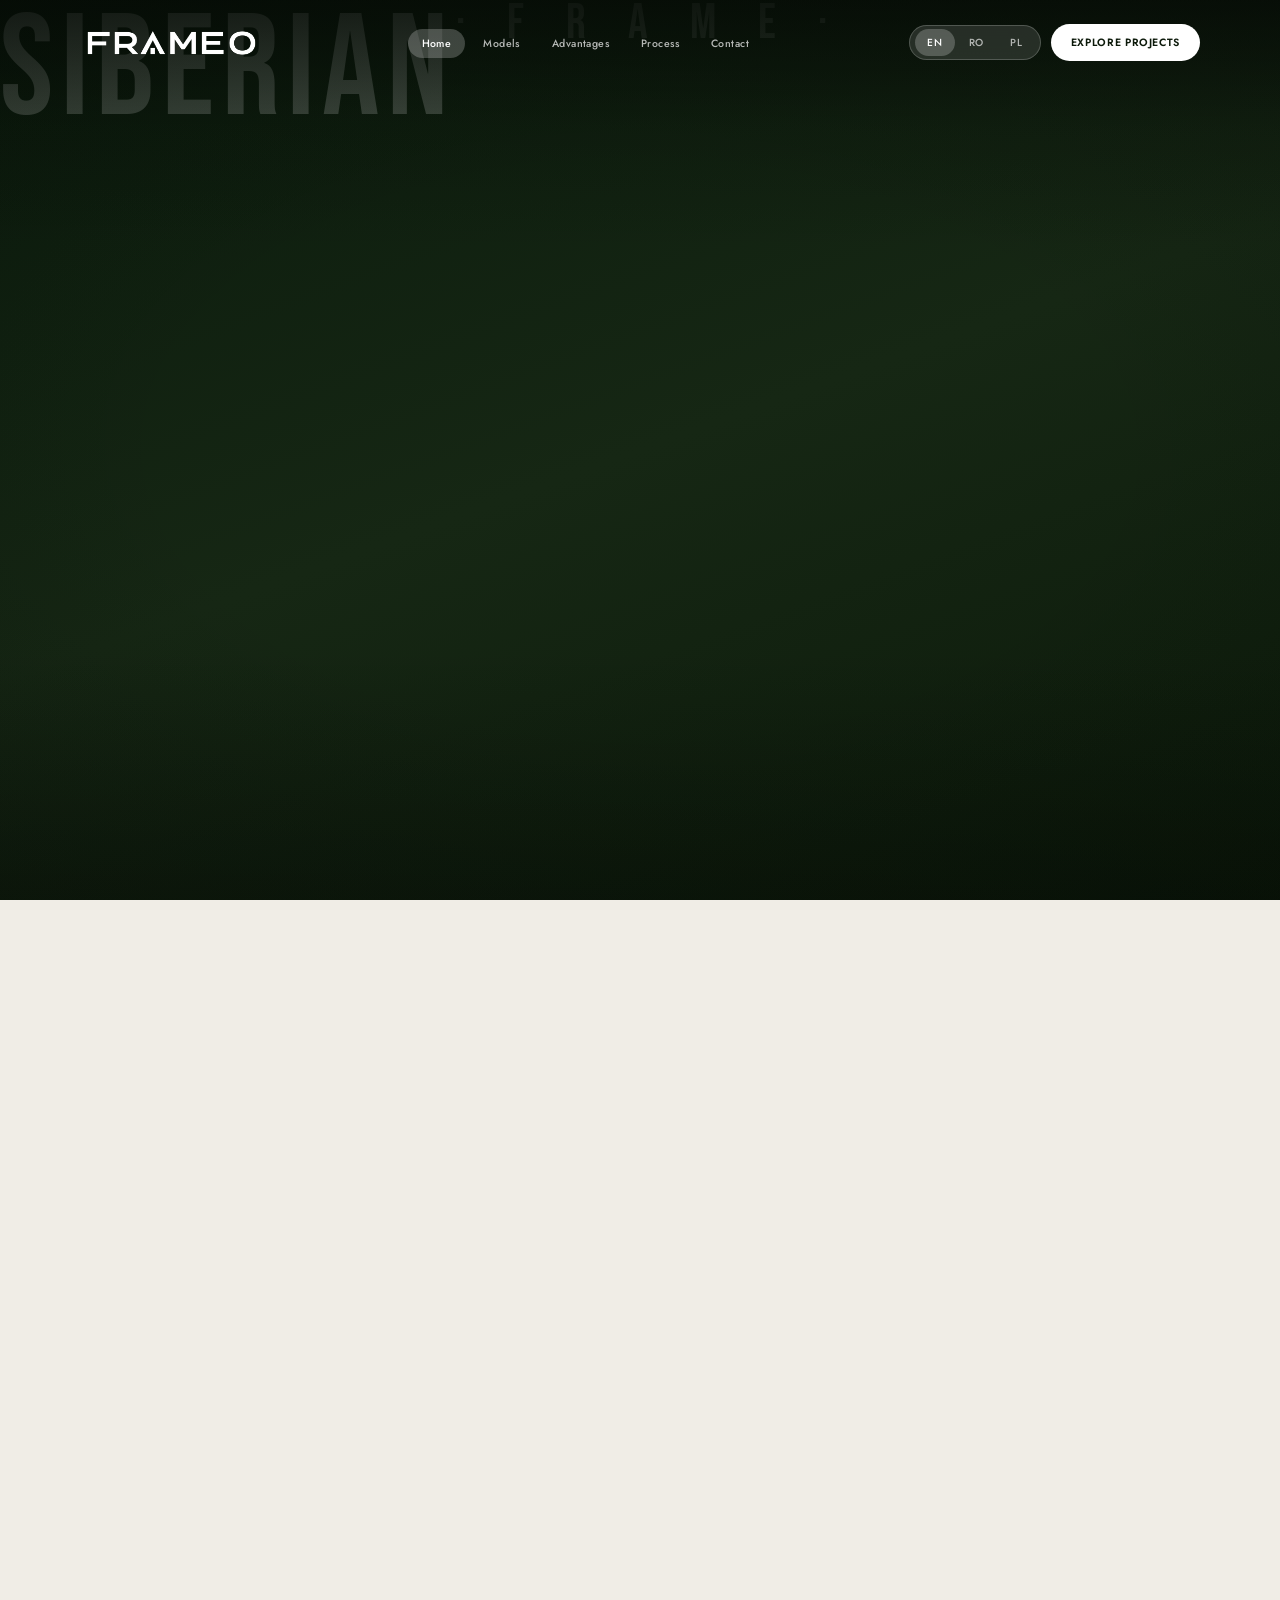
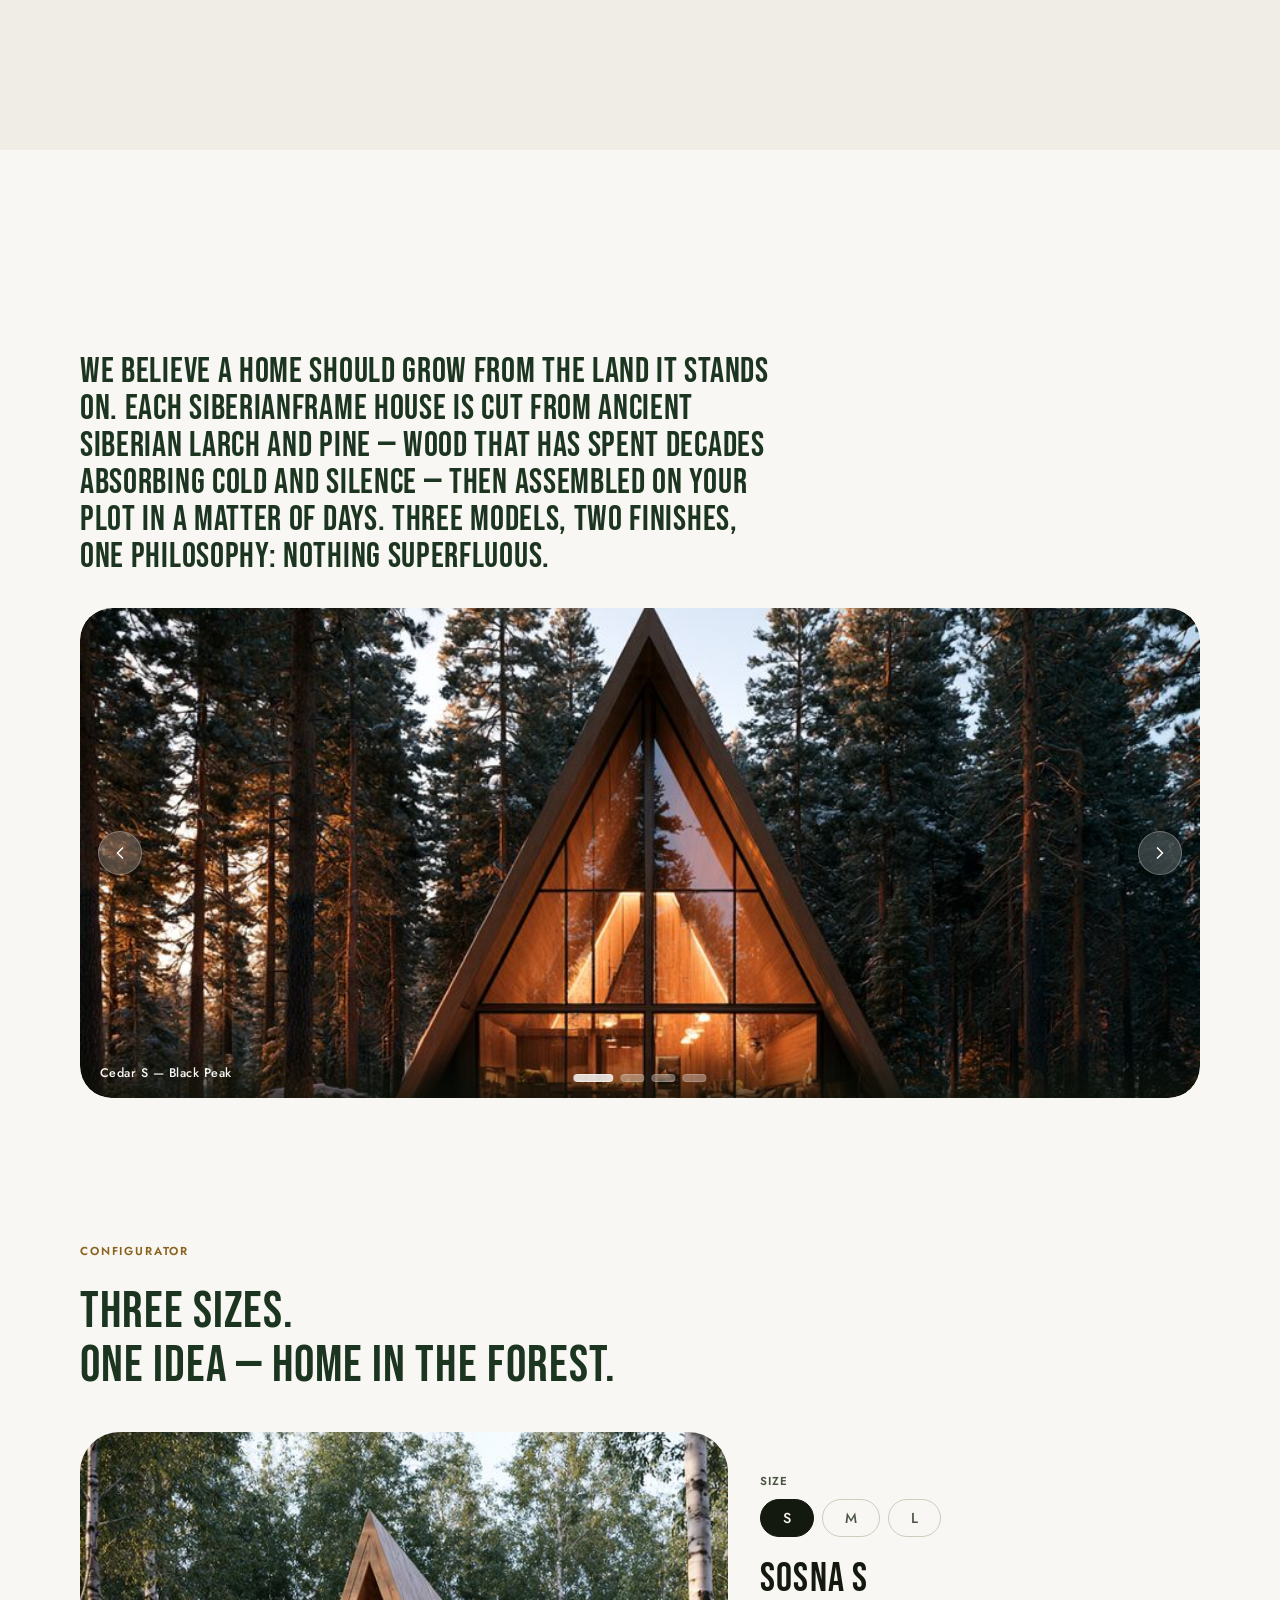
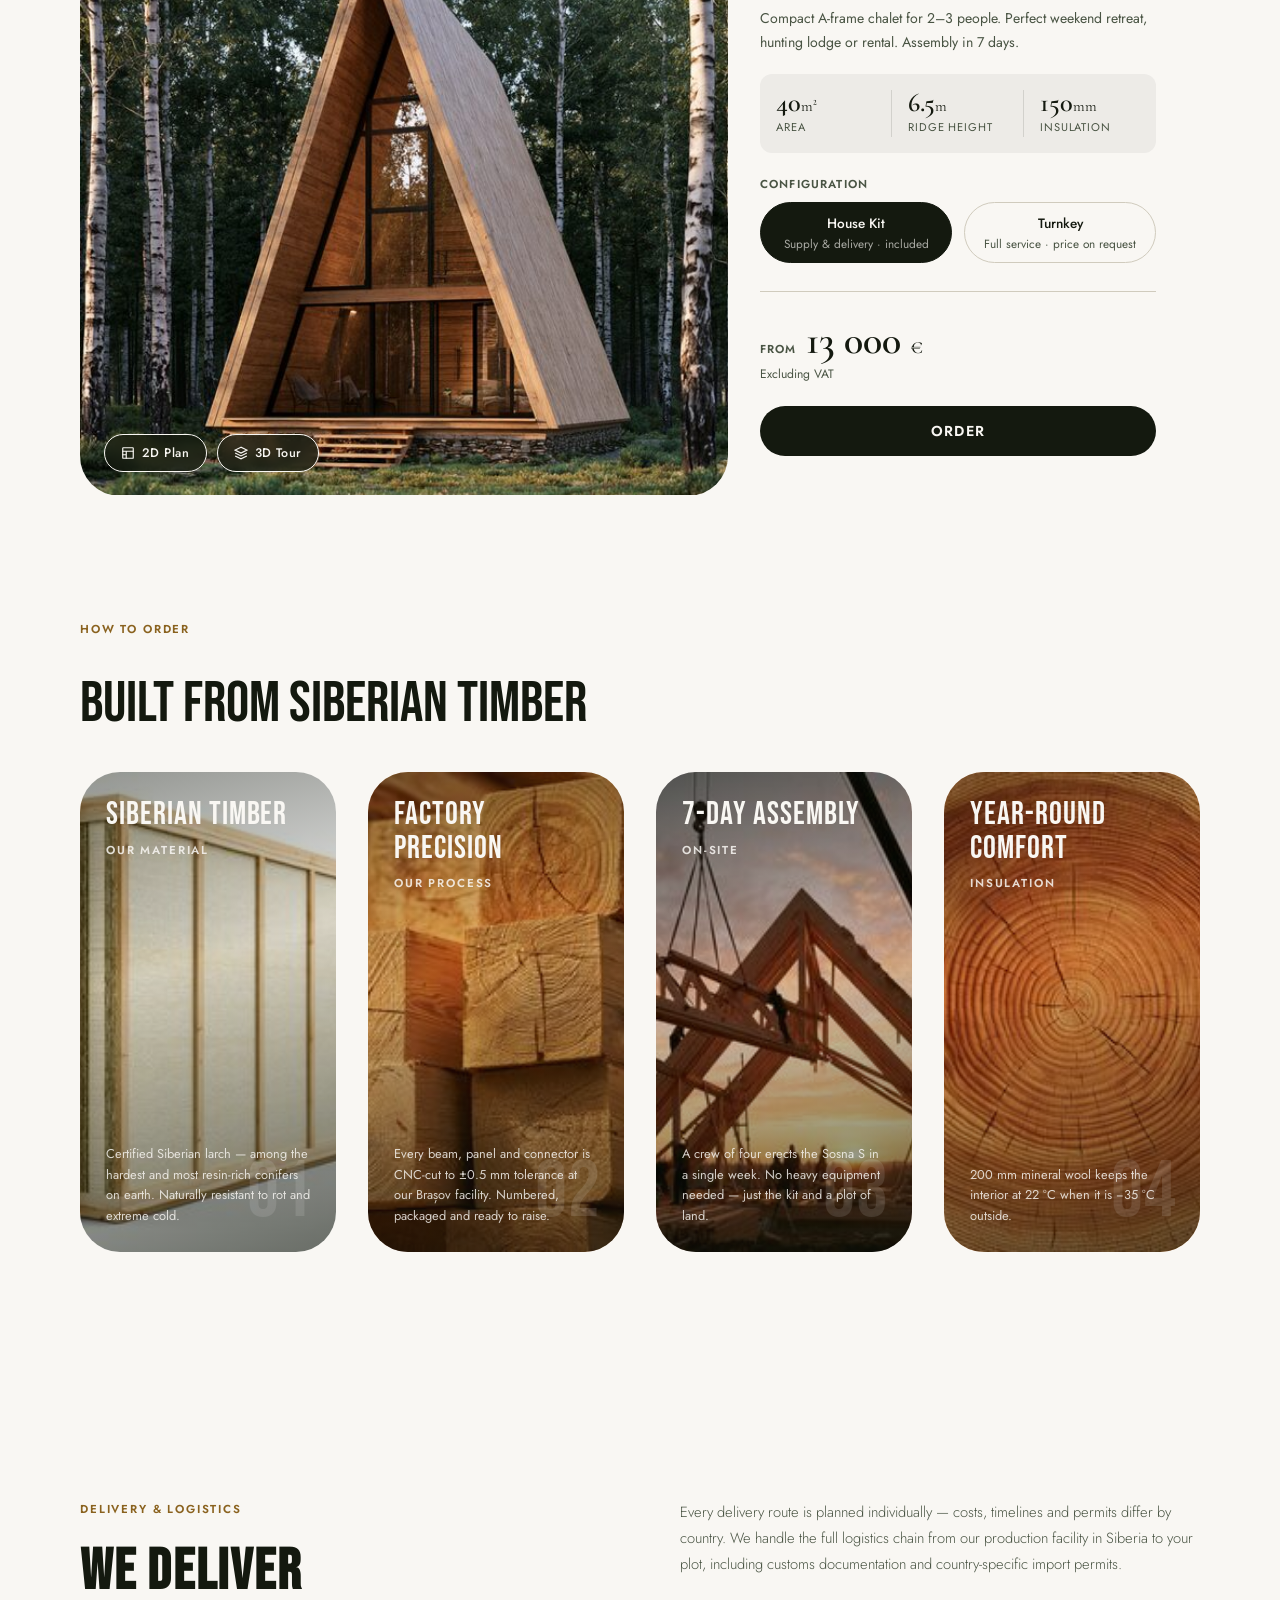
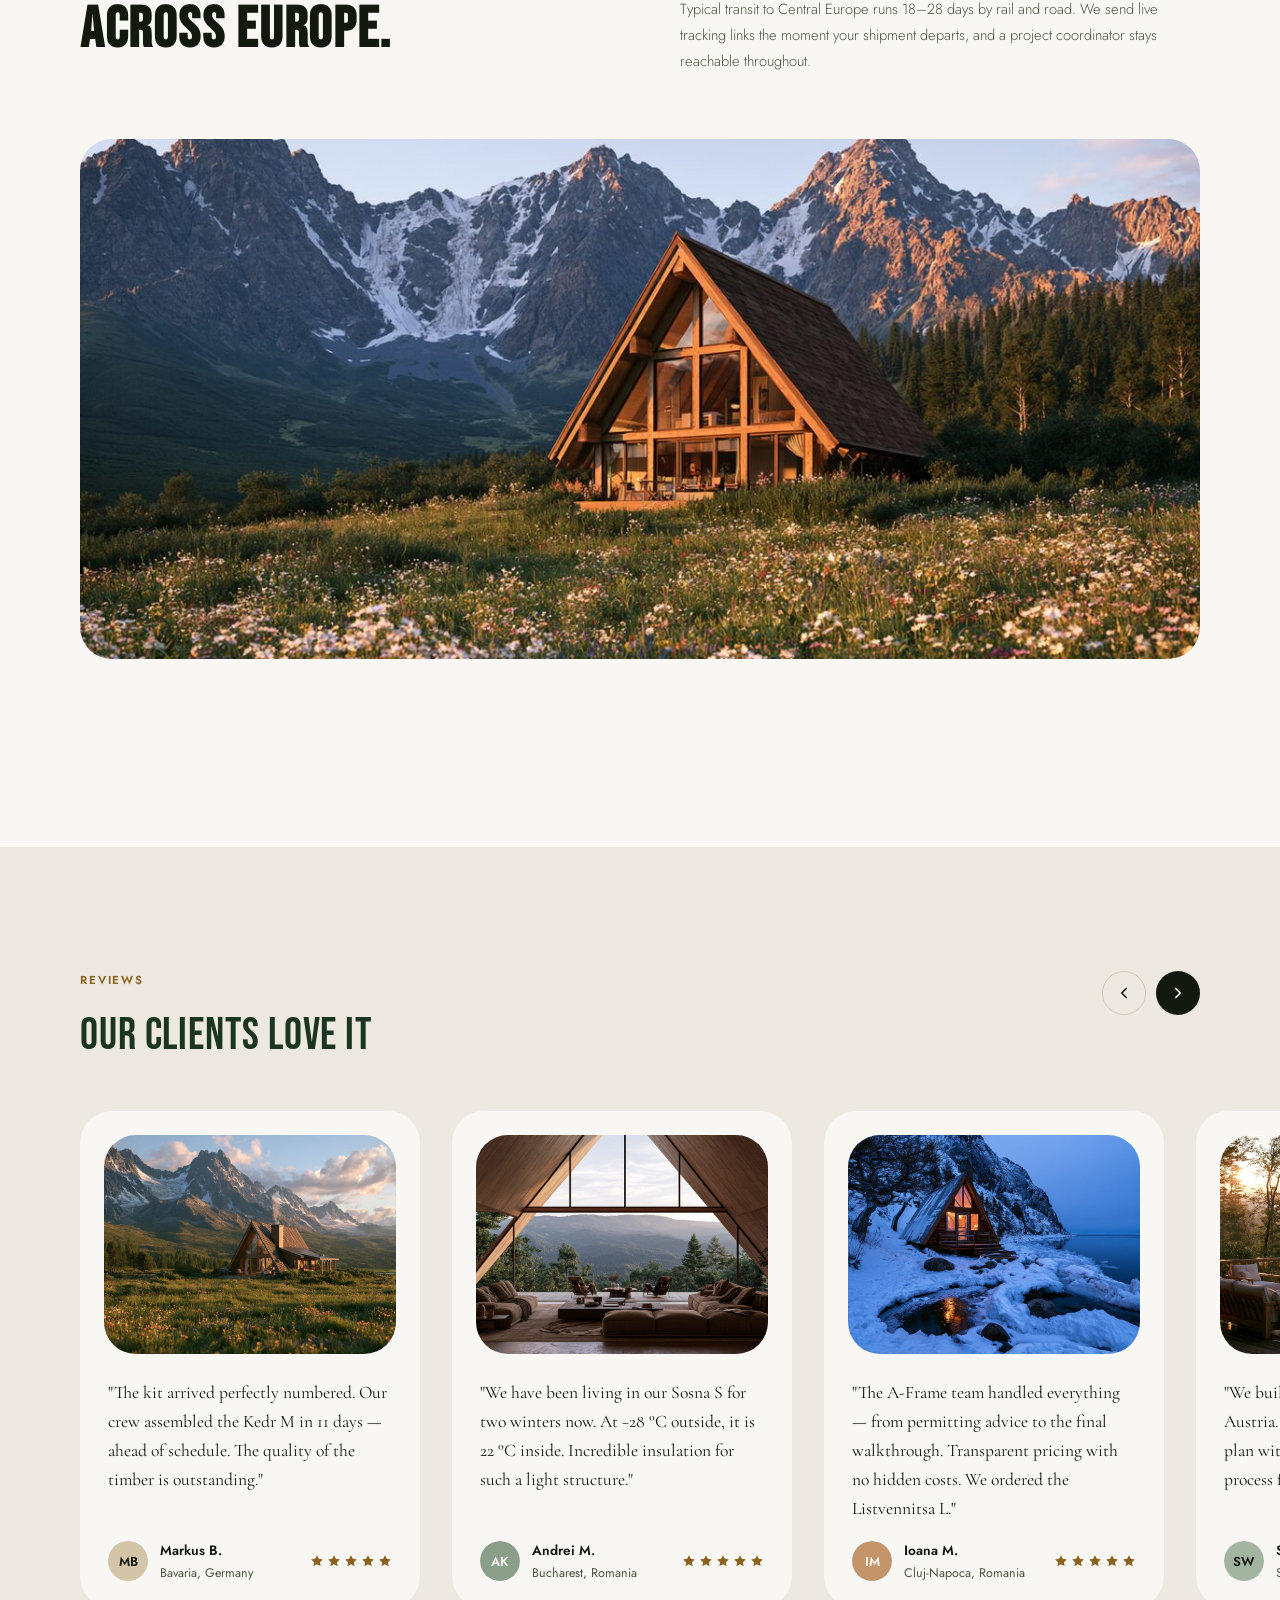
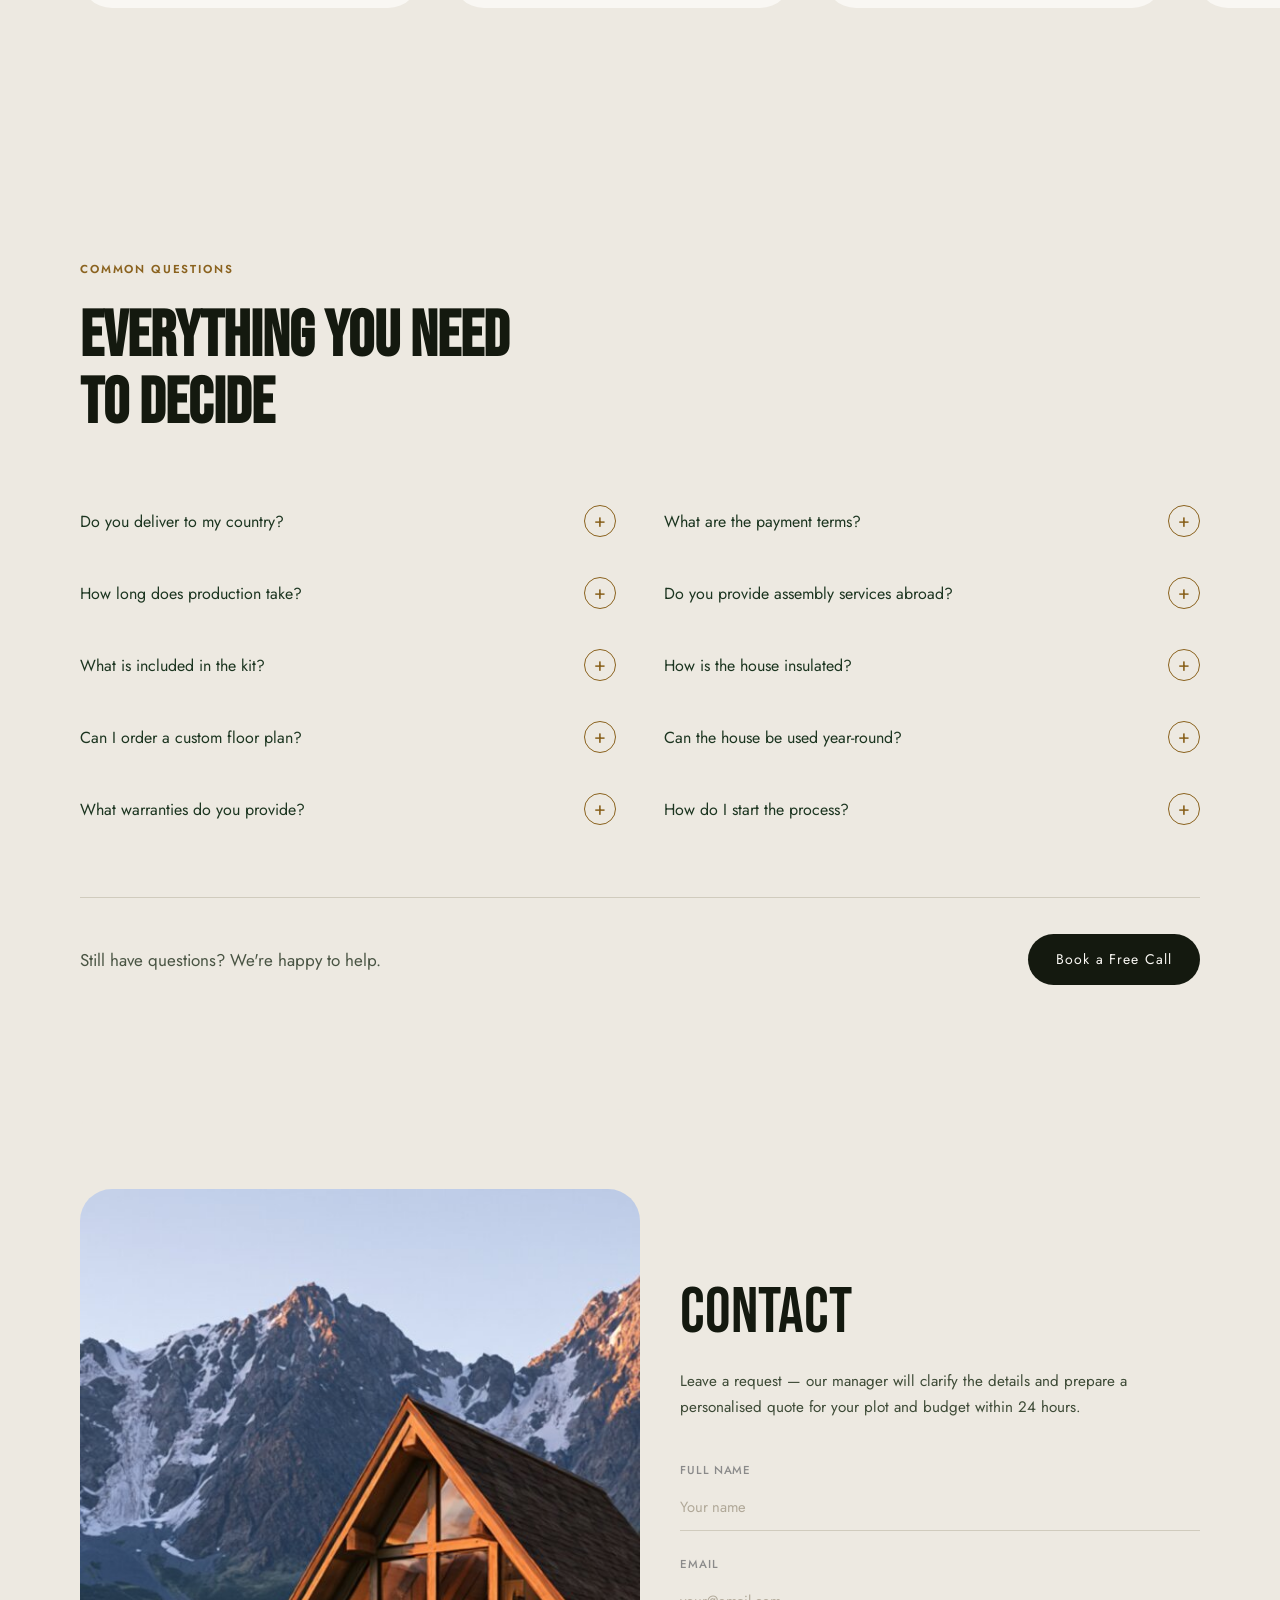
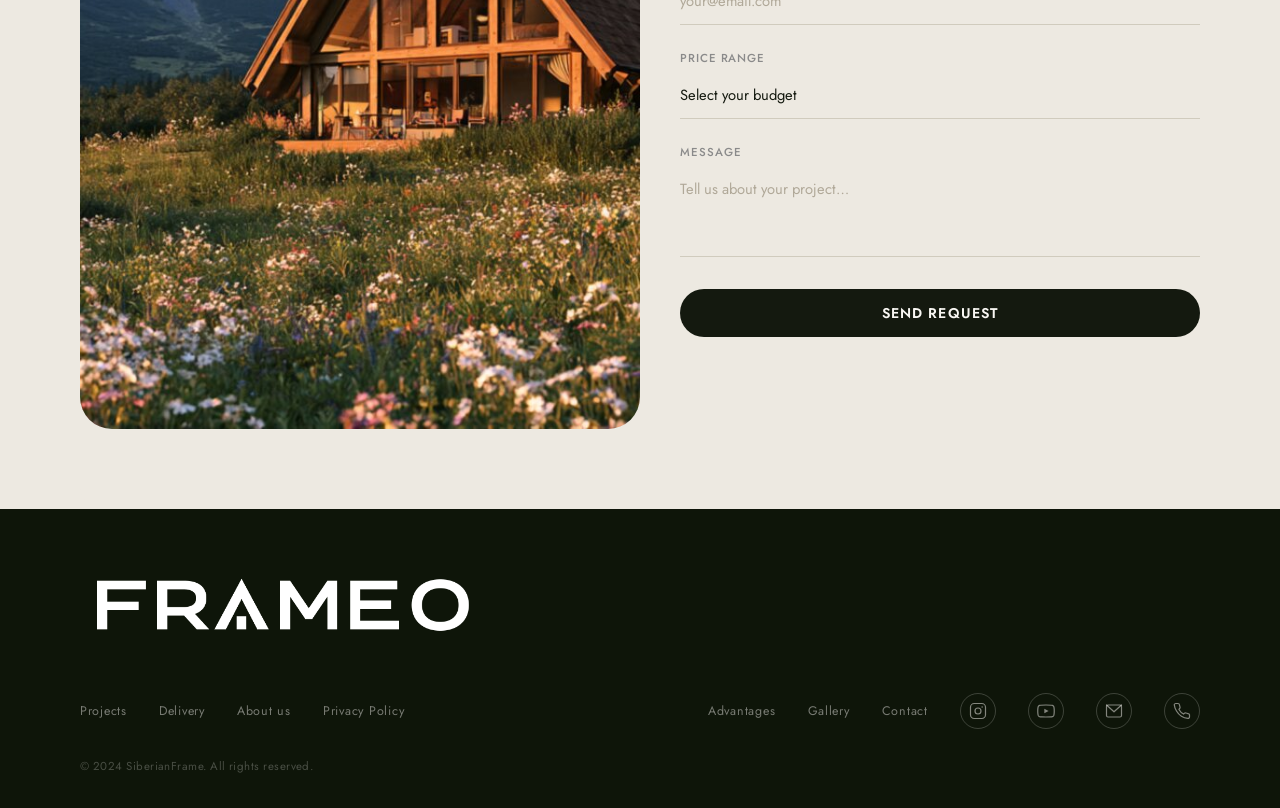
